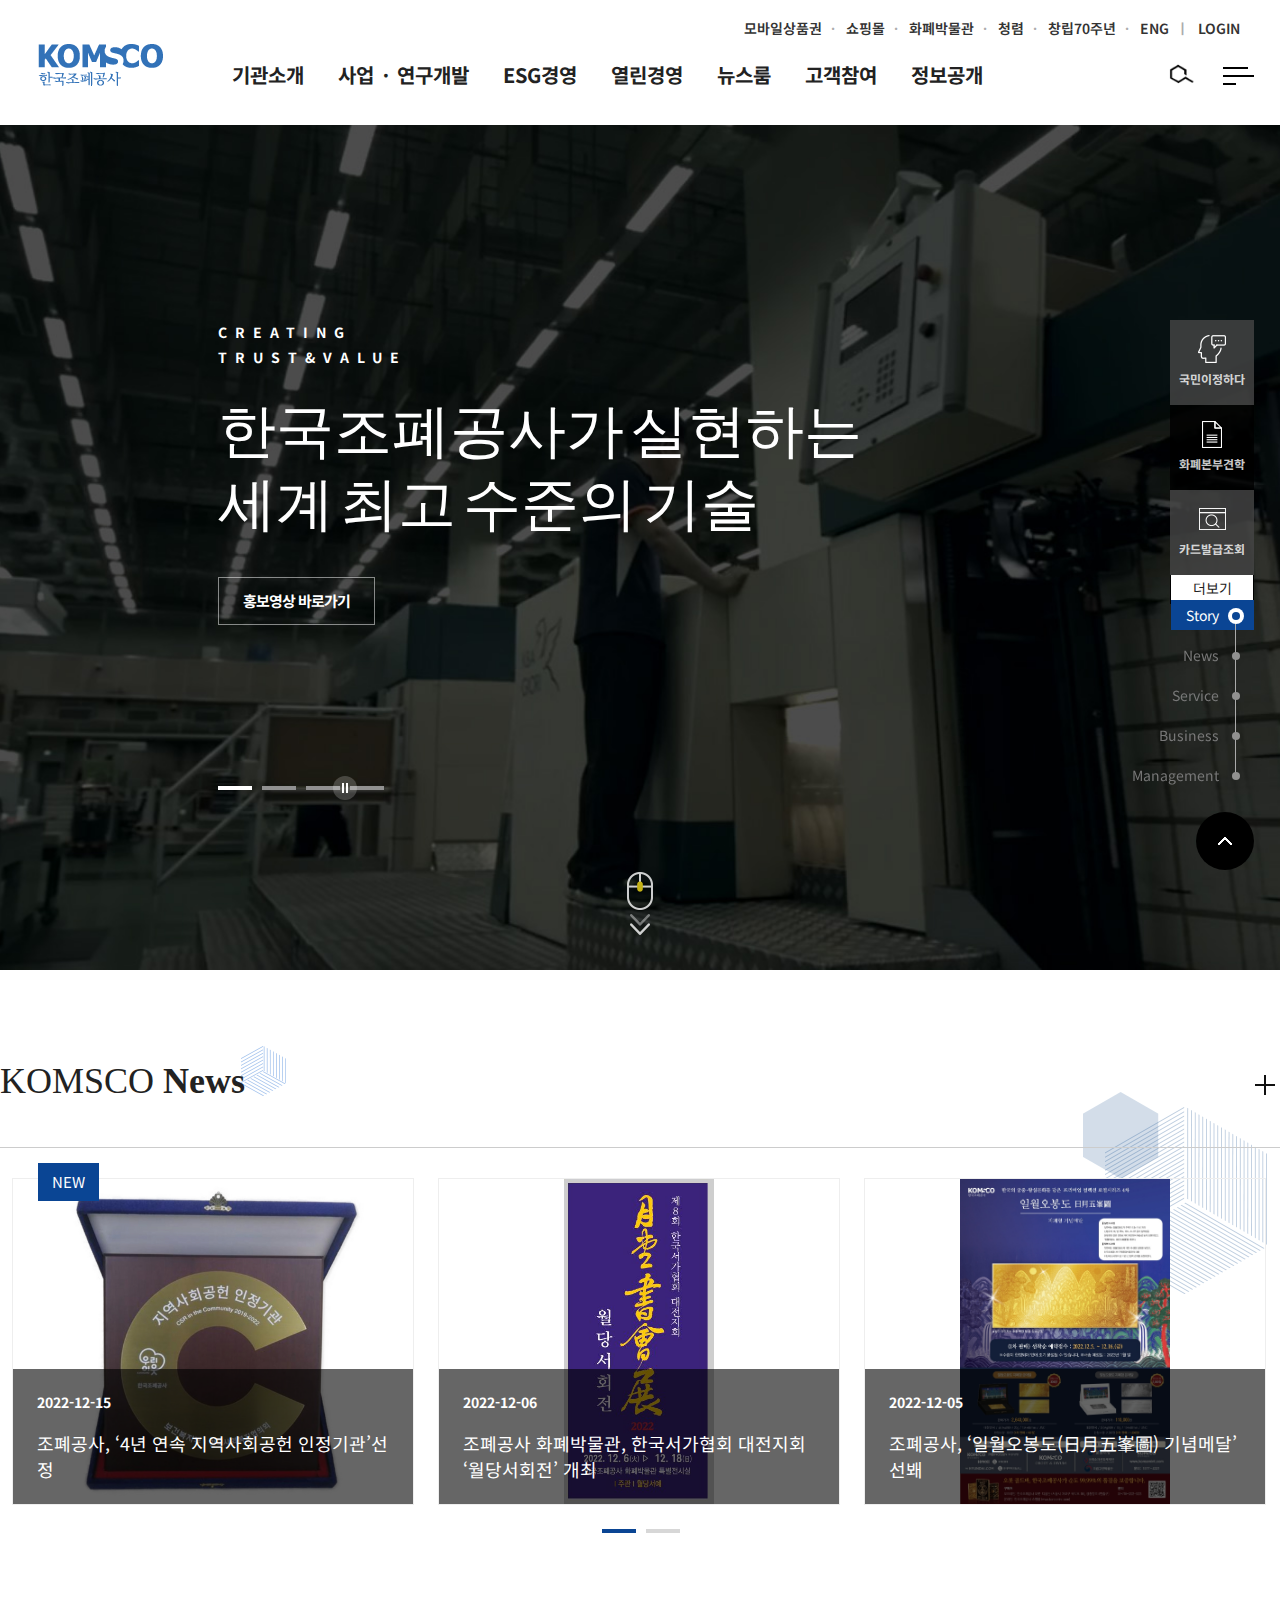
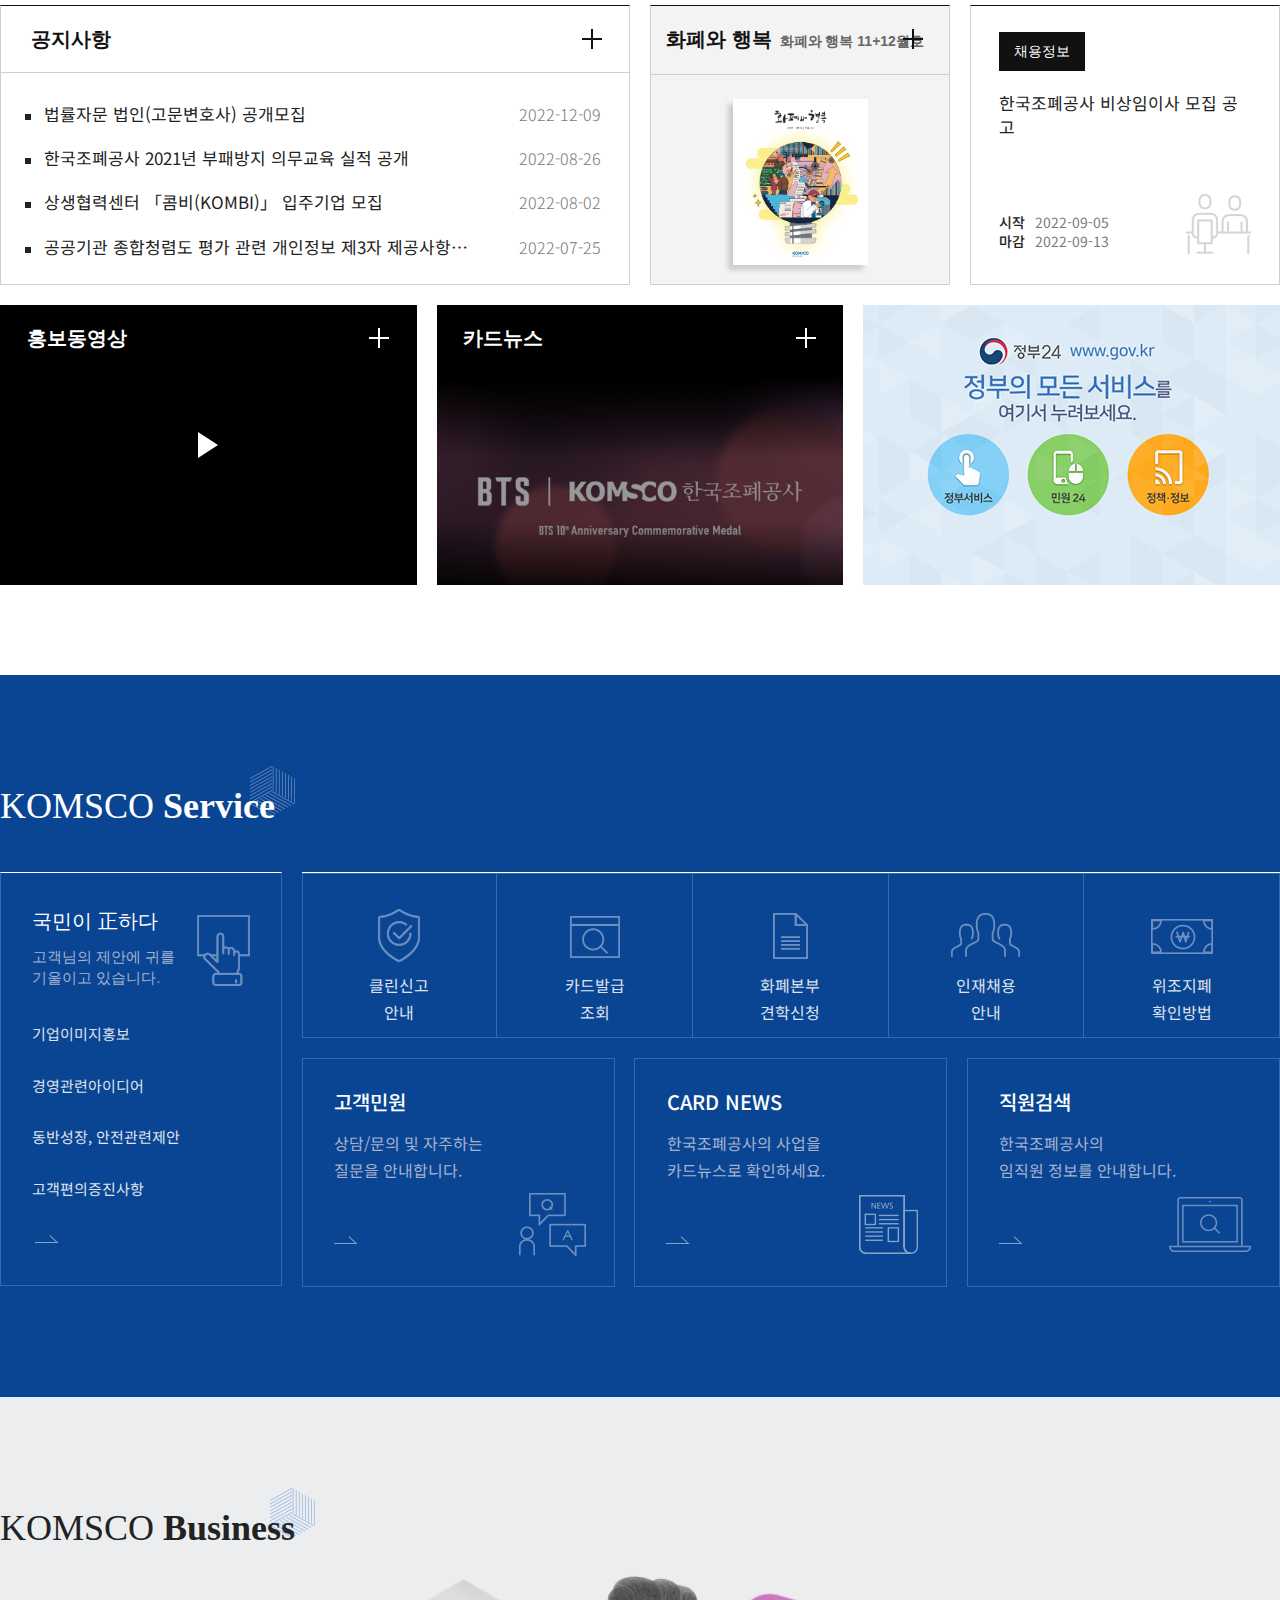
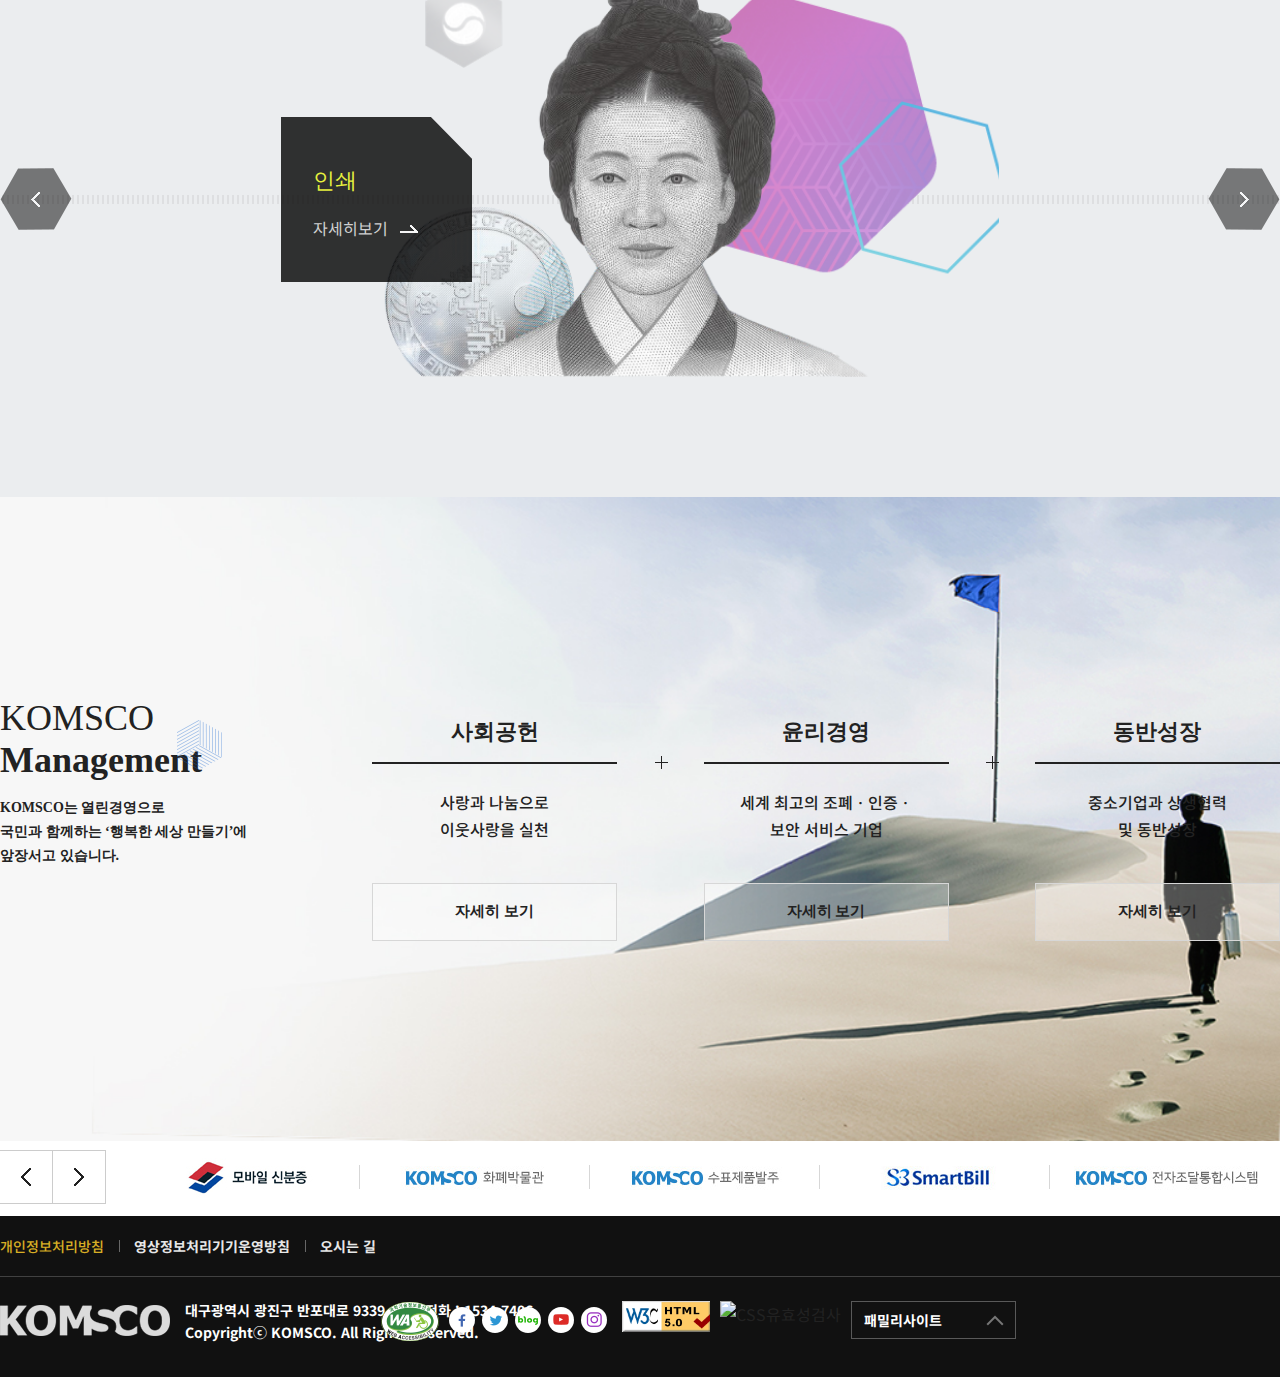
==== index.html @ 3313371e "meta name/property 정리" ====
<!DOCTYPE html>
<html lang="ko">
  <head>
    <!-- Google tag (gtag.js) -->
    <script async src="https://www.googletagmanager.com/gtag/js?id=G-JC79PQHEPQ"></script>
    <script>
      window.dataLayer = window.dataLayer || [];
      function gtag(){dataLayer.push(arguments);}
      gtag('js', new Date());
      gtag('config', 'G-JC79PQHEPQ');
    </script>
    <meta charset="UTF-8">
    <meta http-equiv="X-UA-Compatible" content="IE=edge">
    <meta name="viewport" content="width=device-width, initial-scale=1.0">
    <meta name="author" content="davidcool0117">
    <meta name="description" content="한국조폐공사 웹">
    <meta name="msapplication-TileColor" content="#ffffff">
    <meta name="msapplication-TileImage" content="/ms-icon-144x144.png">
    <meta name="theme-color" content="#ffffff">
    <meta property="og:type" content="website">
    <meta property="og:title" content="한국조폐공사">
    <meta property="og:description" content="한국조폐공사 웹">
    <meta property="og:image" content="https://davidcool0117.github.io/firstproject/images/favicon.png">
    <meta property="og:url" content="https://davidcool0117.github.io/firstproject/">
    <title>한국조폐공사</title>
    <link rel="apple-touch-icon" sizes="57x57" href="favicon/apple-icon-57x57.png">
    <link rel="apple-touch-icon" sizes="60x60" href="favicon/apple-icon-60x60.png">
    <link rel="apple-touch-icon" sizes="72x72" href="favicon/apple-icon-72x72.png">
    <link rel="apple-touch-icon" sizes="76x76" href="favicon/apple-icon-76x76.png">
    <link rel="apple-touch-icon" sizes="114x114" href="favicon/apple-icon-114x114.png">
    <link rel="apple-touch-icon" sizes="120x120" href="favicon/apple-icon-120x120.png">
    <link rel="apple-touch-icon" sizes="144x144" href="favicon/apple-icon-144x144.png">
    <link rel="apple-touch-icon" sizes="152x152" href="favicon/apple-icon-152x152.png">
    <link rel="apple-touch-icon" sizes="180x180" href="favicon/apple-icon-180x180.png">
    <link rel="icon" type="image/png" sizes="192x192" href="favicon/android-icon-192x192.png">
    <link rel="icon" type="image/png" sizes="96x96" href="favicon/favicon-96x96.png">
    <link rel="icon" type="image/png" sizes="32x32" href="favicon/favicon-32x32.png">
    <link rel="icon" type="image/png" sizes="16x16" href="favicon/favicon-16x16.png">
    <link rel="manifest" href="favicon/manifest.json">
    <link rel="shortcut icon" type="image/x-icon" href="favicon/favicon.ico">
    <link rel="apple-touch-icon" href="images/favicon.png">
    <link href="https://fonts.googleapis.com/css2?family=Noto+Sans+KR:wght@100;300;400;500;700;900&display=swap" rel="stylesheet">
    <link href="https://hangeul.pstatic.net/hangeul_static/css/nanum-square.css" rel="stylesheet">
    <link href="https://hangeul.pstatic.net/hangeul_static/css/nanum-myeongjo.css" rel="stylesheet">
    <link rel="stylesheet" href="css/layout.css">
  </head>
  <body>
    <a href="#header" class="skip_menu">상단메뉴 바로가기</a>
    <a href="#brandVisual" class="skip_menu">본문1 바로가기</a>
    <a href="#brandNews" class="skip_menu">본문2 바로가기</a>
    <a href="#brandService" class="skip_menu">본문3 바로가기</a>
    <a href="#brandBusiness" class="skip_menu">본문4 바로가기</a>
    <a href="#brandManagement" class="skip_menu">본문5 바로가기</a>
    <a href="#footer" class="skip_menu">하단메뉴 바로가기</a>
    <div id="layer">
      <p>이 사이트는 학습용으로 제작하였으며 한국조폐공사와 무관합니다.
        구직용 포트폴리오로 상업적 목적이 없음을 알립니다.
        </p>
        <button>닫기</button>
    </div>
    <div id="wrap">
      <div id="header">
        <div id="header_nav">
          <a class="logo" href="index.html"></a>
          <div id="nav">
            <ul id="gnb" class="cf">
              <li class="fl">
                <a class="gnb_txt" href="#">기관소개</a>
                <div class="width100">
                  <ul class="m_width cf">
                    <li class="fl m_title">
                      <strong>KOMSCO<span>기관소개</span></strong>
                      <p>항상 국민의 소리에 귀를 기울이고 <br>국민에게 더욱 더 다가서는 KOMSCO</p>
                    </li>
                    <li class="fl">
                      <h3><a href="#">일반현황</a></h3>
                      <ul>
                        <li><a href="#">KOMSCO는</a></li>
                        <li><a href="#">미션</a></li>
                        <li><a href="#">연혁</a></li>
                        <li><a href="#">가치체계</a></li>
                      </ul>
                    </li>
                    <li class="fl">
                      <h3><a href="#">CEO</a></h3>
                      <ul>
                        <li><a href="#">인사말</a></li>
                        <li><a href="#">약력</a></li>
                        <li><a href="#">동정</a></li>
                        <li><a href="#">CEO에 바란다</a></li>
                      </ul>
                    </li>
                    <li class="fl">
                      <h3><a href="#">조직안내</a></h3>
                      <ul>
                        <li><a href="#">조직구성</a></li>
                        <li><a href="#">기관소개</a></li>
                        <li><a href="#">직원찾기</a></li>
                      </ul>
                    </li>
                    <li class="fl">
                      <h3><a href="#">CI</a></h3>
                      <ul>
                        <li><a href="#">CI</a></li>
                        <li><a href="#">캐릭터(위보)</a></li>
                      </ul>
                    </li>
                    <li class="fl">
                      <h3><a href="#">인재채용</a></h3>
                      <ul>
                        <li><a href="#">인재상</a></li>
                        <li><a href="#">NCS채용정보</a></li>
                        <li><a href="#">채용소식</a></li>
                        <li><a href="#">온라인 입사지원</a></li>
                        <li><a href="#">신입직원과의 인터뷰</a></li>
                      </ul>
                    </li>
                    <li class="fl">
                      <h3><a href="#">선수단</a></h3>
                    </li>
                    <li class="fl">
                      <h3><a href="#">오시는길</a></h3>
                      <ul>
                        <li><a href="#">본사</a></li>
                        <li><a href="#">화폐본부</a></li>
                        <li><a href="#">제지본부</a></li>
                        <li><a href="#">ID본부</a></li>
                        <li><a href="#">기술연구원</a></li>
                        <li class="pd40">
                          <a class="nowrap" href="#">GKD(Global KOMSCO Daewoo)</a>
                        </li>
                      </ul>
                    </li>
                  </ul>
                </div>
              </li>
              <!--//기관소개-->
              <li class="fl">
                <a class="gnb_txt" href="#">사업 · 연구개발</a>
                <div class="width100">
                  <ul class="m_width cf">
                    <li class="fl m_title">
                      <strong
                        >KOMSCO<span
                          >사업 · <br>
                          연구개발</span
                        ></strong
                      >
                      <p>항상 국민의 소리에 귀를 기울이고 <br>국민에게 더욱 더 다가서는 KOMSCO</p>
                    </li>
                    <li class="fl">
                      <h3><a href="#">인쇄</a></h3>
                      <ul>
                        <li><a href="#">은행권</a></li>
                        <li><a href="#">수표</a></li>
                        <li><a href="#">우표 및 채권류</a></li>
                        <li><a href="#">상품권</a></li>
                        <li><a href="#">특수보안용지</a></li>
                      </ul>
                    </li>
                    <li class="fl">
                      <h3><a href="#">압인</a></h3>
                      <ul>
                        <li><a href="#">주화</a></li>
                        <li><a href="#">기념주화</a></li>
                        <li><a href="#">기념메달</a></li>
                        <li><a href="#">훈장</a></li>
                        <li><a href="#">금품질인증</a></li>
                        <li><a href="#">골드바 & 실버바</a></li>
                      </ul>
                    </li>
                    <li class="fl">
                      <h3><a href="#">ID(여권,카드)</a></h3>
                      <ul>
                        <li><a href="#">여권</a></li>
                        <li><a href="#">카드</a></li>
                        <li><a href="#">보안모듈(SE)</a></li>
                      </ul>
                    </li>
                    <li class="fl">
                      <h3><a href="#">브랜드보호</a></h3>
                      <ul>
                        <li><a href="#">브랜드보호 사업</a></li>
                        <li><a href="#">온라인전시관</a></li>
                        <li><a href="#">기술체험관</a></li>
                        <li><a href="#">기술소개</a></li>
                        <li><a href="#">기술홍보동영상</a></li>
                        <li><a href="#">비즈니스상담 안내</a></li>
                        <li><a href="#">협력사기술소개</a></li>
                      </ul>
                    </li>
                    <li class="blockchain fl">
                      <h3><a href="#">블록체인기반 모바일상품권</a></h3>
                    </li>
                    <li class="fl">
                      <h3><a href="#">수출</a></h3>
                    </li>
                    <li class="fl">
                      <h3><a href="#">연구개발</a></h3>
                      <ul>
                        <li><a href="#">연구개발소개</a></li>
                        <li><a href="#">연구개발분야</a></li>
                        <li><a href="#">이전대상기술DB</a></li>
                        <li class="pd40"><a href="#">국제활동</a></li>
                      </ul>
                    </li>
                  </ul>
                </div>
              </li>
              <!--//연구개발-->
              <li class="fl">
                <a class="gnb_txt" href="#">ESG경영</a>
                <div class="width100">
                  <ul class="m_width cf">
                    <li class="fl m_title">
                      <strong>KOMSCO<span>ESG경영</span></strong>
                      <p>항상 국민의 소리에 귀를 기울이고<br>국민에게 더욱 더 다가서는 KOMSCO</p>
                    </li>
                    <li class="fl">
                      <h3><a href="#">ESG경영</a></h3>
                      <ul>
                        <li><a href="#">ALIO 공시</a></li>
                        <li><a href="#">자체공시 목록</a></li>
                        <li><a href="#">일반현황</a></li>
                        <li><a href="#">기관운영</a></li>
                        <li><a href="#">대내외 평가</a></li>
                        <li><a href="#">자회사</a></li>
                        <li><a href="#">기타</a></li>
                      </ul>
                    </li>
                    <li class="fl">
                      <h3><a href="#">환경(E)</a></h3>
                      <ul>
                        <li><a href="#">환경경영</a></li>
                      </ul>
                    </li>
                    <li class="fl">
                      <h3><a href="#">사회(S)</a></h3>
                      <ul>
                        <li><a href="#">동반성장</a></li>
                        <li><a href="#">사회공고</a></li>
                      </ul>
                    </li>
                    <li class="fl">
                      <h3><a href="#">지배구조(G)</a></h3>
                      <ul>
                        <li><a href="#">이사회</a></li>
                        <li><a href="#">윤리경영</a></li>
                      </ul>
                    </li>
                  </ul>
                </div>
              </li>
              <!--ESG경영-->
              <li class="fl">
                <a class="gnb_txt" href="#">열린경영</a>
                <div class="width100">
                  <ul class="m_width cf">
                    <li class="fl m_title">
                      <strong>KOMSCO<span>열린경영</span></strong>
                      <p>항상 국민의 소리에 귀를 기울이고<br>국민에게 더욱 더 다가서는 KOMSCO</p>
                    </li>
                    <li class="fl">
                      <h3><a href="#">경영공시</a></h3>
                      <ul>
                        <li><a href="#">ALIO 공시</a></li>
                        <li><a href="#">자체공시 목록</a></li>
                        <li><a href="#">일반현황</a></li>
                        <li><a href="#">기관운영</a></li>
                        <li><a href="#">대내외 평가</a></li>
                        <li><a href="#">자회사</a></li>
                        <li><a href="#">기타</a></li>
                      </ul>
                    </li>
                    <li class="fl">
                      <h3><a href="#">경영혁신</a></h3>
                    </li>
                    <li class="fl">
                      <h3><a href="#">입찰정보</a></h3>
                      <ul>
                        <li><a href="#">입찰자료실</a></li>
                        <li><a href="#">입찰공고</a></li>
                        <li class="pd40"><a href="#">주요 구매예시 공고</a></li>
                      </ul>
                    </li>
                    <li class="fl">
                      <h3><a href="#">사규 제ㆍ개정 예고</a></h3>
                    </li>
                    <li class="safe fl">
                      <h3><a href="#">안전경영</a></h3>
                      <ul>
                        <li><a href="#">안전보건책임경영</a></li>
                        <li><a href="#">안전정보 공개</a></li>
                        <li><a href="#">안전보건 자료실</a></li>
                      </ul>
                    </li>
                  </ul>
                </div>
              </li>
              <!--열린경영-->
              <li class="fl">
                <a class="gnb_txt" href="#">뉴스룸</a>
                <div class="width100">
                  <ul class="m_width cf">
                    <li class="fl m_title">
                      <strong>KOMSCO<span>뉴스룸</span></strong>
                      <p>항상 국민의 소리에 귀를 기울이고<br>국민에게 더욱 더 다가서는 KOMSCO</p>
                    </li>
                    <li class="fl">
                      <h3><a href="#">공지사항</a></h3>
                    </li>
                    <li class="fl">
                      <h3><a href="#">보도자료</a></h3>
                    </li>
                    <li class="fl">
                      <h3><a href="#">채용소식</a></h3>
                    </li>
                    <li class="fl">
                      <h3><a href="#">홍보</a></h3>
                      <ul>
                        <li><a href="#">사보 '화폐와 행복'</a></li>
                        <li><a href="#">홍보책자</a></li>
                      </ul>
                    </li>
                  </ul>
                </div>
              </li>
              <!--//뉴스룸-->
              <li class="fl">
                <a class="gnb_txt" href="#">고객참여</a>
                <div class="width100">
                  <ul class="m_width cf">
                    <li class="fl m_title">
                      <strong>KOMSCO<span>고객참여</span></strong>
                      <p>항상 국민의 소리에 귀를 기울이고<br>국민에게 더욱 더 다가서는 KOMSCO</p>
                    </li>
                    <li class="fl">
                      <h3><a href="#">카드발급조회</a></h3>
                    </li>
                    <li class="fl">
                      <h3><a href="#">증명서발급</a></h3>
                    </li>
                    <li class="fl">
                      <h3><a href="#">기념주화 당첨자 발표</a></h3>
                    </li>
                    <li class="fl">
                      <h3><a href="#">화폐본부 견학신청</a></h3>
                      <ul>
                        <li><a href="#">견학안내</a></li>
                        <li><a href="#">포토갤러리</a></li>
                        <li><a href="#">관람후기</a></li>
                      </ul>
                    </li>
                    <li class="fl">
                      <h3><a href="#">고객의 소리</a></h3>
                      <ul>
                        <li><a href="#">이용안내</a></li>
                        <li><a href="#">자주하는 질문</a></li>
                        <li><a href="#">질문하기</a></li>
                        <li><a href="#">나의 소리</a></li>
                      </ul>
                    </li>
                    <li class="fl">
                      <h3><a href="#">온라인민원</a></h3>
                    </li>
                    <li class="fl">
                      <h3><a href="#">소극행정 신고</a></h3>
                    </li>
                    <li class="fl">
                      <h3><a href="#">국민이 正하다</a></h3>
                      <ul>
                        <li><a href="#">제안안내</a></li>
                        <li><a href="#">고객제안</a></li>
                        <li><a href="#">나의제안</a></li>
                        <li><a href="#">이렇게 실행합니다</a></li>
                        <li><a href="#">공사가 제안합니다</a></li>
                        <li class="pd40"><a href="#">적극행정 국민추천</a></li>
                      </ul>
                    </li>
                    <li class="fl">
                      <h3><a href="#">고객감사청구</a></h3>
                    </li>
                    <li class="fl move_1">
                      <h3><a href="#">고객서비스헌장</a></h3>
                      <ul>
                        <li><a href="#">고객서비스 헌장 전문</a></li>
                        <li><a href="#">고객서비스 이행표준</a></li>
                      </ul>
                    </li>
                    <li class="fl move_2">
                      <h3><a href="#">현금영수증 발급</a></h3>
                      <ul>
                        <li><a href="#">현금영수증 발급 신청</a></li>
                        <li><a href="#">현금영수증 발급 이력</a></li>
                      </ul>
                    </li>
                  </ul>
                </div>
              </li>
              <!--//고객참여-->
              <li class="fl">
                <a class="gnb_txt" href="#">정보공개</a>
                <div class="width100">
                  <ul class="m_width cf">
                    <li class="fl m_title">
                      <strong>KOMSCO<span>정보공개</span></strong>
                      <p>항상 국민의 소리에 귀를 기울이고<br>국민에게 더욱 더 다가서는 KOMSCO</p>
                    </li>
                    <li class="fl">
                      <h3><a href="#">정보공개제도란?</a></h3>
                    </li>
                    <li class="fl">
                      <h3><a href="#">사전정보공개</a></h3>
                    </li>
                    <li class="fl">
                      <h3><a href="#">정보목록</a></h3>
                    </li>
                    <li class="fl">
                      <h3><a href="#">정보공개</a></h3>
                      <ul>
                        <li><a href="#">정보공개청구</a></li>
                        <li><a href="#">업무처리 절차</a></li>
                        <li><a href="#">비공개 대상정보</a></li>
                        <li><a href="#">정보공개 방법</a></li>
                        <li><a href="#">불복구제 절차 방법</a></li>
                      </ul>
                    </li>
                    <li class="fl">
                      <h3><a href="#">공공데이터</a></h3>
                      <ul>
                        <li><a href="#">공공데이터개방</a></li>
                        <li><a href="#">공공데이터 온라인 설문조사</a></li>
                        <li><a href="#">아이디어 제안</a></li>
                        <li><a href="#">공공데이터 품질신고</a></li>
                      </ul>
                    </li>
                    <li class="fl">
                      <h3><a href="#">OPEN API</a></h3>
                    </li>
                    <li class="fl">
                      <h3><a href="#">사업실명제</a></h3>
                      <ul>
                        <li><a href="#">실명제 사업내역서</a></li>
                      </ul>
                    </li>
                  </ul>
                </div>
              </li>
              <!--정보공개-->
            </ul>
          </div>
          <span id="blind"></span>
          <!--//.nav-->
          <div id="header_top">
            <div class="top_menu">
              <ul class="cf">
                <li class="fl"><a href="https://localpay.komscochak.com/" target="_blank" title="새창이동, 한국조폐공사모바일상품권">모바일상품권</a>·</li>
                <li class="fl"><a href="http://www.koreamint.com" target="_blank" title="새창이동, 한국조폐공사쇼핑몰">쇼핑몰</a>·</li>
                <li class="fl"><a href="https://museum.komsco.com" target="_blank" title="새창이동, 화폐박물관">화폐박물관</a>·</li>
                <li class="fl"><a href="https://clean.komsco.com" target="_blank" title="새창이동, 청렴">청렴</a>·</li>
                <li class="fl"><a href="https://www.komsco.com/70th/index.html" target="_blank" title="새창이동, 창립70주년">창립70주년</a>·</li>
                <li class="fl"><a href="#">ENG</a>ㅣ</li>
                <li class="fl"><a href="#">LOGIN</a></li>
              </ul>
            </div>
            <!--//.top_menu-->
          </div>
          <!--//#header_top-->
          <div class="search_map cf">
            <div class="search fl">
              <form>
                <input type="text" id="search_txt" placeholder="검색어를 입력하세요." title="검색어를 입력하세요">
                <input type="submit" value="검색" id="search_btn">
              </form>
            </div>
            <div class="btns">
              <h3><a href="#" class="allmenu_btn_open">전체메뉴</a></h3>
            </div>
          </div>
          <!--//.search_map-->
        </div>
        <!--//#header_nav-->
      </div>
      <!--//header-->
      <div id="container">
        <div id="content">
          <div class="section visual">
            <div id="brandVisual">
              <ul class="visual_slide">
                <li class="visual_0 active">
                    <div class="container">
                        <div class="slogan">
                            <p class="subject_eng">CREATING<br>TRUST&amp;VALUE</p>
                            <h2 class="slogan_subject">한국조폐공사가 실현하는<br>세계 최고 수준의 기술</h2>
                            <a href="https://www.youtube.com/watch?v=rupY8AUswDk">홍보영상 바로가기</a>
                        </div>
                    </div>
                </li>
                <li class="visual_1">
                    <div class="container">
                        <div class="slogan">
                            <p class="subject_eng">KOMSCO STORY</p>
                            <h2 class="slogan_subject">100-<span class="yellow">1</span>=0</h2>
                            <p class="txt1">완벽한 품질로 고객의 신뢰를 얻기 위해 최선을 다하겠습니다.</p>
                            <p class="txt2">100개의 제품 중 99개의 제품이 완벽해도 1개의 제품에 이상이 있다면 <br>고객 만족은 0과 같다는 슬로건아래 최선을 다하겠습니다.</p>
                        </div>
                    </div>
                </li>
                <li class="visual_2">
                    <div class="container">
                        <div class="slogan">
                            <p class="subject_eng">KOMSCO STORY</p>
                            <h2 class="slogan_subject">NO.<span class="yellow">1</span></h2>
                            <p class="txt1">세계 최고의 조폐·인증·보안 서비스 기업으로 도약합니다.</p>
                            <p class="txt2">한국조폐공사는 우수한 기술력으로 전 세계 40여 개국에 은행권, 주화,<br>제지제품(은행권용지), 특수잉크, 여권 등을 수출하고 있습니다.</p>
                        </div>
                    </div>
                </li>
                <li class="visual_3">
                    <div class="container">
                        <div class="slogan">
                            <p class="subject_eng">KOMSCO STORY</p>
                            <h2 class="slogan_subject">국민신뢰<span class="yellow">1위</span></h2>
                            <p class="txt1">행복한 세상을 만들기 위해 다양한 사회공헌으로 국민께 보답합니다.</p>
                            <p class="txt2">국가의 기업으로서 사회적 책임을 다하고, 사랑과 나눔을 실천하며<br>국민과 더불어 사는 사회 구현에 앞장서고 있습니다.</p>
                        </div>
                    </div>
                </li>
              </ul>
            </div>
            <ul id="buttonList1">
              <li class="active"></li>
              <li></li>
              <li></li>
              <li></li>
            </ul>
            <ul class="controls">
              <li class="btn_stop"><a href="#"></a></li>
              <li class="btn_play"><a href="#"></a></li>
            </ul>
            <span class="scroll"></span>
            <div id="quick">
              <ul>
                <li class="bn01"><a href="#">국민이정하다</a></li>
                <li class="bn02"><a href="#">화폐본부견학</a></li>
                <li class="bn03"><a href="#">카드발급조회</a></li>
              </ul>
              <a href="#" class="btn_more">더보기</a>
            </div>
          </div>
          <div class="section news">
            <div id="brandNews">
              <div class="layout">
                <h3 class="title">KOMSCO <strong>News</strong></h3>
                <div class="bodo">
                  <div class="move">
                    <ul class="movelist1">
                      <li>
                        <span class="new">NEW</span>
                        <a href="#">
                          <p class="txt">
                            <span>2022-12-15</span>
                            <strong>조폐공사, ‘4년 연속 지역사회공헌 인정기관’선정</strong>
                          </p>
                          <p class="photo">
                            <span><img src="images/bodo_first.jpg" alt="조폐공사, ‘4년 연속 지역사회공헌 인정기관’선정"></span>
                          </p>
                        </a>
                      </li>
                      <li>
                        <a href="#">
                          <p class="txt">
                            <span>2022-12-06</span>
                            <strong>조폐공사 화폐박물관, 한국서가협회 대전지회 ‘월당서회전’ 개최</strong>
                          </p>
                          <p class="photo">
                            <span><img src="images/bodo_fourth.jpg" alt="조폐공사 화폐박물관, 한국서가협회 대전지회 ‘월당서회전’ 개최 수상"></span>
                          </p>
                        </a>
                      </li>
                      <li>
                        <a href="#">
                          <p class="txt">
                            <span>2022-12-05</span>
                            <strong>조폐공사, ‘일월오봉도(日月五峯圖) 기념메달’ 선봬</strong>
                          </p>
                          <p class="photo">
                            <span><img src="images/bodo_fifth.jpg" alt="조폐공사, ‘일월오봉도(日月五峯圖) 기념메달’ 선봬"></span>
                          </p>
                        </a>
                      </li>
                    </ul>
                    <ul class="movelist2">
                      <li>
                        <a href="#">
                          <span class="new">NEW</span>
                          <p class="txt">
                            <span>2022-12-15</span>
                            <strong>조폐공사, ‘4년 연속 지역사회공헌 인정기관’선정</strong>
                          </p>
                          <p class="photo">
                            <span><img src="images/bodo_first.jpg" alt="조폐공사, ‘4년 연속 지역사회공헌 인정기관’선정"></span>
                          </p>
                        </a>
                      </li>
                      <li>
                        <a href="#">
                          <span class="new">NEW</span>
                          <p class="txt">
                            <span>2022-12-06</span>
                            <strong>조폐공사 화폐박물관, 한국서가협회 대전지회 ‘월당서회전’ 개최</strong>
                          </p>
                          <p class="photo">
                            <span><img src="images/bodo_fourth.jpg" alt="조폐공사 화폐박물관, 한국서가협회 대전지회 ‘월당서회전’ 개최 수상"></span>
                          </p>
                        </a>
                      </li>
                      <li>
                        <a href="#">
                          <span class="new">NEW</span>
                          <p class="txt">
                            <span>2022-12-05</span>
                            <strong>조폐공사, ‘일월오봉도(日月五峯圖) 기념메달’ 선봬</strong>
                          </p>
                          <p class="photo">
                            <span><img src="images/bodo_fifth.jpg" alt="조폐공사, ‘일월오봉도(日月五峯圖) 기념메달’ 선봬"></span>
                          </p>
                        </a>
                      </li>
                    </ul>
                  </div>
                  <ul id="buttonList2">
                    <li class="active"></li>
                    <li></li>
                  </ul>      
                  <a href="#" class="btn_more btn_bodo">더보기</a>
                </div>
                <div class="notice">
                  <div class="mar">
                    <h4>공지사항</h4>
                    <ul>
                      <li>
                        <span class="subject"><a href="#">법률자문 법인(고문변호사) 공개모집</a></span>
                        <span class="date">2022-12-09</span>
                      </li>
                      <li>
                        <span class="subject"><a href="#">한국조폐공사 2021년 부패방지 의무교육 실적 공개</a></span>
                        <span class="date">2022-08-26</span>
                      </li>
                      <li>
                        <span class="subject"><a href="#">상생협력센터 「콤비(KOMBI)」 입주기업 모집</a></span>
                        <span class="date">2022-08-02</span>
                      </li>
                      <li>
                        <span class="subject"><a href="#">공공기관 종합청렴도 평가 관련 개인정보 제3자 제공사항알림</a></span>
                        <span class="date">2022-07-25</span>
                      </li>
                    </ul>
                    <a href="#" class="btn_more">더보기</a>
                  </div>
                </div>
                <div class="letter">
                  <div class="mar">
                    <h4>화폐와 행복<span>화폐와 행복 11+12월호</span></h4>
                    <div class="list">
                      <a href="#"><img src="images/letter.png" alt="화폐와 행복 11+12월호"></a>
                    </div>
                    <a href="#" class="btn_more">더보기</a>
                  </div>
                </div>
                <div class="job">
                  <div class="mar">
                    <a href="#">
                      <h4>채용정보</h4>
                      <div class="list">
                        <p class="title">한국조폐공사 비상임이사 모집 공고</p>
                        <p class="infor">
                          <span><strong>시작</strong>2022-09-05</span>
                          <span><strong>마감</strong>2022-09-13</span>
                        </p>
                      </div>
                    </a>
                  </div>
                </div>
                <div class="movie">
                  <div class="mar">
                    <h4>홍보동영상</h4>
                    <div class="list">
                      <a href="#">
                        <img src="https://img.youtube.com/vi/r8gMefRXdjk/sddefault.jpg" alt="하이엔드 천상열차분야지도 기념 금메달 출시 | 한국조폐공사">
                      </a>
                    </div>
                    <a href="https://www.youtube.com/user/prkomsco" title="새창이동,홍보동영상" target="_blank" class="btn_more btn_more_white">더보기</a>
                  </div>
                </div>
                <div class="cardnews">
                  <div class="mar">
                    <h4>카드뉴스</h4>
                    <div class="list">
                      <a href="#">
                        <img src="images/cardnews.jpg" alt="방탄소년단 데뷔 10주년 공식 기념메달' 출시">
                      </a>
                    </div>
                    <a href="https://ko-kr.facebook.com/komsco/" target="_blank" title="카드뉴스,새창이동" class="btn_more  btn_more_white">더보기</a>
                  </div>
                </div>
                <div class="popupzone">
                  <div class="mar">
                    <div class="control">
                      <a href="#" class="btn_play"></a>
                    </div>
                    <div class="slide">
                      <a href="http://www.gov.kr" target="_blank" title="새창이동">
                        <img src="images/popupzone1.jpg" alt="정부24 www.gov.kr - 정부의 모든 서비스를 여기서 누려보세요. 정부서비스, 민원24, 정책.정보">
                      </a>
                    </div>
                  </div>
                </div>
              </div>
            </div>
          </div>
          <div class="section service">
            <div id="brandService">
              <div class="layout">
                <h3 class="title">KOMSCO <strong>Service</strong></h3>
                <div class="cont cf">
                  <div class="suggest">
                    <a href="#">
                      <h4>
                        <strong>국민이 正하다</strong>
                        <span>고객님의 제안에 귀를 <br> 기울이고 있습니다.</span>
                      </h4>
                      <ul>
                        <li>기업이미지홍보</li>
                        <li>경영관련아이디어</li>
                        <li>동반성장, 안전관련제안</li>
                        <li>고객편의증진사항</li>
                      </ul>
                    </a>
                  </div>
                  <div class="link">
                    <ul class="cf">
                      <li class="bn01">
                        <a href="http://whistleblower.wowsurvey.com/setOffice.php?officecd=komsco&amp;rtnurl=http://whistleblower.wowsurvey.com/declare/intro.php" target="_blank" title="클린신고,새창이동"><p><span>클린신고</span><span>안내</span></p></a>
                      </li>
                      <li class="bn02">
                        <a href="#"><p><span>카드발급</span><span>조회</span></p></a>
                      </li>
                      <li class="bn03">
                        <a href="#"><p><span>화폐본부</span><span>견학신청</span></p></a>
                      </li>
                      <li class="bn04">
                        <a href="#"><p><span>인재채용</span><span>안내</span></p></a>
                      </li>
                      <li class="bn05">
                        <a href="#" target="_blank" title="새창이동,위조지폐 확인방법"><p><span>위조지폐</span><span>확인방법</span></p></a>
                      </li>
                      <li class="bn06 ty2">
                        <a href="#">
                          <p>
                            <strong>고객민원</strong>
                            <span>상담/문의 및 자주하는 </span>
                            <span>질문을 안내합니다.</span>
                          </p>
                        </a>
                        <ul>
                          <li><a href="#">고객의 소리</a></li>
                          <li><a href="#">온라인 민원</a></li>
                        </ul>
                      </li>
                      <li class="bn07 ty2">
                        <a href="#"><p><strong>CARD NEWS</strong><span>한국조폐공사의 사업을</span><span>카드뉴스로 확인하세요.</span></p></a>
                      </li>
                      <li class="bn08 ty2">
                        <a href="#"><p><strong>직원검색</strong><span>한국조폐공사의</span><span>임직원 정보를 안내합니다.</span></p></a>
                      </li>
                    </ul>
                  </div>
                </div>
              </div>
            </div>
          </div>
          <div class="section business">
            <div id="brandBusiness">
              <h3 class="title">KOMSCO <strong>Business</strong></h3>
              <div class="slider">
                <a href="#" class="control prev">이전</a>
                <a href="#" class="control next">다음</a>
                <div class="move">
                  <ul>
                    <li class="bn01">
                      <div class="inner">
                        <a href="#" class="on">
                          <div class="title">
                            <p>인쇄</p>
                            <span>자세히보기</span>
                          </div>
                        </a>
                      </div>
                    </li>
                    <li class="bn02">
                      <div class="inner">
                        <a href="#">
                          <div class="title">
                            <p>압인</p>
                            <span>자세히보기</span>
                          </div>
                        </a>
                      </div>
                    </li>
                    <li class="bn03">
                      <div class="inner">
                        <a href="#">
                          <div class="title">
                            <p>ID(여권,카드)</p>
                            <span>자세히보기</span>
                          </div>
                        </a>
                      </div>
                    </li>
                    <li class="bn04">
                      <div class="inner">
                        <a href="#">
                          <div class="title">
                            <p>브랜드 보호사업</p>
                            <span>자세히보기</span>
                          </div>
                        </a>
                      </div>
                    </li>
                    <li class="bn05">
                      <div class="inner">
                        <a href="#">
                          <div class="title">
                            <p>블록체인기반 모바일상품권</p>
                            <span>자세히보기</span>
                          </div>
                        </a>
                      </div>
                    </li>
                    <li class="bn06">
                      <div class="inner">
                        <a href="#">
                          <div class="title">
                            <p>R&amp;D</p>
                            <span>자세히보기</span>
                          </div>
                        </a>
                      </div>
                    </li>
                  </ul>
                </div>
              </div>
            </div>
          </div>
          <div class="section management">
            <div id="brandManagement">
              <div class="layout">
                <div class="summery">
                  <h3 class="title">KOMSCO <br><strong>Management</strong></h3>
                  <p><span>KOMSCO는 열린경영으로 </span><span>국민과 함께하는 ‘행복한 세상 만들기’에 앞장서고 있습니다.</span></p>
                </div>
                <ul class="cf">
                  <li>
                    <a href="#" class="on">
                      <p><strong>사회공헌</strong><span>사랑과 나눔으로 </span><span>이웃사랑을 실천</span></p>
                      <span class="view">자세히 보기</span>
                    </a>
                  </li>
                  <li>
                    <a href="#">
                      <p><strong>윤리경영</strong><span>세계 최고의 조폐ㆍ인증ㆍ </span><span>보안 서비스 기업</span></p>
                      <span class="view">자세히 보기</span>
                    </a>
                  </li>
                  <li>
                    <a href="#">
                      <p><strong>동반성장</strong><span> 중소기업과 상생협력 </span><span>및 동반성장</span></p>
                      <span class="view">자세히 보기</span>
                    </a>
                  </li>
                </ul>
              </div>
            </div>
          </div>
          <div class="section link_banner">
            <div class="layout">
              <div class="js_slide">
                <div class="control cf">
                  <a href="#" class="btn_left"></a>
                  <a href="#" class="btn_right"></a>
                </div>
                <div class="move">
                  <ul id="banner" class="cf">
                      <li data-count="1">
                        <a href="https://www.mobileid.go.kr/mip/hps/main.do" target="_blank" title="새창이동">
                          <img src="images/link_banner1.jpg" alt="모바일신분증">
                        </a>
                      </li>
                      <li data-count="2">
                        <a href="https://museum.komsco.com/" target="_blank" title="새창이동">
                          <img src="images/link_banner2.jpg" alt="KOMSCO 화폐박물관">
                        </a>
                      </li>
                      <li data-count="3">
                        <a href="https://ebid.komsco.com/check/login/login.jsp" target="_blank" title="새창이동">
                          <img src="images/link_banner3.jpg" alt="KOMSCO 수주제품발주">
                        </a>
                      </li>
                      <li data-count="4">
                        <a href="http://www.smartbill.co.kr/" target="_blank" title="새창이동">
                          <img src="images/link_banner4.jpg" alt="SmartBill">
                        </a>
                      </li>
                      <li data-count="5">
                        <a href="http://ebid.komsco.com/" target="_blank" title="새창이동">
                          <img src="images/link_banner5.jpg" alt="KOMSCO 전자조달통합시스템">
                        </a>
                      </li>
                  </ul>
                </div>
              </div>
            </div>
          </div>
          <ul id="section_nav" class="sec_0">
            <li><a href="#" class="active"><span>Story</span></a></li>
            <li><a href="#" class=""><span>News</span></a></li>
            <li><a href="#" class=""><span>Service</span></a></li>
            <li><a href="#" class=""><span>Business</span></a></li>
            <li><a href="#" class=""><span>Management</span></a></li>
          </ul>
        </div>
      </div>
      <!--//container-->
      <div id="footer">
        <div class="layout cf">
          <ul class="menu_link cf">
            <li><a href="#"><span>개인정보</span><span>처리방침</span></a></li>
            <li><a href="#"><span>영상정보처리기기</span><span>운영방침</span></a></li>
            <li><a href="#">오시는 길</a></li>
          </ul>
          <div class="site_box cf">
            <div class="webwatch_wrap cf">
              <a href="http://www.webwatch.or.kr/Situation/WA_Situation.html?MenuCD=110" title="새창이동,웹와치" target="_blank" class="webwatch"><img src="images/wa_mark.png" alt="과학기술정보통신부 WEB ACCESSIBILITY 마크(웹 접근성 품질인증 마크)" title="국가 공인 인증기관 : 웹와치"></a>
              <ul class="sns_link cf">
                <li class="fb"><a href="https://ko-kr.facebook.com/komsco/" target="_blank" title="새창이동, 페이스북">페이스북</a></li>
                <li class="tw"><a href="https://twitter.com/komsco" target="_blank" title="새창이동, 트위터">트위터</a></li>
                <li class="bl"><a href="https://komsco.tistory.com/" target="_blank" title="새창이동, 블로그">블로그</a></li>
                <li class="yt"><a href="https://www.youtube.com/user/prkomsco" target="_blank" title="새창이동, 유튜브">유튜브</a></li>
                <li class="insta"><a href="https://www.instagram.com/komsco_/" target="_blank" title="새창이동, 인스타그램">인스타그램</a></li>
              </ul>
              <a href="https://validator.w3.org/check?uri=https://davidcool0117.github.io/firstproject/" class="val" target="_blank" title="새창이동, HTML유효성검사"><img src="images/validator_html5_icon.png" alt="HTML유효성검사"></a>
              <a href="https://jigsaw.w3.org/css-validator/validator?uri=https://davidcool0117.github.io/firstproject/" target="_blank" title="새창이동, CSS유효성검사"><img src="https://jigsaw.w3.org/css-validator/images/vcss" alt="CSS유효성검사"></a>
            </div>
            <div class="relate_site">
              <a href="#">패밀리사이트</a>
              <ul>
                <li>
                  <a href="http://www.komsco.com" target="_blank" title="새창이동, 한국조폐공사 홈페이지">한국조폐공사</a>
                </li>
                <li>
                  <a href="http://www.koreamint.com" target="_blank" title="새창이동, 한국조폐공사쇼핑몰">한국조폐공사쇼핑몰</a>
                </li>
                <li>
                  <a href="http://www.bok.or.kr" target="_blank" title="새창이동, 한국은행 홈페이지">한국은행</a>
                </li>
                <li>
                  <a href="http://www.kstamp.go.kr/sp2/sg/spsg0101.jsp" target="_blank" title="새창이동, 우표정보마당 홈페이지">우표정보마당</a>
                </li>
                <li>
                  <a href="http://komscofriend.cafe24.com/dongwoo/index.asp" target="_blank" title="새창이동, 조폐동우회 홈페이지">조폐동우회</a>
                </li>
              </ul>
            </div>
          </div>
          <address>
            <span>대구광역시 광진구 반포대로 9339</span>
            <span class="tel">대표전화 : <a href="tel:1534-7406">1534-7406</a></span>
          </address>
          <p class="copy">Copyrightⓒ KOMSCO. All Rights Reserved.</p>
        </div>
      </div>
      <!--//footer-->
      <a href="#top" class="btn_top" style="display: inline;">TOP</a>
    </div>
    <script src='https://code.jquery.com/jquery-3.6.0.min.js'></script>
    <script src="js/script.js"></script>
  </body>
</html>
---- css/layout.css ----
@charset 'utf-8';
@import url("reset.css");
@import url("style.css");
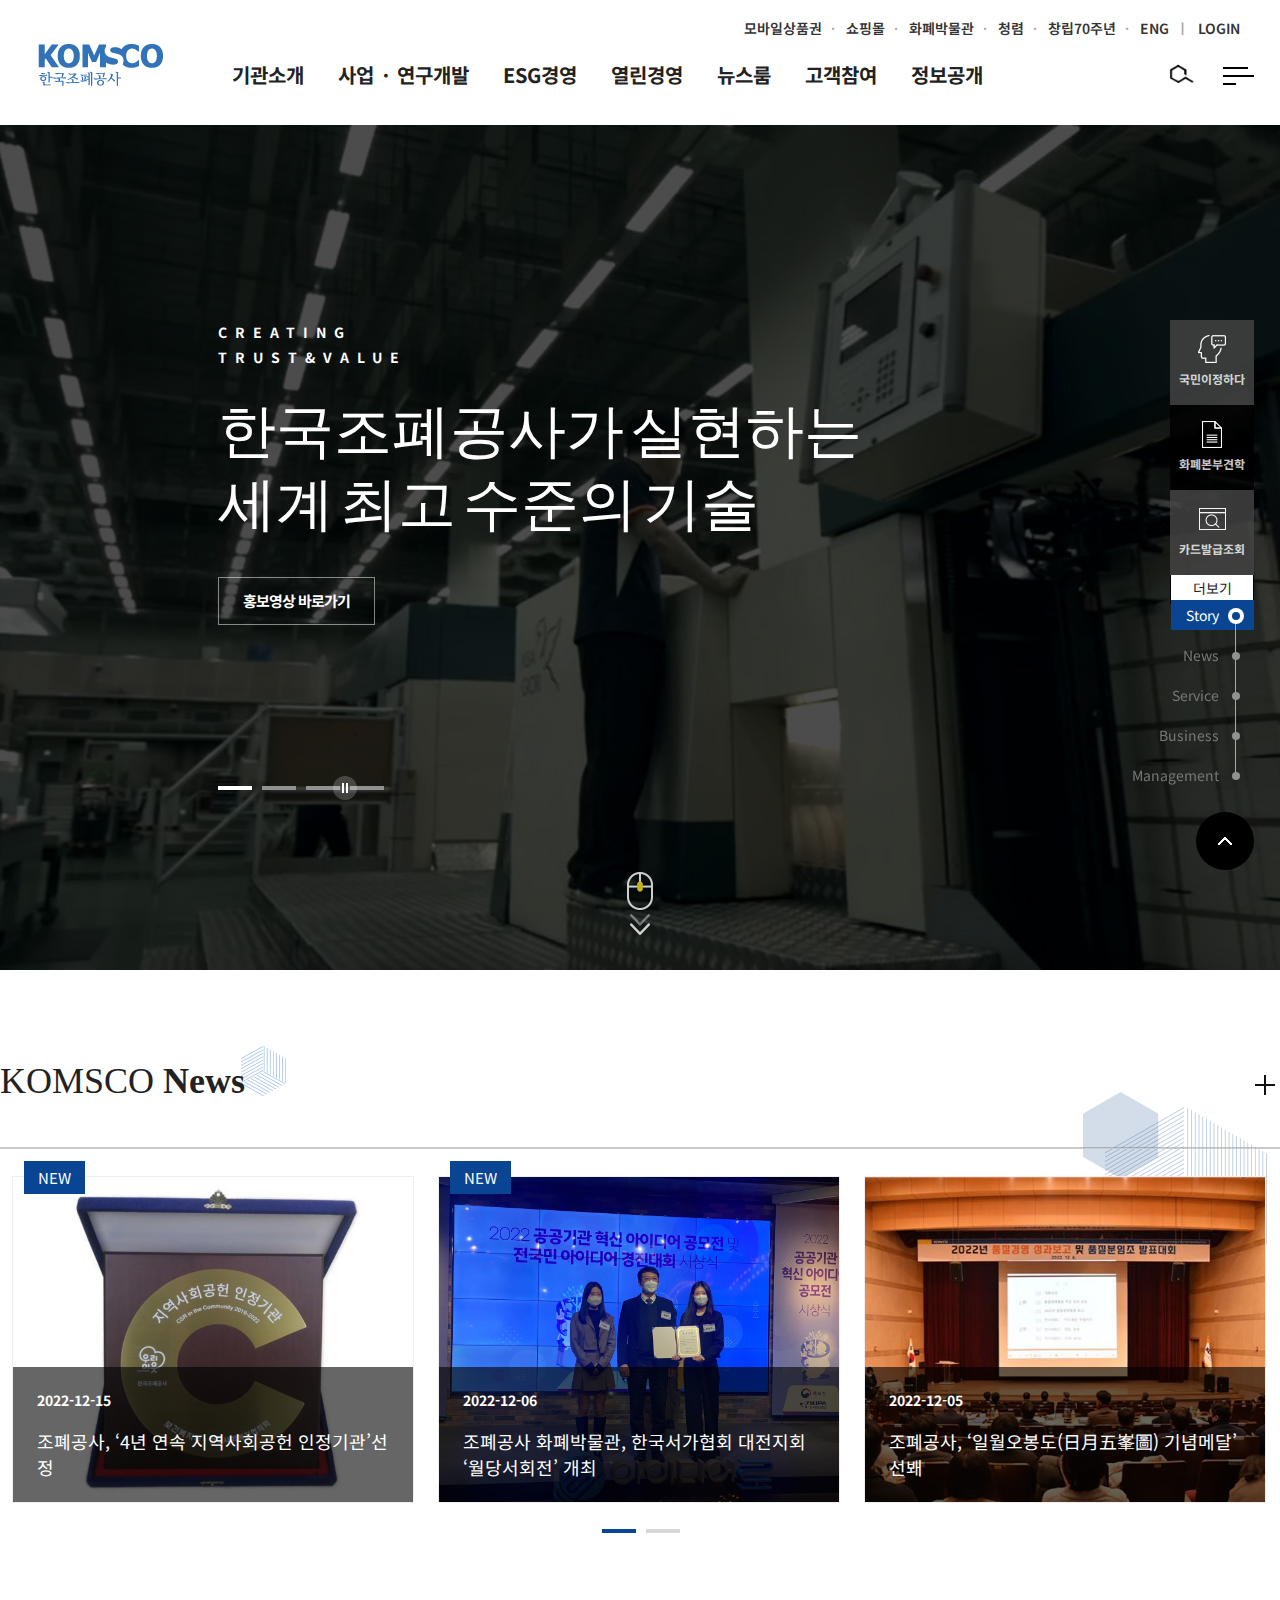
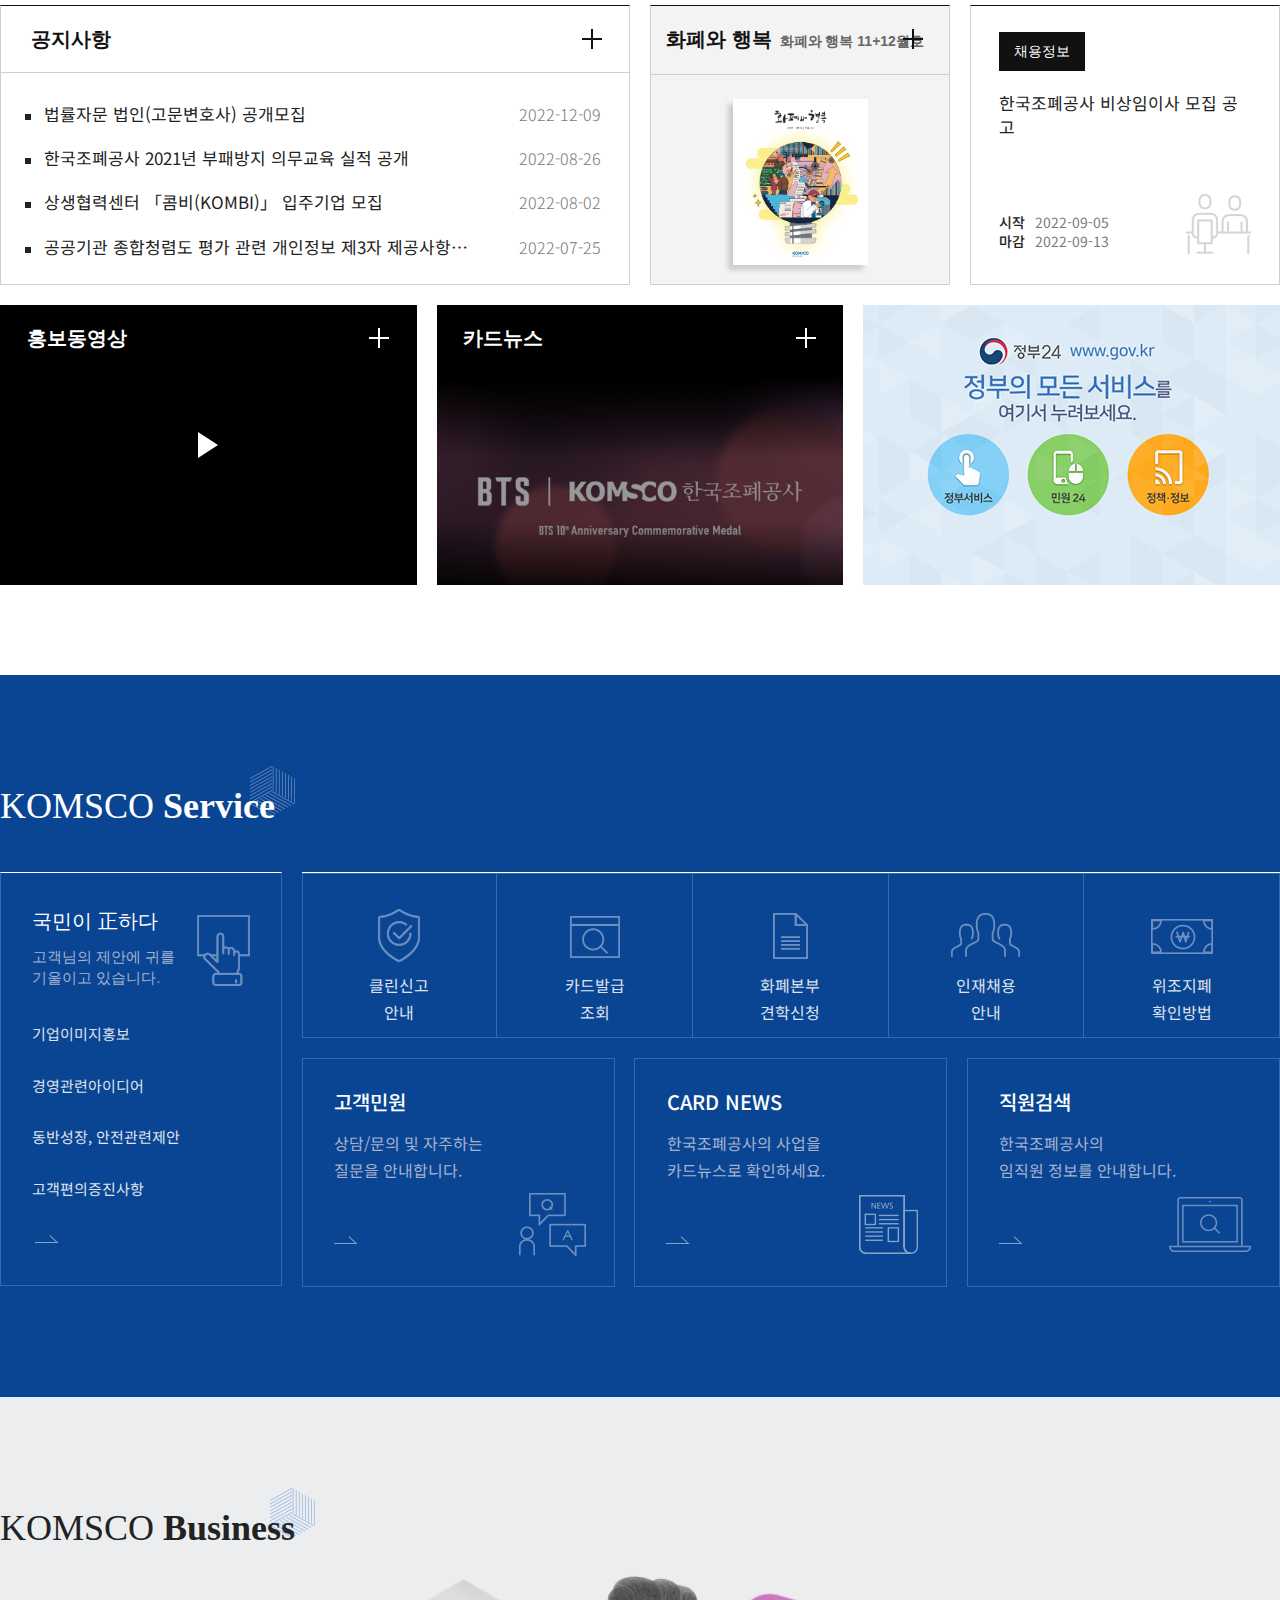
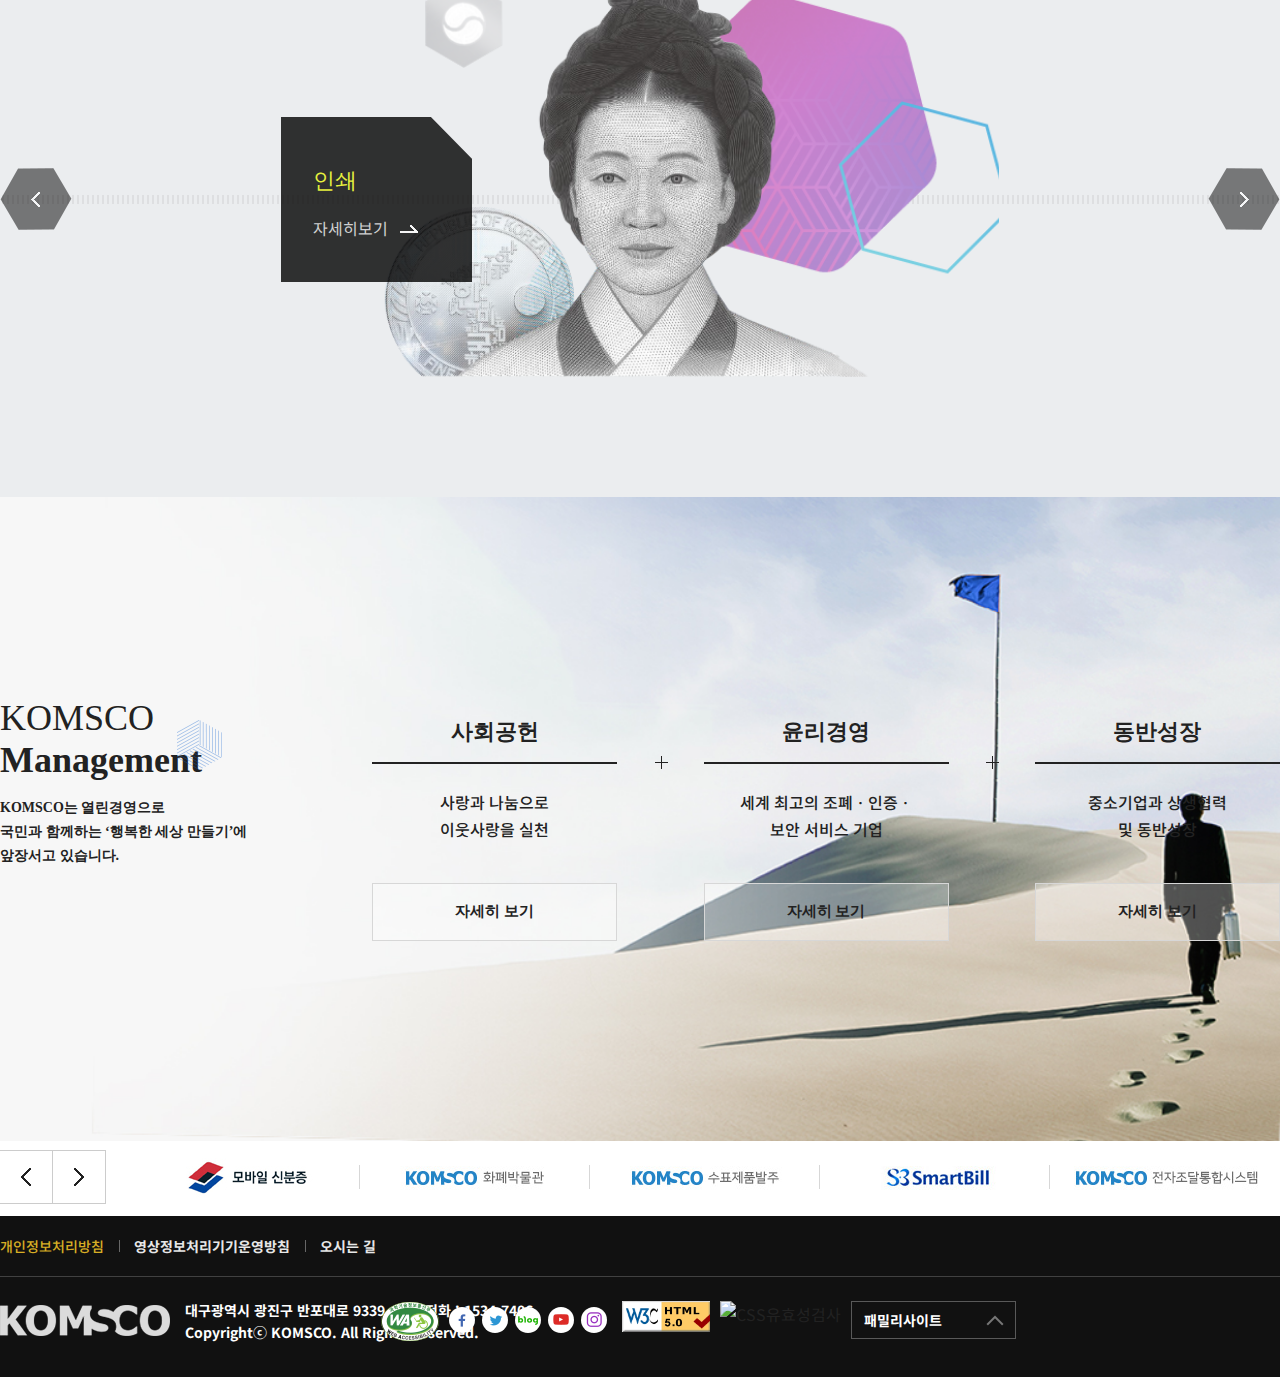
==== commit 9f8a78ba: "timeInterval -> timeout" ====
--- a/index.html
+++ b/index.html
@@ -20,7 +20,7 @@
     <meta property="og:type" content="website">
     <meta property="og:title" content="한국조폐공사">
     <meta property="og:description" content="한국조폐공사 웹">
-    <meta property="og:image" content="https://davidcool0117.github.io/firstproject/images/favicon.png">
+    <meta property="og:image" content="https://davidcool0117.github.io/firstproject/favicon/favicon-96x96.png">
     <meta property="og:url" content="https://davidcool0117.github.io/firstproject/">
     <title>한국조폐공사</title>
     <link rel="apple-touch-icon" sizes="57x57" href="favicon/apple-icon-57x57.png">
@@ -554,7 +554,7 @@
                 <h3 class="title">KOMSCO <strong>News</strong></h3>
                 <div class="bodo">
                   <div class="move">
-                    <ul class="movelist1">
+                    <ul class="on">
                       <li>
                         <span class="new">NEW</span>
                         <a href="#">
@@ -568,69 +568,71 @@
                         </a>
                       </li>
                       <li>
+                        <span class="new">NEW</span>
                         <a href="#">
                           <p class="txt">
                             <span>2022-12-06</span>
                             <strong>조폐공사 화폐박물관, 한국서가협회 대전지회 ‘월당서회전’ 개최</strong>
                           </p>
                           <p class="photo">
-                            <span><img src="images/bodo_fourth.jpg" alt="조폐공사 화폐박물관, 한국서가협회 대전지회 ‘월당서회전’ 개최 수상"></span>
+                            <span><img src="images/bodo_second.jpg" alt="조폐공사 화폐박물관, 한국서가협회 대전지회 ‘월당서회전’ 개최 수상"></span>
                           </p>
                         </a>
                       </li>
                       <li>
+                        <span class="new0"></span>
                         <a href="#">
                           <p class="txt">
                             <span>2022-12-05</span>
                             <strong>조폐공사, ‘일월오봉도(日月五峯圖) 기념메달’ 선봬</strong>
                           </p>
                           <p class="photo">
-                            <span><img src="images/bodo_fifth.jpg" alt="조폐공사, ‘일월오봉도(日月五峯圖) 기념메달’ 선봬"></span>
+                            <span><img src="images/bodo_third.jpg" alt="조폐공사, ‘일월오봉도(日月五峯圖) 기념메달’ 선봬"></span>
                           </p>
                         </a>
                       </li>
                     </ul>
-                    <ul class="movelist2">
+                    <ul>
                       <li>
-                        <a href="#">
-                          <span class="new">NEW</span>
+                        <span class="new0"></span>
+                        <a href="#">
                           <p class="txt">
                             <span>2022-12-15</span>
                             <strong>조폐공사, ‘4년 연속 지역사회공헌 인정기관’선정</strong>
                           </p>
                           <p class="photo">
-                            <span><img src="images/bodo_first.jpg" alt="조폐공사, ‘4년 연속 지역사회공헌 인정기관’선정"></span>
+                            <span><img src="images/bodo_fourth.jpg" alt="조폐공사, ‘4년 연속 지역사회공헌 인정기관’선정"></span>
                           </p>
                         </a>
                       </li>
                       <li>
-                        <a href="#">
-                          <span class="new">NEW</span>
+                        <span class="new0"></span>
+                        <a href="#">
                           <p class="txt">
                             <span>2022-12-06</span>
                             <strong>조폐공사 화폐박물관, 한국서가협회 대전지회 ‘월당서회전’ 개최</strong>
                           </p>
                           <p class="photo">
-                            <span><img src="images/bodo_fourth.jpg" alt="조폐공사 화폐박물관, 한국서가협회 대전지회 ‘월당서회전’ 개최 수상"></span>
+                            <span><img src="images/bodo_fifth.jpg" alt="조폐공사 화폐박물관, 한국서가협회 대전지회 ‘월당서회전’ 개최 수상"></span>
                           </p>
                         </a>
                       </li>
                       <li>
-                        <a href="#">
-                          <span class="new">NEW</span>
+                        <span class="new0"></span>
+                        <a href="#">
                           <p class="txt">
                             <span>2022-12-05</span>
                             <strong>조폐공사, ‘일월오봉도(日月五峯圖) 기념메달’ 선봬</strong>
                           </p>
                           <p class="photo">
-                            <span><img src="images/bodo_fifth.jpg" alt="조폐공사, ‘일월오봉도(日月五峯圖) 기념메달’ 선봬"></span>
+                            <span><img src="images/bodo_sixth.jpg" alt="조폐공사, ‘일월오봉도(日月五峯圖) 기념메달’ 선봬"></span>
                           </p>
                         </a>
                       </li>
                     </ul>
                   </div>
                   <ul id="buttonList2">
-                    <li class="active"></li>
+                    <li class="on"></li>
                     <li></li>
                   </ul>      
                   <a href="#" class="btn_more btn_bodo">더보기</a>
--- a/css/layout.css
+++ b/css/layout.css
@@ -1,3 +1,3 @@
-@charset 'utf-8';
+@charset "UTF-8";
 @import url("reset.css");
 @import url("style.css");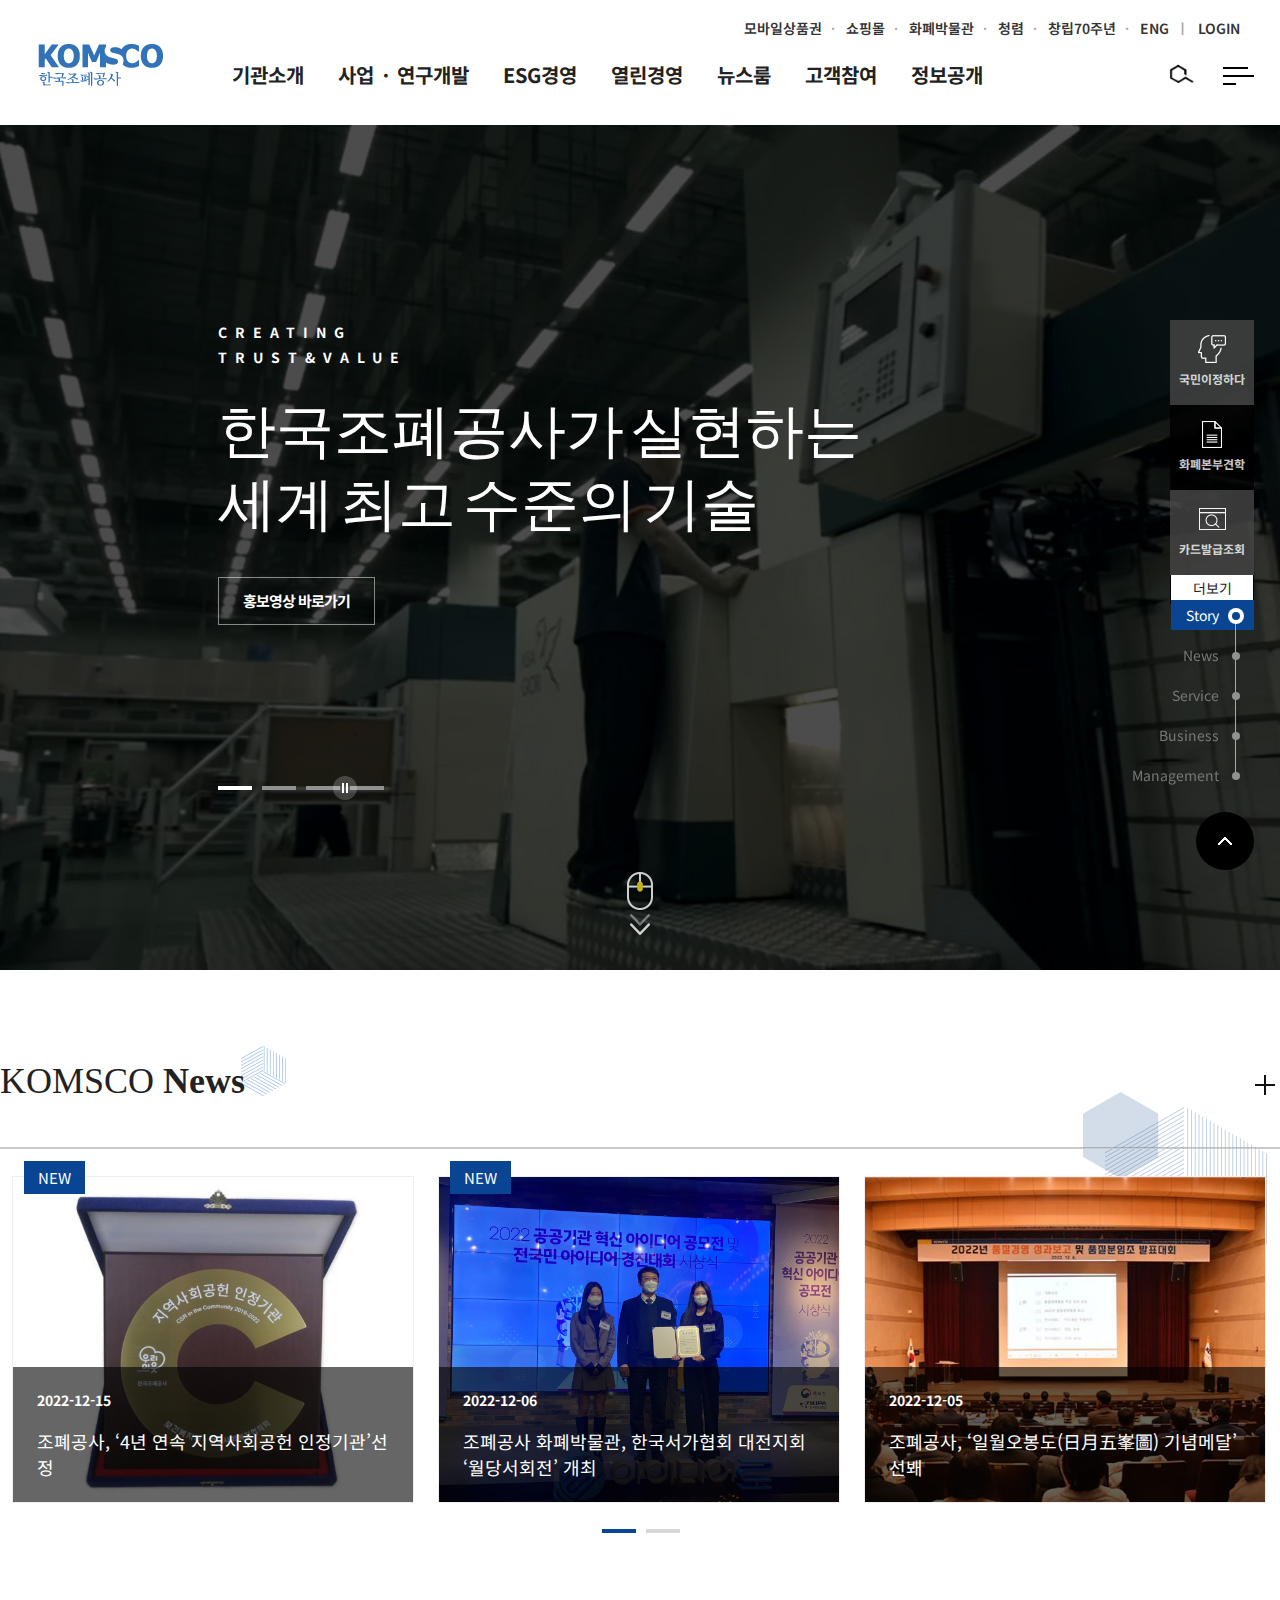
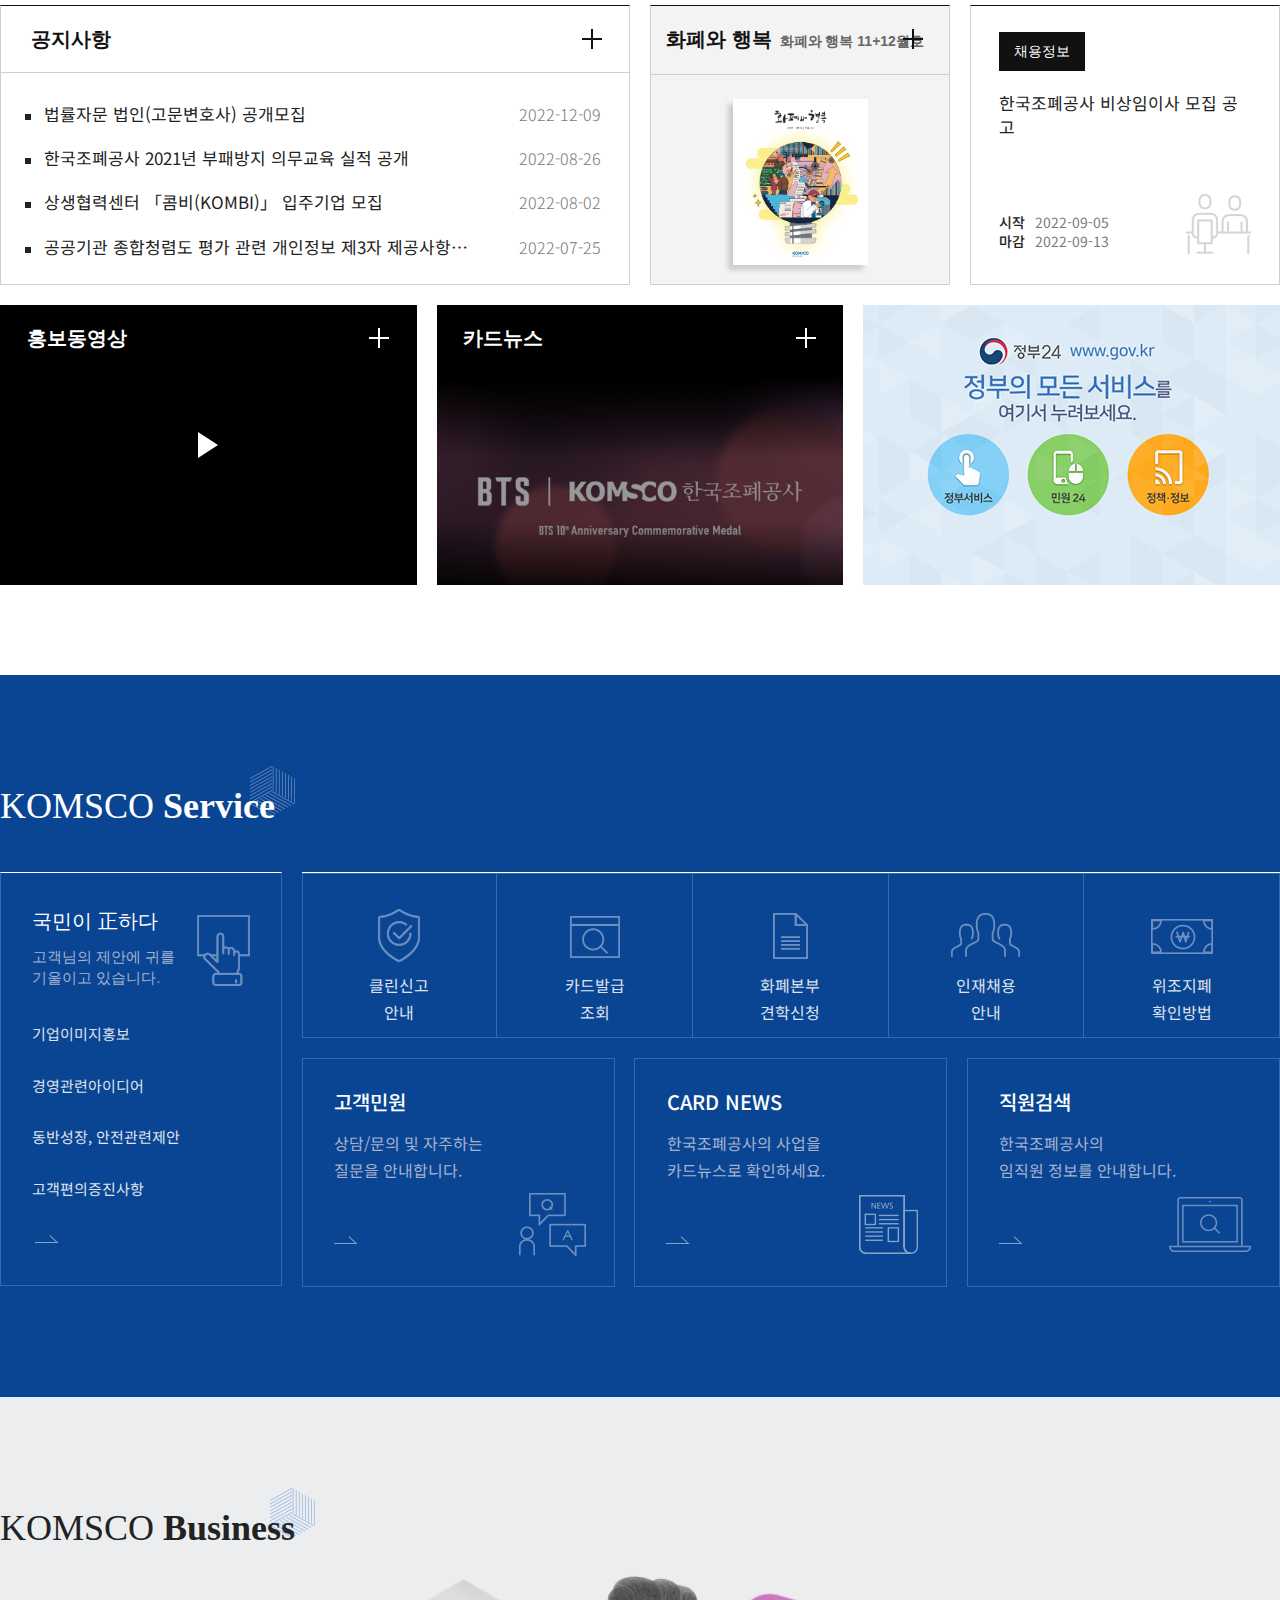
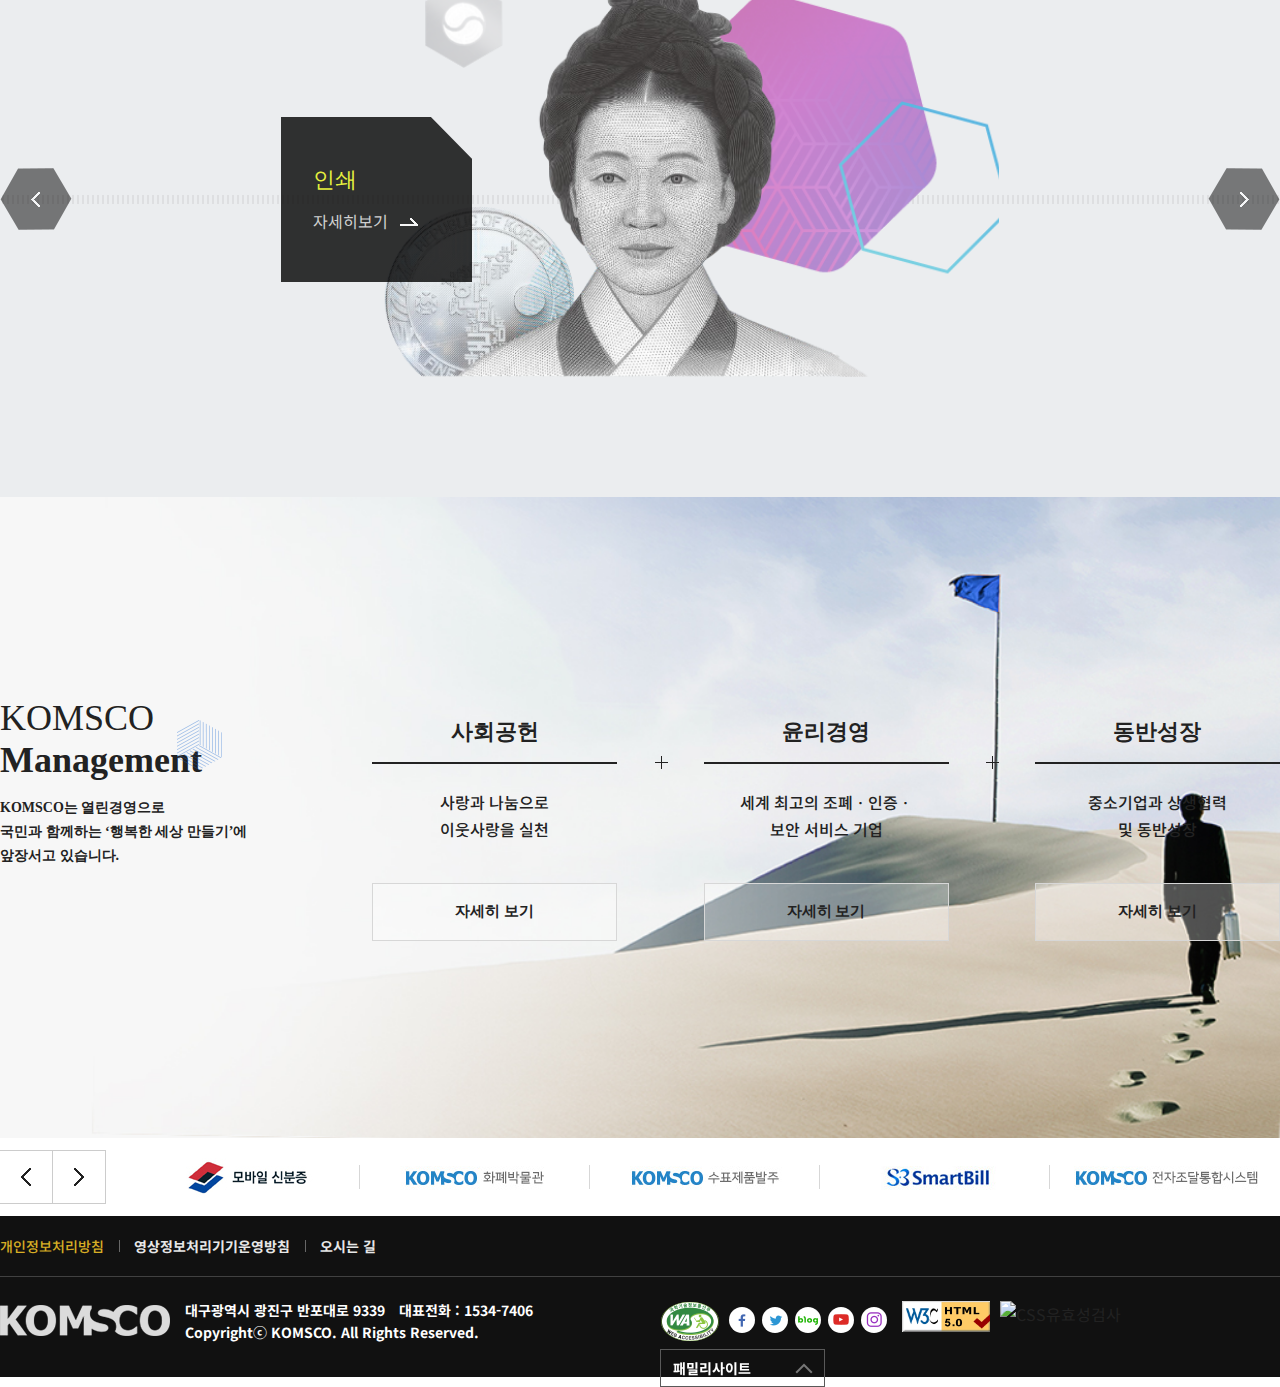
==== commit b0c1ff79: "1차 완성" ====
--- a/index.html
+++ b/index.html
@@ -814,7 +814,7 @@
                       <div class="inner">
                         <a href="#">
                           <div class="title">
-                            <p>ID(여권,카드)</p>
+                            <p>ID<br>(여권,카드)</p>
                             <span>자세히보기</span>
                           </div>
                         </a>
@@ -824,7 +824,7 @@
                       <div class="inner">
                         <a href="#">
                           <div class="title">
-                            <p>브랜드 보호사업</p>
+                            <p>브랜드<br>보호사업</p>
                             <span>자세히보기</span>
                           </div>
                         </a>
@@ -919,7 +919,32 @@
                           <img src="images/link_banner5.jpg" alt="KOMSCO 전자조달통합시스템">
                         </a>
                       </li>
-                  </ul>
+                      <li data-count="6">
+                        <a href="https://www.clean.go.kr/index.do" target="_blank" title="새창이동">
+                          <img src="images/link_banner6.jpg" alt="청렴포털">
+                        </a>
+                      </li>
+                      <li data-count="7">
+                        <a href="http://www.acrc.go.kr/acrc/index.do" target="_blank" title="새창이동">
+                          <img src="images/link_banner7.jpg" alt="국민권익위원회 공익신고">
+                        </a>
+                      </li>
+                      <li data-count="8">
+                        <a href="kor/84/appeal/info" target="_self">
+                          <img src="images/link_banner8.jpg" alt="KOMSCO 예산낭비신고센터">
+                        </a>
+                      </li>
+                      <li data-count="9">
+                        <a href="https://www.gov.kr/portal/main?Mcode=9999" target="_blank" title="새창이동">
+                          <img src="images/link_banner9.jpg" alt="정부24">
+                        </a>
+                      </li>
+                      <li data-count="10">
+                        <a href="https://www.safetyreport.go.kr/" target="_blank" title="새창이동">
+                          <img src="images/link_banner10.jpg" alt="안전신문고">
+                        </a>
+                      </li>
+                    </ul>
                 </div>
               </div>
             </div>
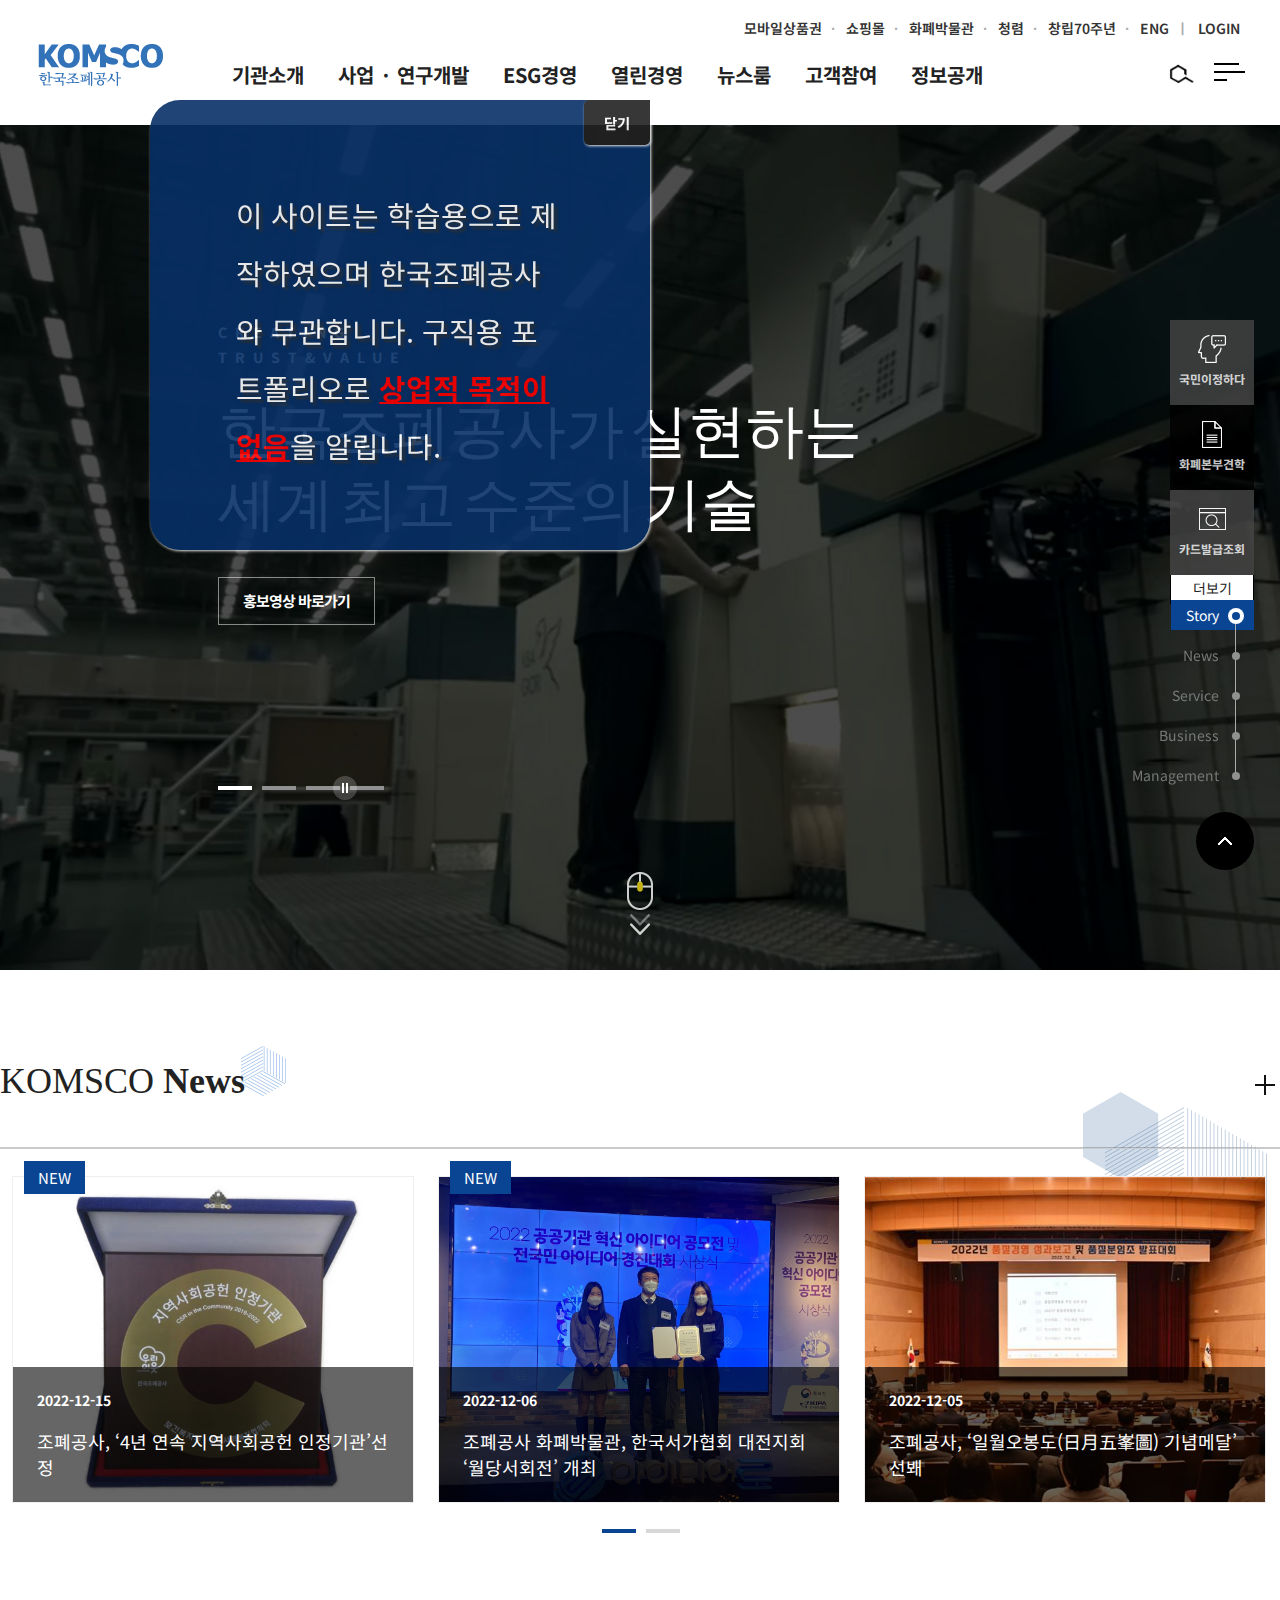
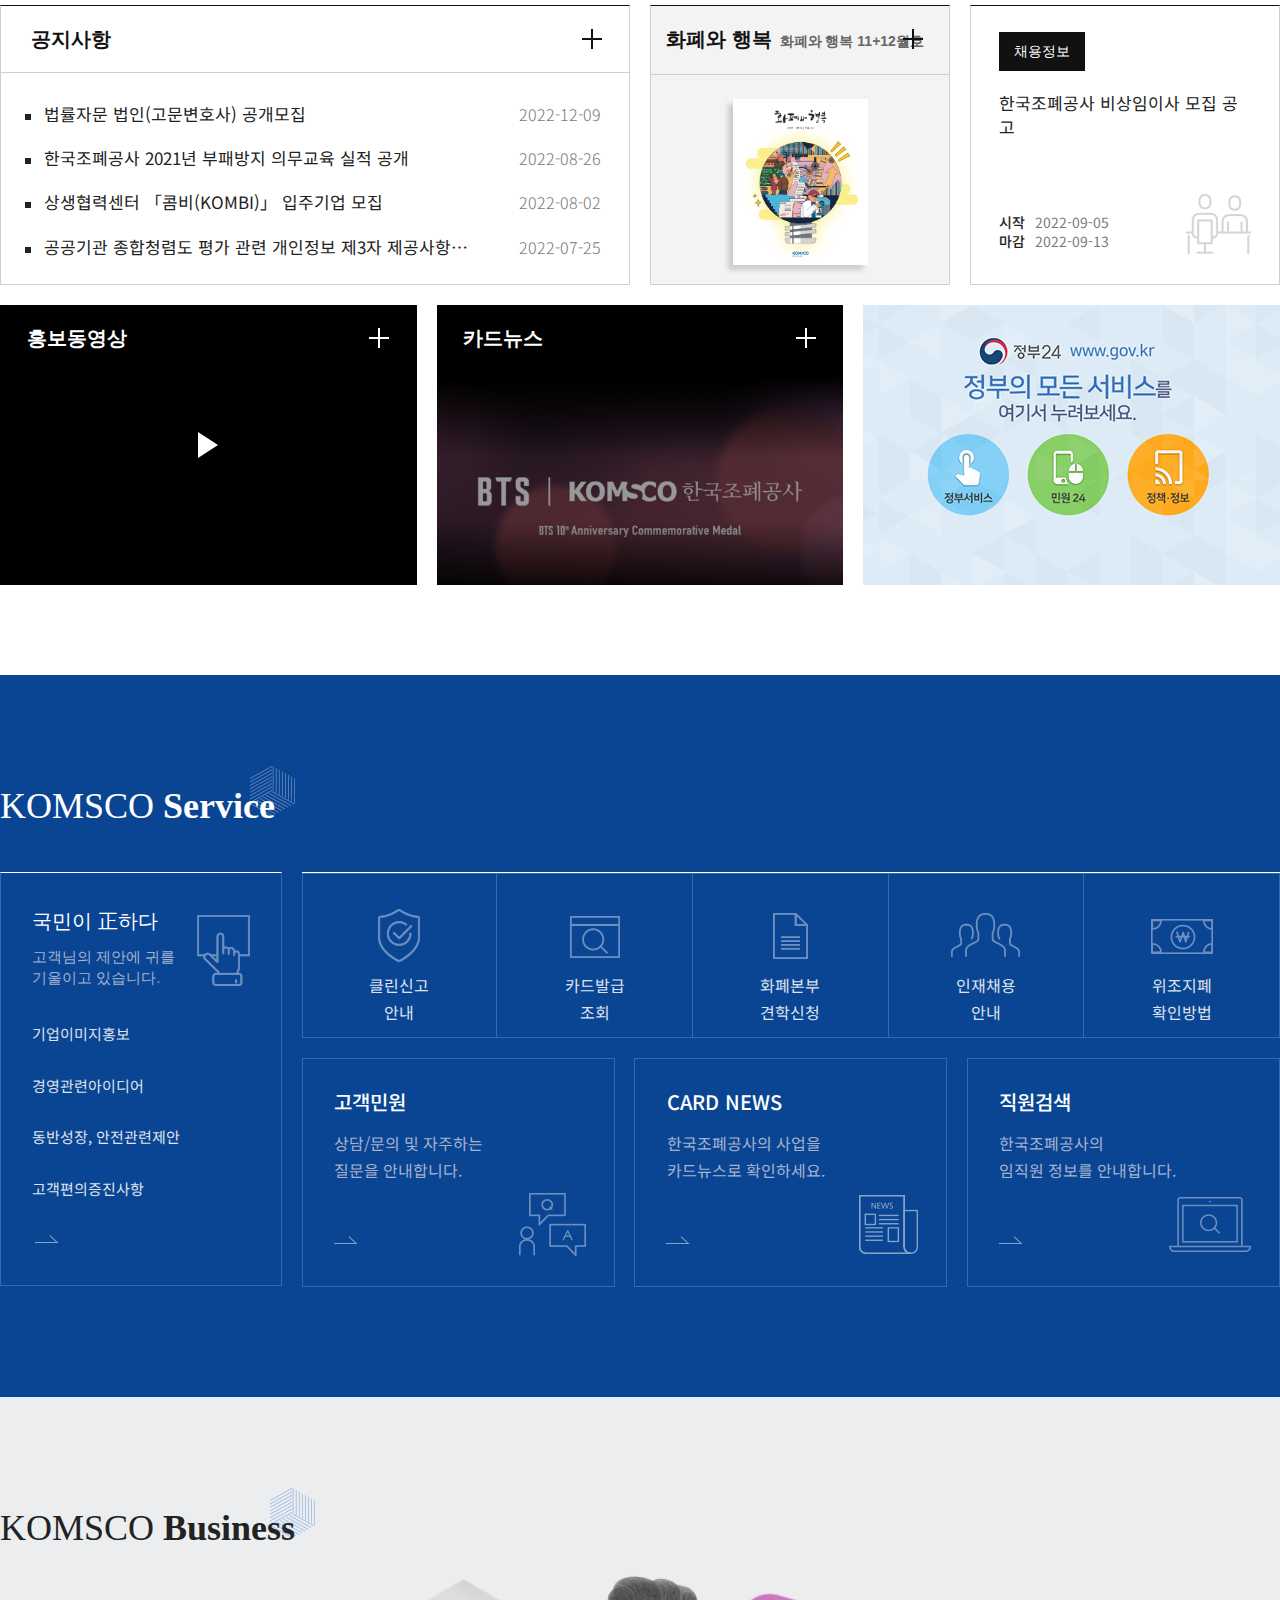
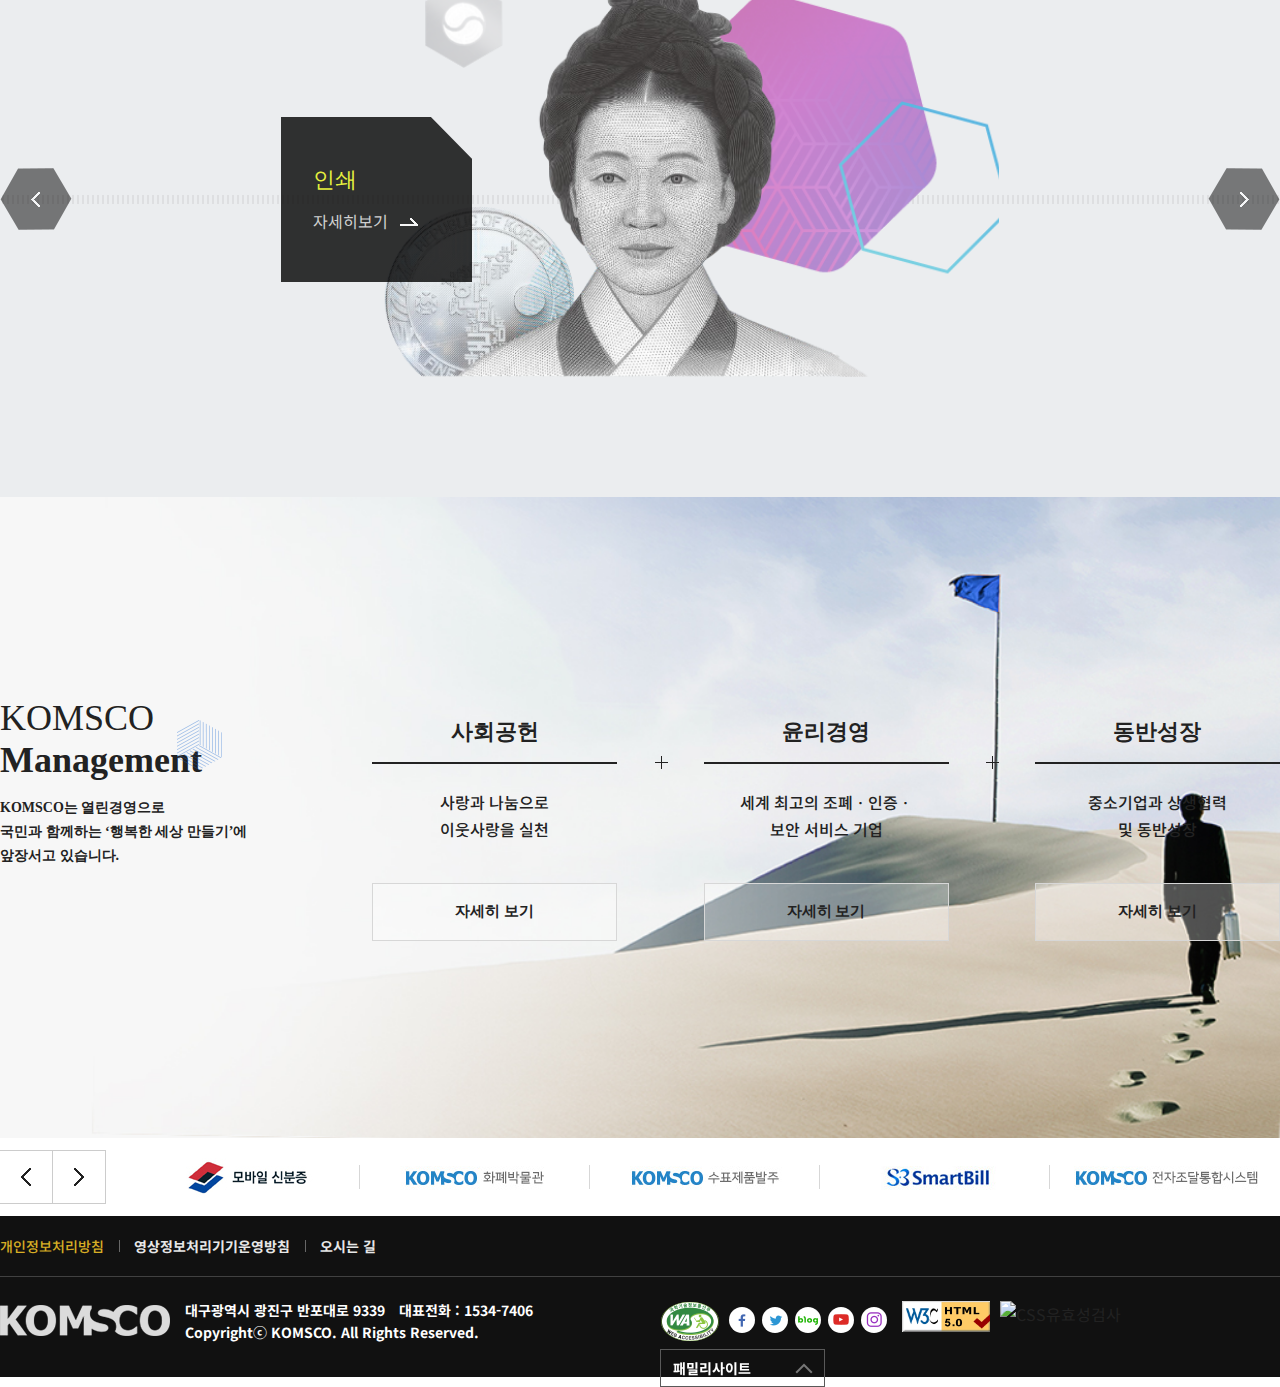
==== commit 4140d57a: "popup design fix2" ====
--- a/index.html
+++ b/index.html
@@ -54,7 +54,7 @@
     <a href="#footer" class="skip_menu">하단메뉴 바로가기</a>
     <div id="layer">
       <p>이 사이트는 학습용으로 제작하였으며 한국조폐공사와 무관합니다.
-        구직용 포트폴리오로 상업적 목적이 없음을 알립니다.
+        구직용 포트폴리오로 <span>상업적 목적이 없음</span>을 알립니다.
         </p>
         <button>닫기</button>
     </div>
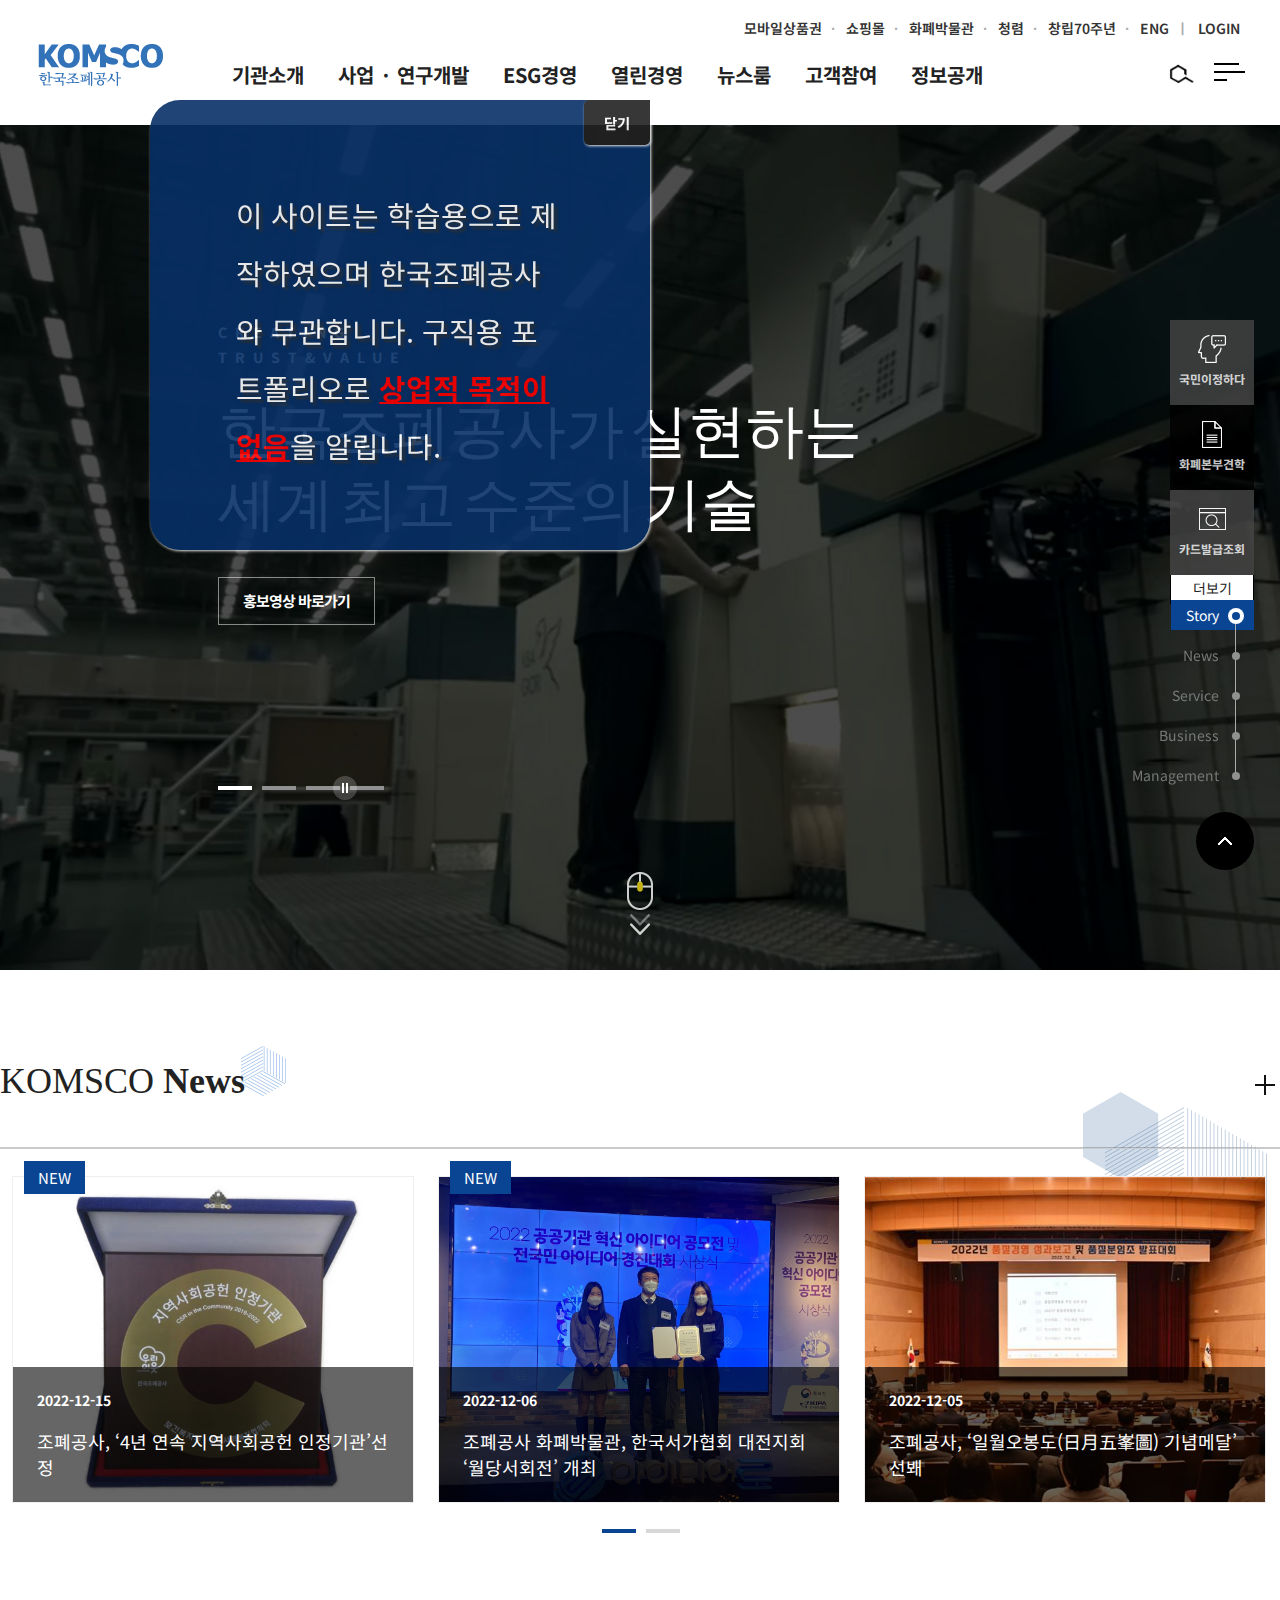
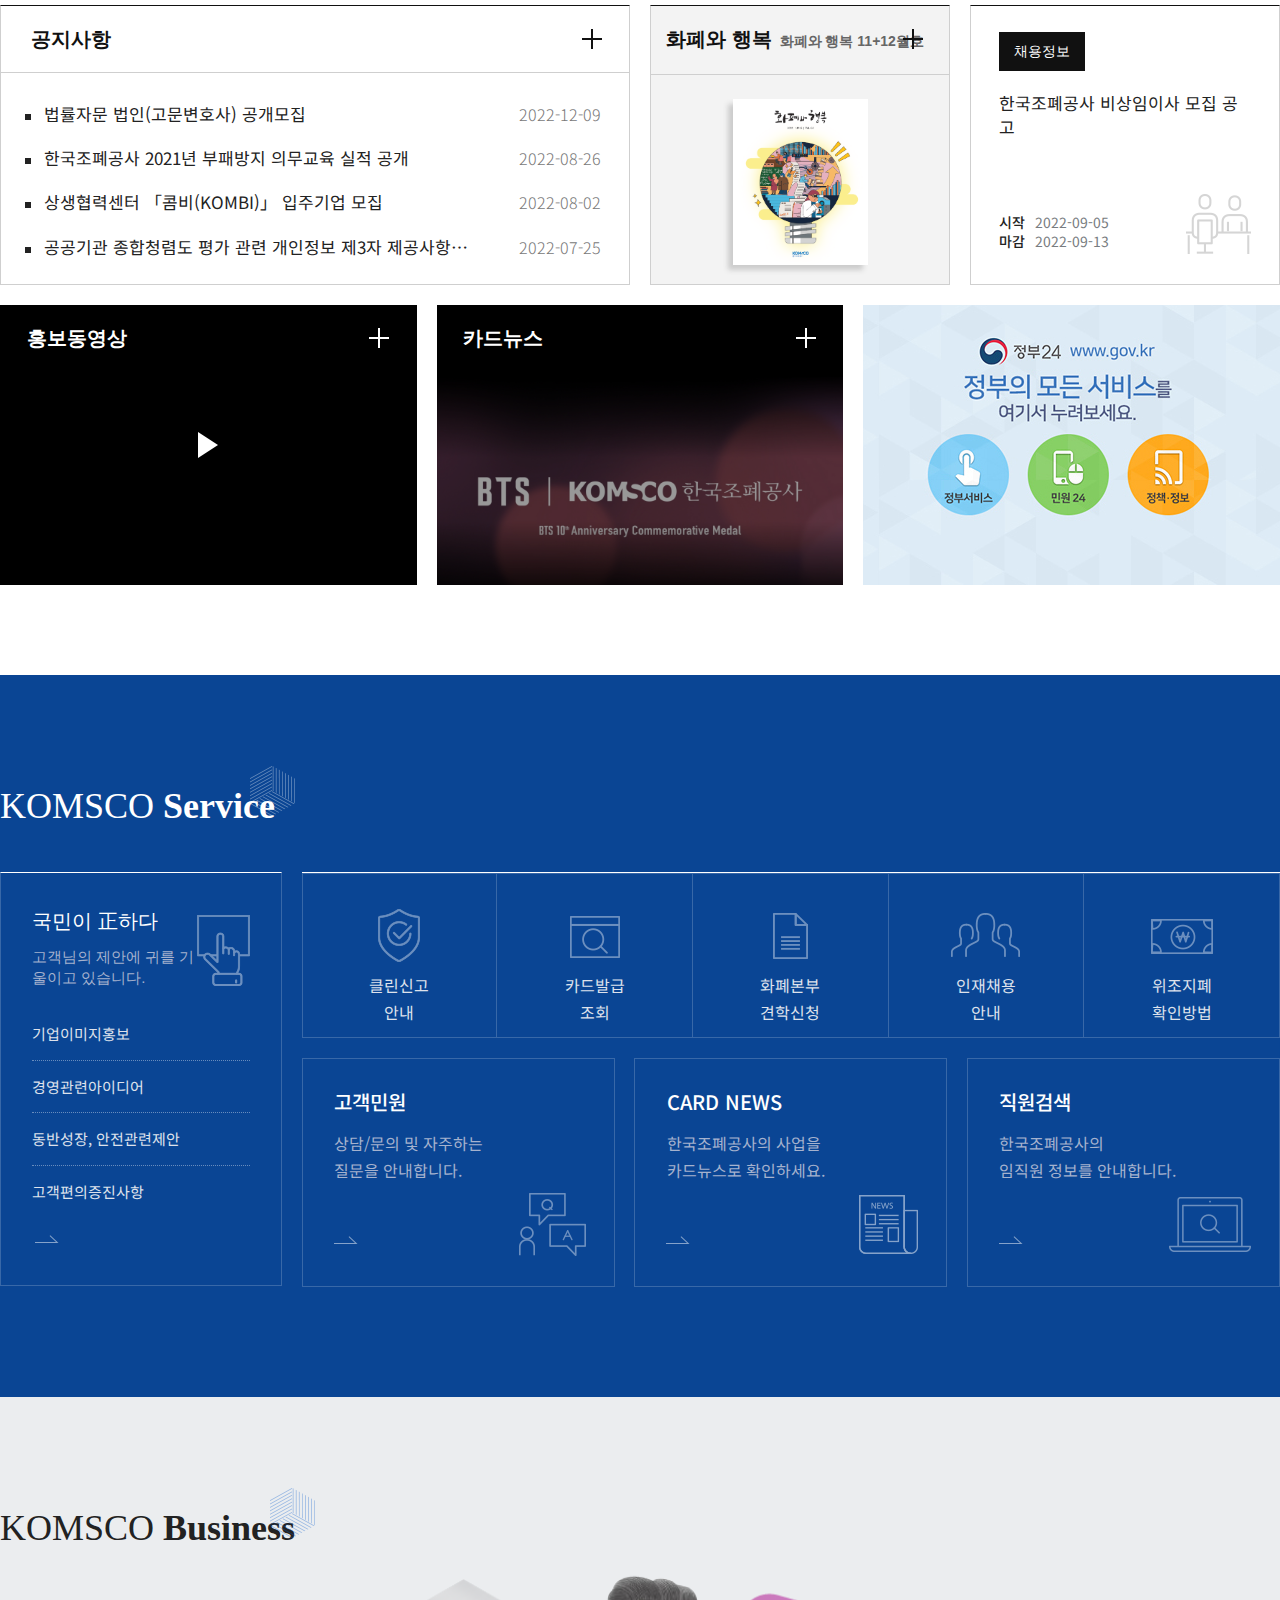
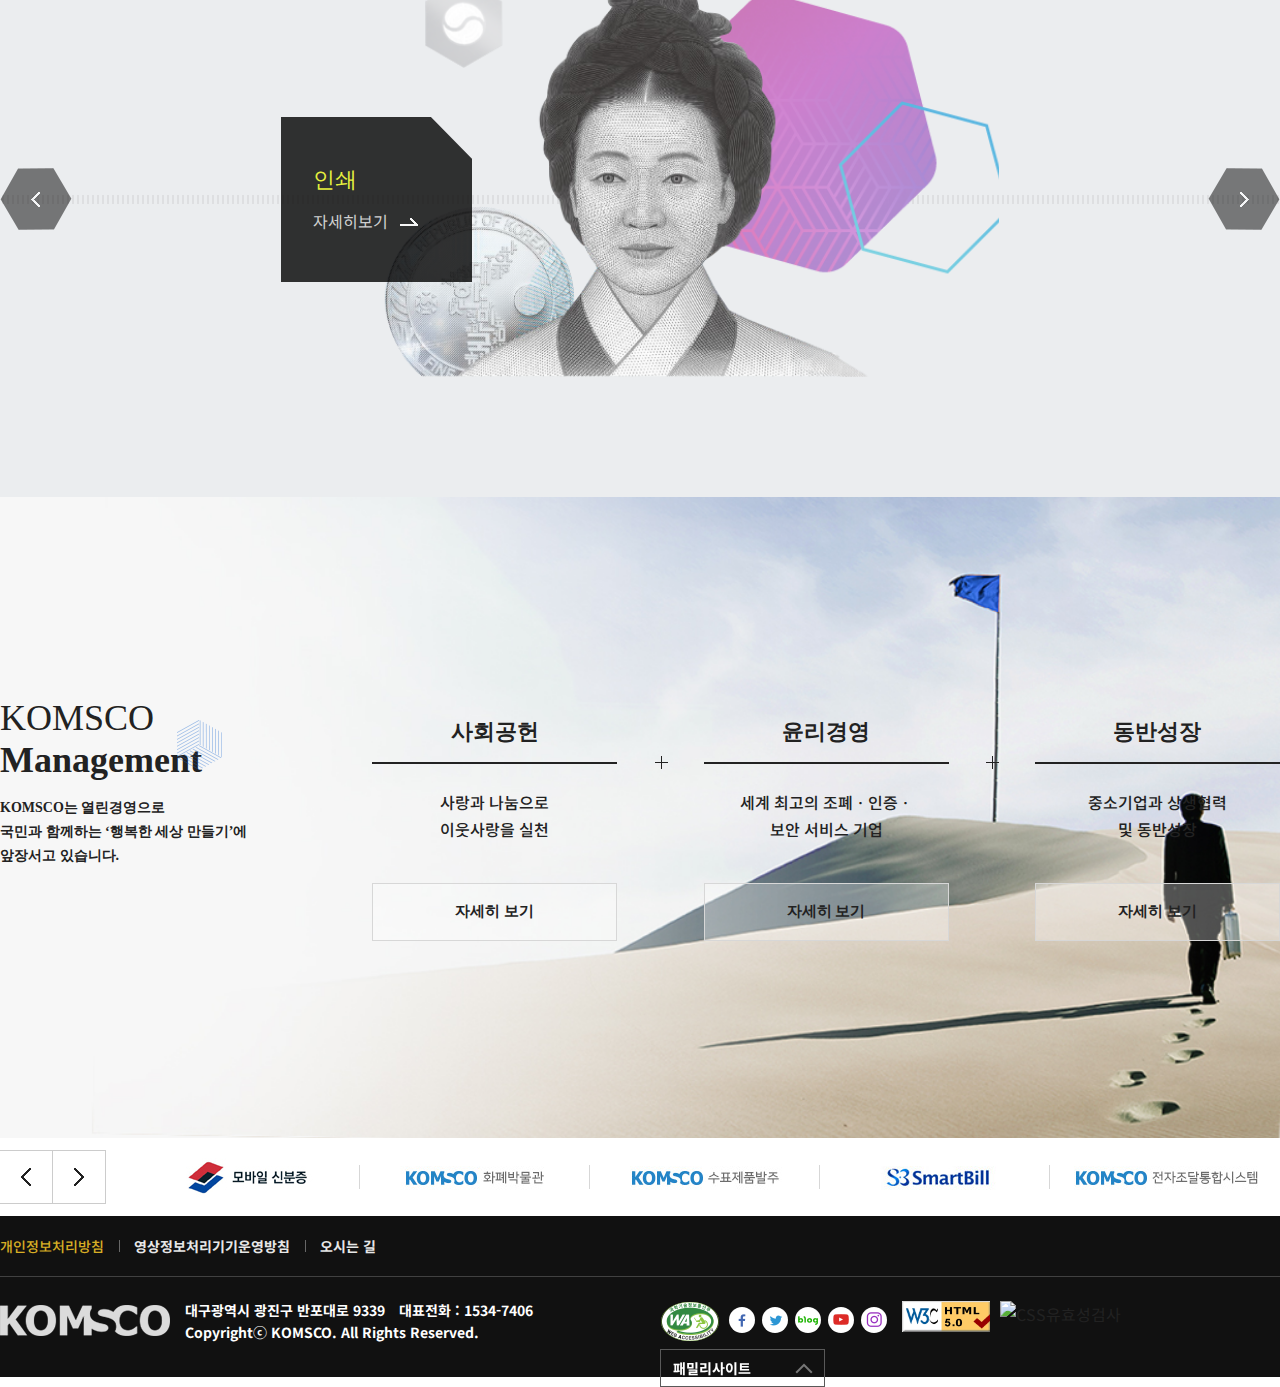
==== commit 967bdf76: "반응형 수정3" ====
--- a/index.html
+++ b/index.html
@@ -730,9 +730,9 @@
                     <a href="#">
                       <h4>
                         <strong>국민이 正하다</strong>
-                        <span>고객님의 제안에 귀를 <br> 기울이고 있습니다.</span>
+                        <span>고객님의 제안에 귀를 기울이고 있습니다.</span>
                       </h4>
-                      <ul>
+                      <ul class="cf">
                         <li>기업이미지홍보</li>
                         <li>경영관련아이디어</li>
                         <li>동반성장, 안전관련제안</li>
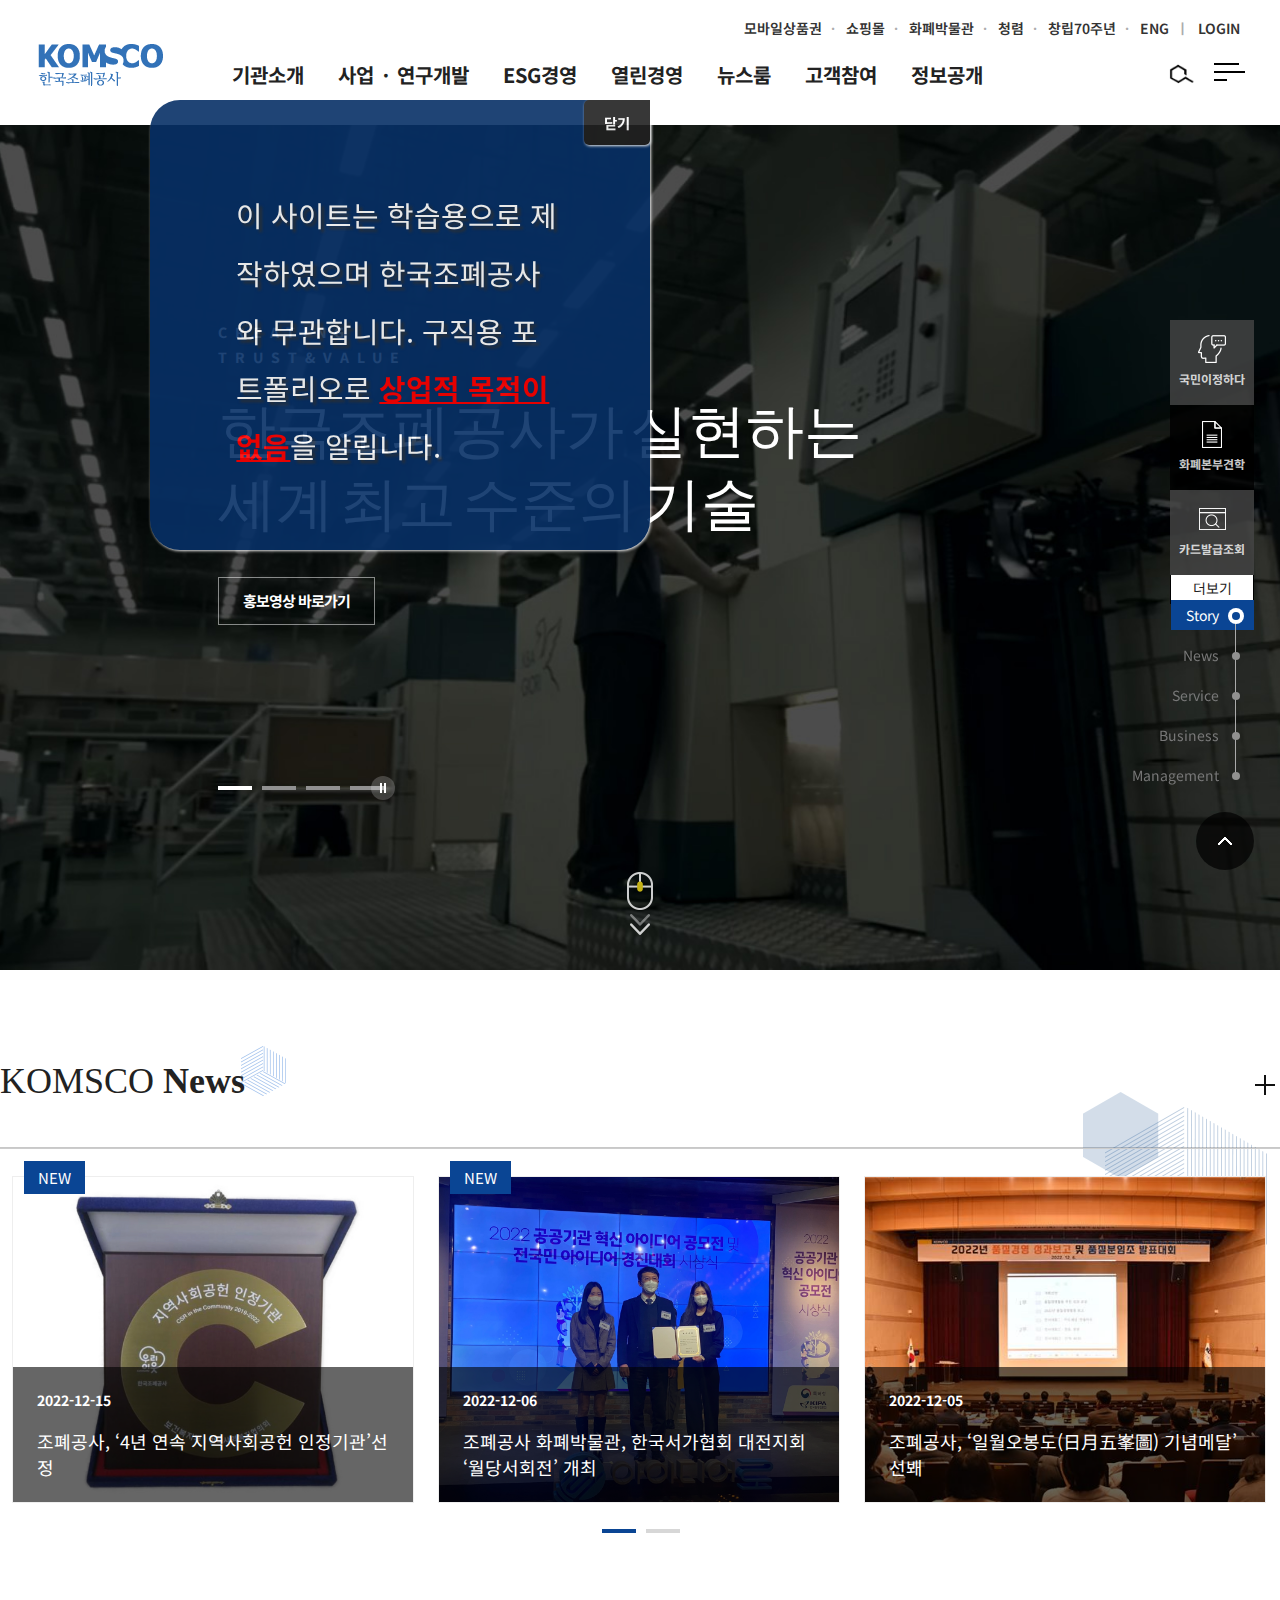
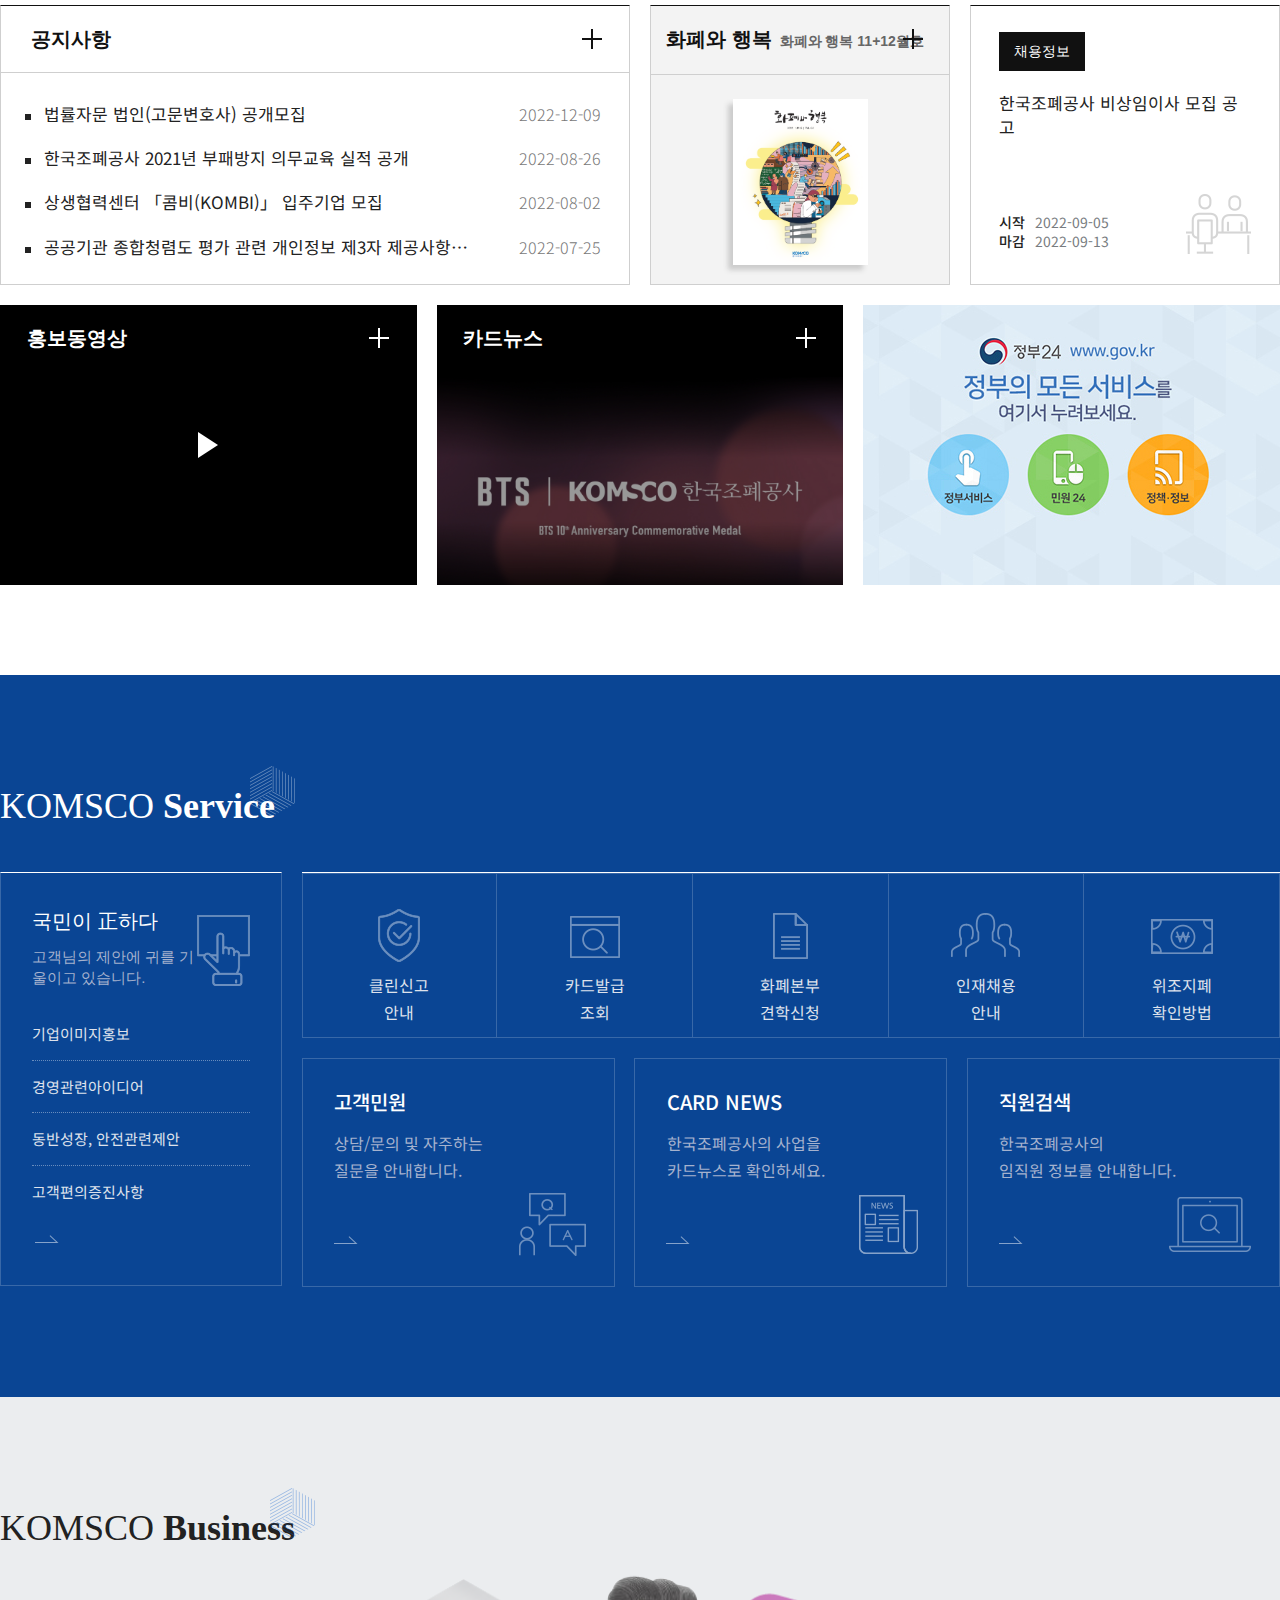
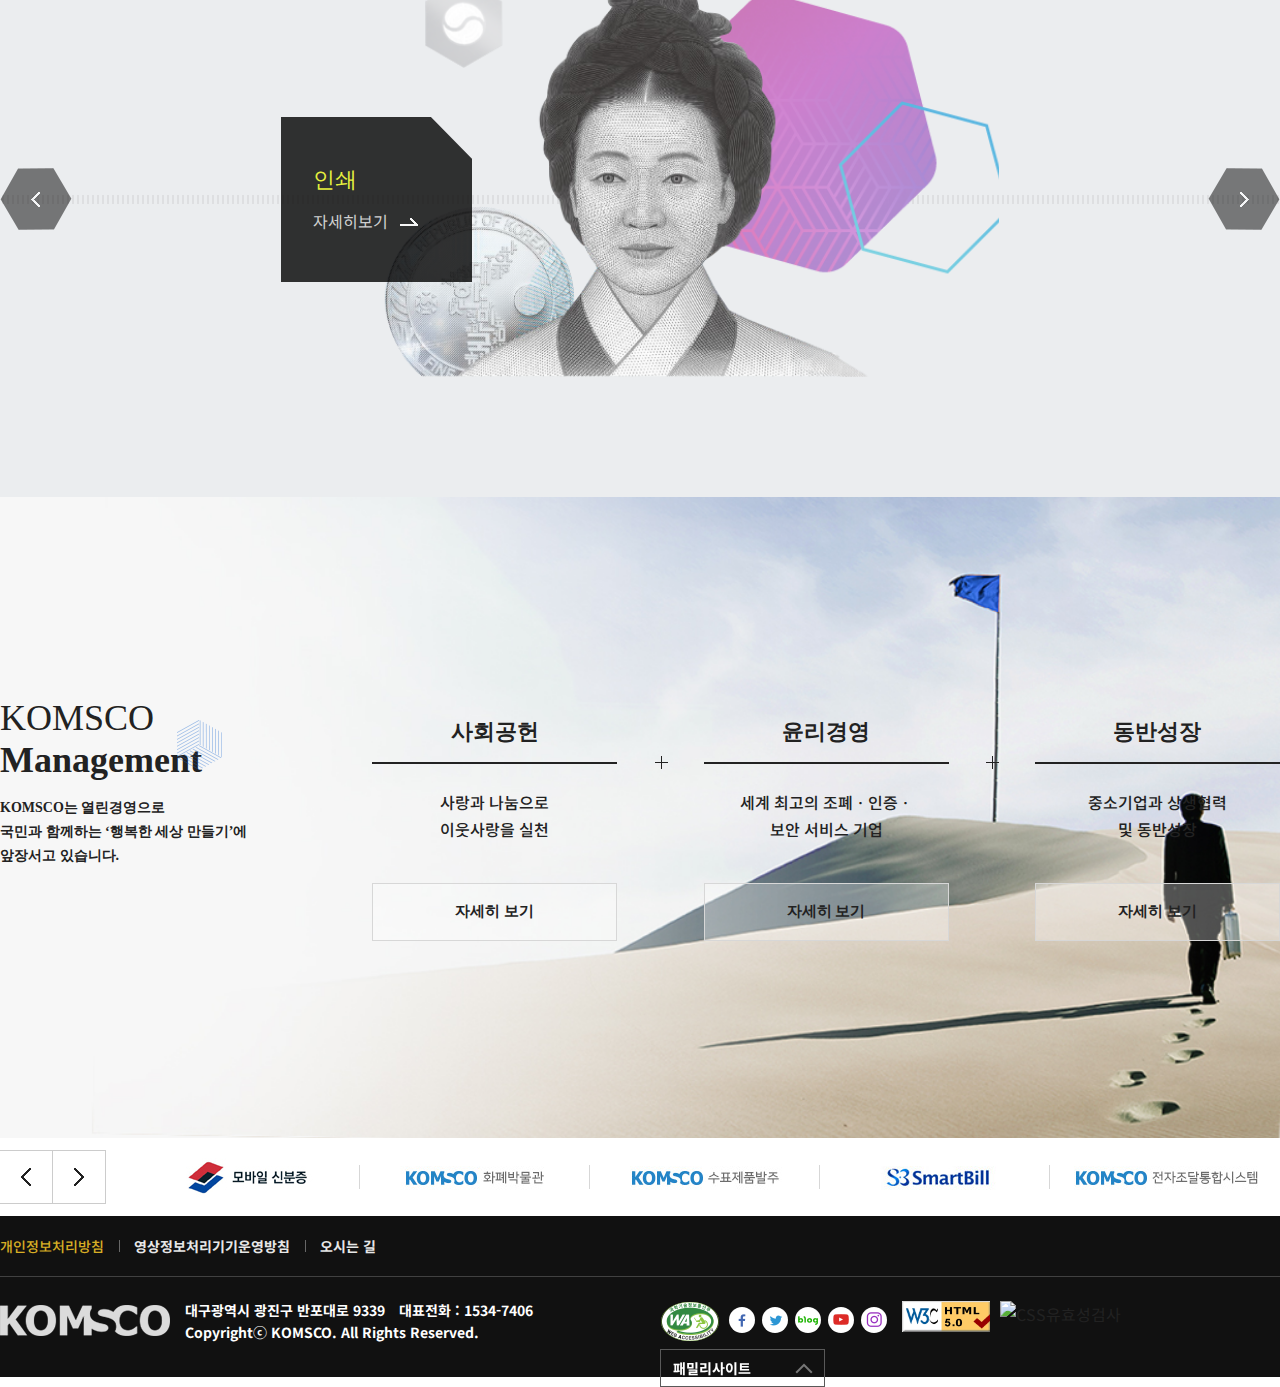
==== commit a311e280: "반응형 수정4" ====
--- a/index.html
+++ b/index.html
@@ -20,7 +20,7 @@
     <meta property="og:type" content="website">
     <meta property="og:title" content="한국조폐공사">
     <meta property="og:description" content="한국조폐공사 웹">
-    <meta property="og:image" content="https://davidcool0117.github.io/firstproject/favicon/favicon-96x96.png">
+    <meta property="og:image" content="https://davidcool0117.github.io/firstproject/favicon/android-icon-192x192.png">
     <meta property="og:url" content="https://davidcool0117.github.io/firstproject/">
     <title>한국조폐공사</title>
     <link rel="apple-touch-icon" sizes="57x57" href="favicon/apple-icon-57x57.png">
@@ -43,6 +43,7 @@
     <link href="https://hangeul.pstatic.net/hangeul_static/css/nanum-square.css" rel="stylesheet">
     <link href="https://hangeul.pstatic.net/hangeul_static/css/nanum-myeongjo.css" rel="stylesheet">
     <link rel="stylesheet" href="css/layout.css">
+    <link rel="stylesheet" href="https://cdn.jsdelivr.net/npm/bootstrap-icons@1.10.3/font/bootstrap-icons.css">
   </head>
   <body>
     <a href="#header" class="skip_menu">상단메뉴 바로가기</a>
@@ -466,6 +467,11 @@
             <!--//.top_menu-->
           </div>
           <!--//#header_top-->
+          <div class="section weather">
+            <ul>
+              <li class="fl"><div id="castBox"></div></li>
+            </ul><br>
+          </div>
           <div class="search_map cf">
             <div class="search fl">
               <form>
@@ -1008,9 +1014,13 @@
         </div>
       </div>
       <!--//footer-->
-      <a href="#top" class="btn_top" style="display: inline;">TOP</a>
+      <a href="#top" class="btn_top">TOP</a>
     </div>
     <script src='https://code.jquery.com/jquery-3.6.0.min.js'></script>
+    <script src="https://code.jquery.com/ui/1.13.2/jquery-ui.js"></script>
     <script src="js/script.js"></script>
+    <script src="js/date.js"></script>
+    <script src="js/weather.js"></script>
+    <script src="js/popup.js"></script>
   </body>
 </html>
--- a/css/layout.css
+++ b/css/layout.css
@@ -1,3 +1,4 @@
 @charset "UTF-8";
 @import url("reset.css");
-@import url("style.css");+@import url("style.css");
+@import url("media_q.css");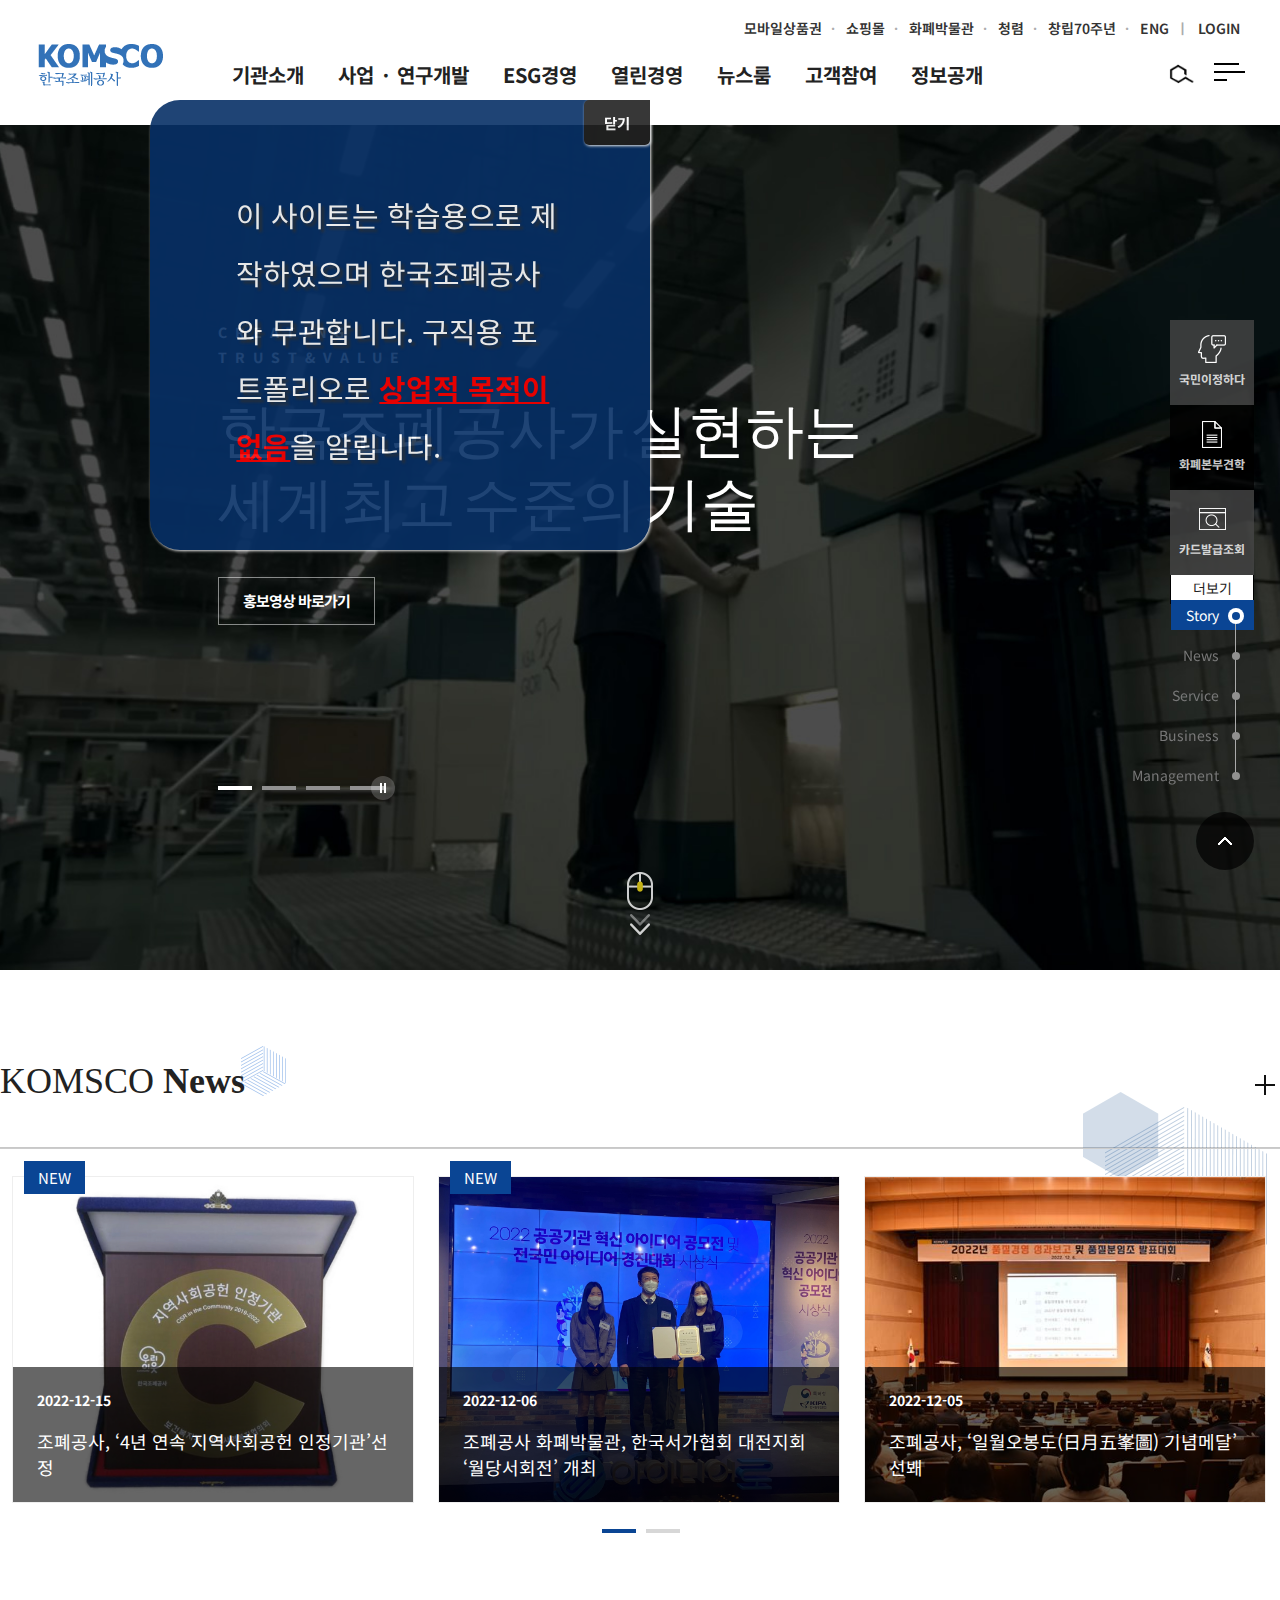
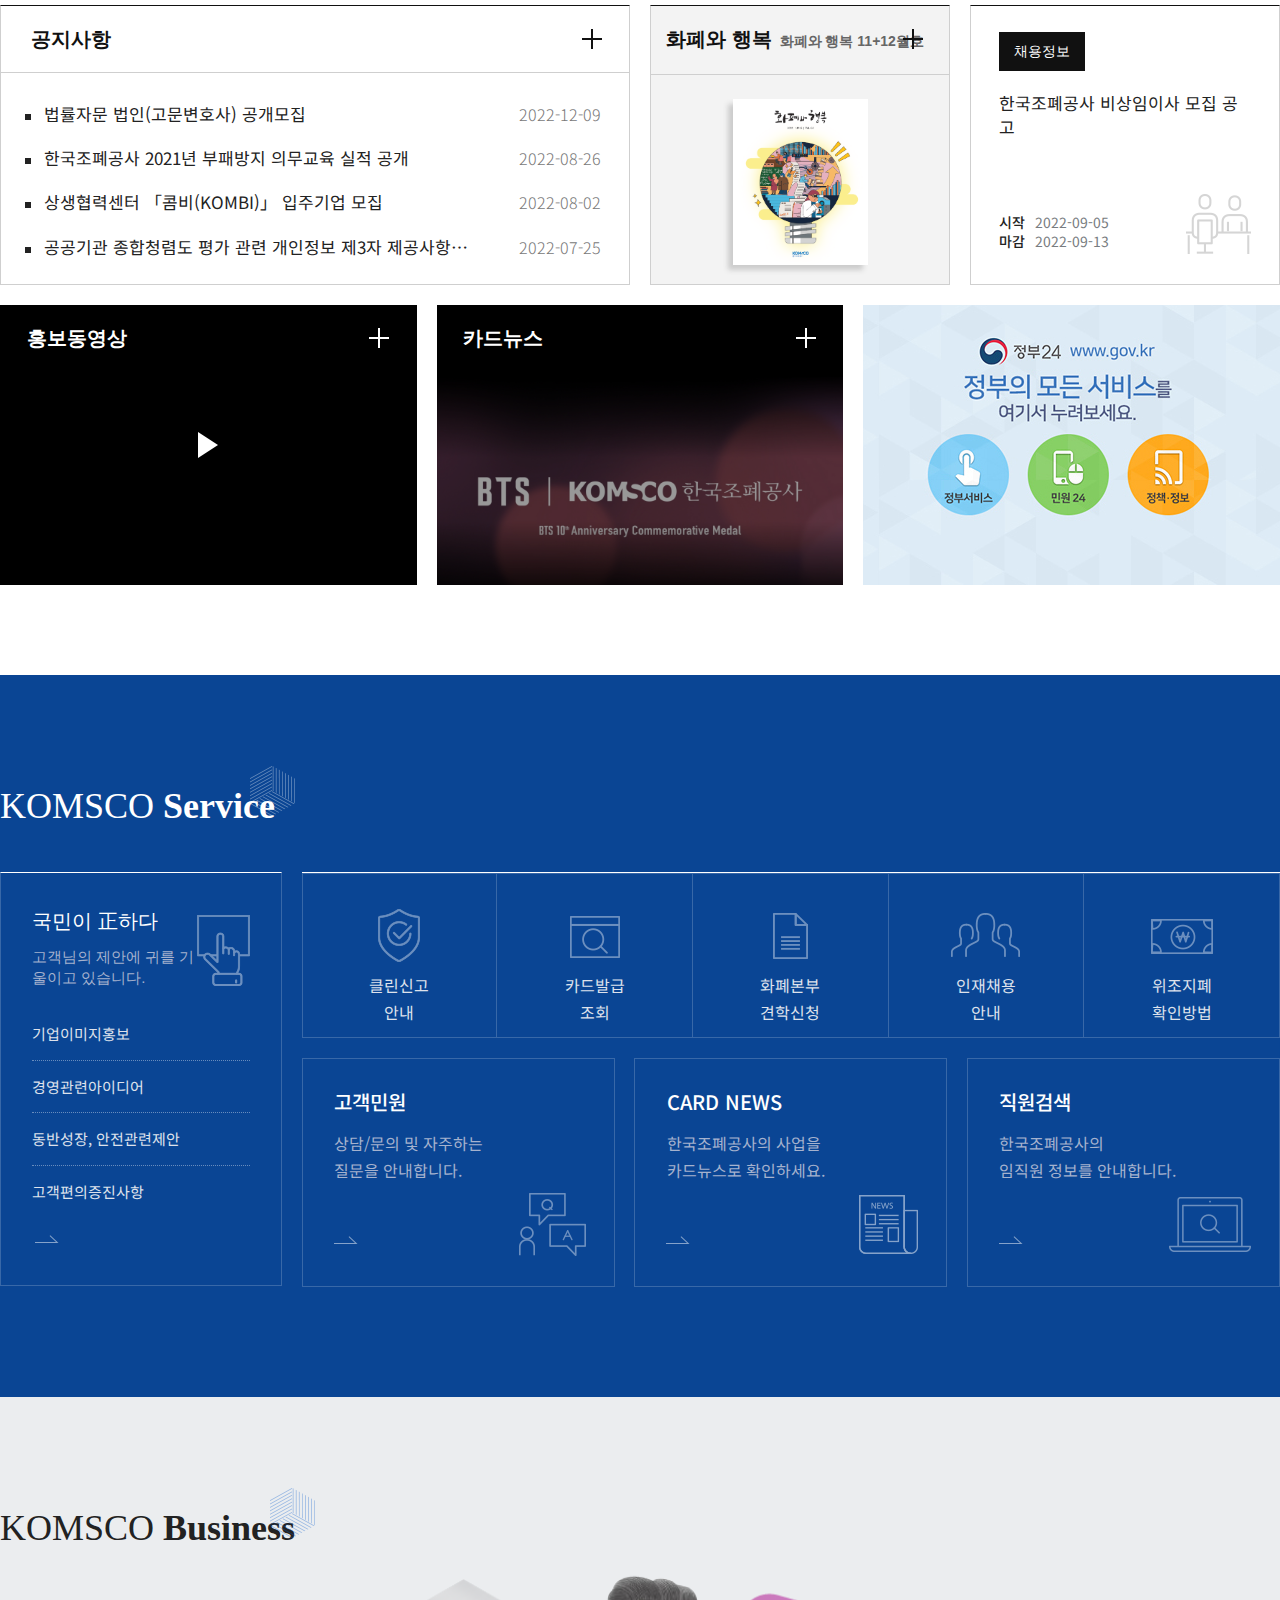
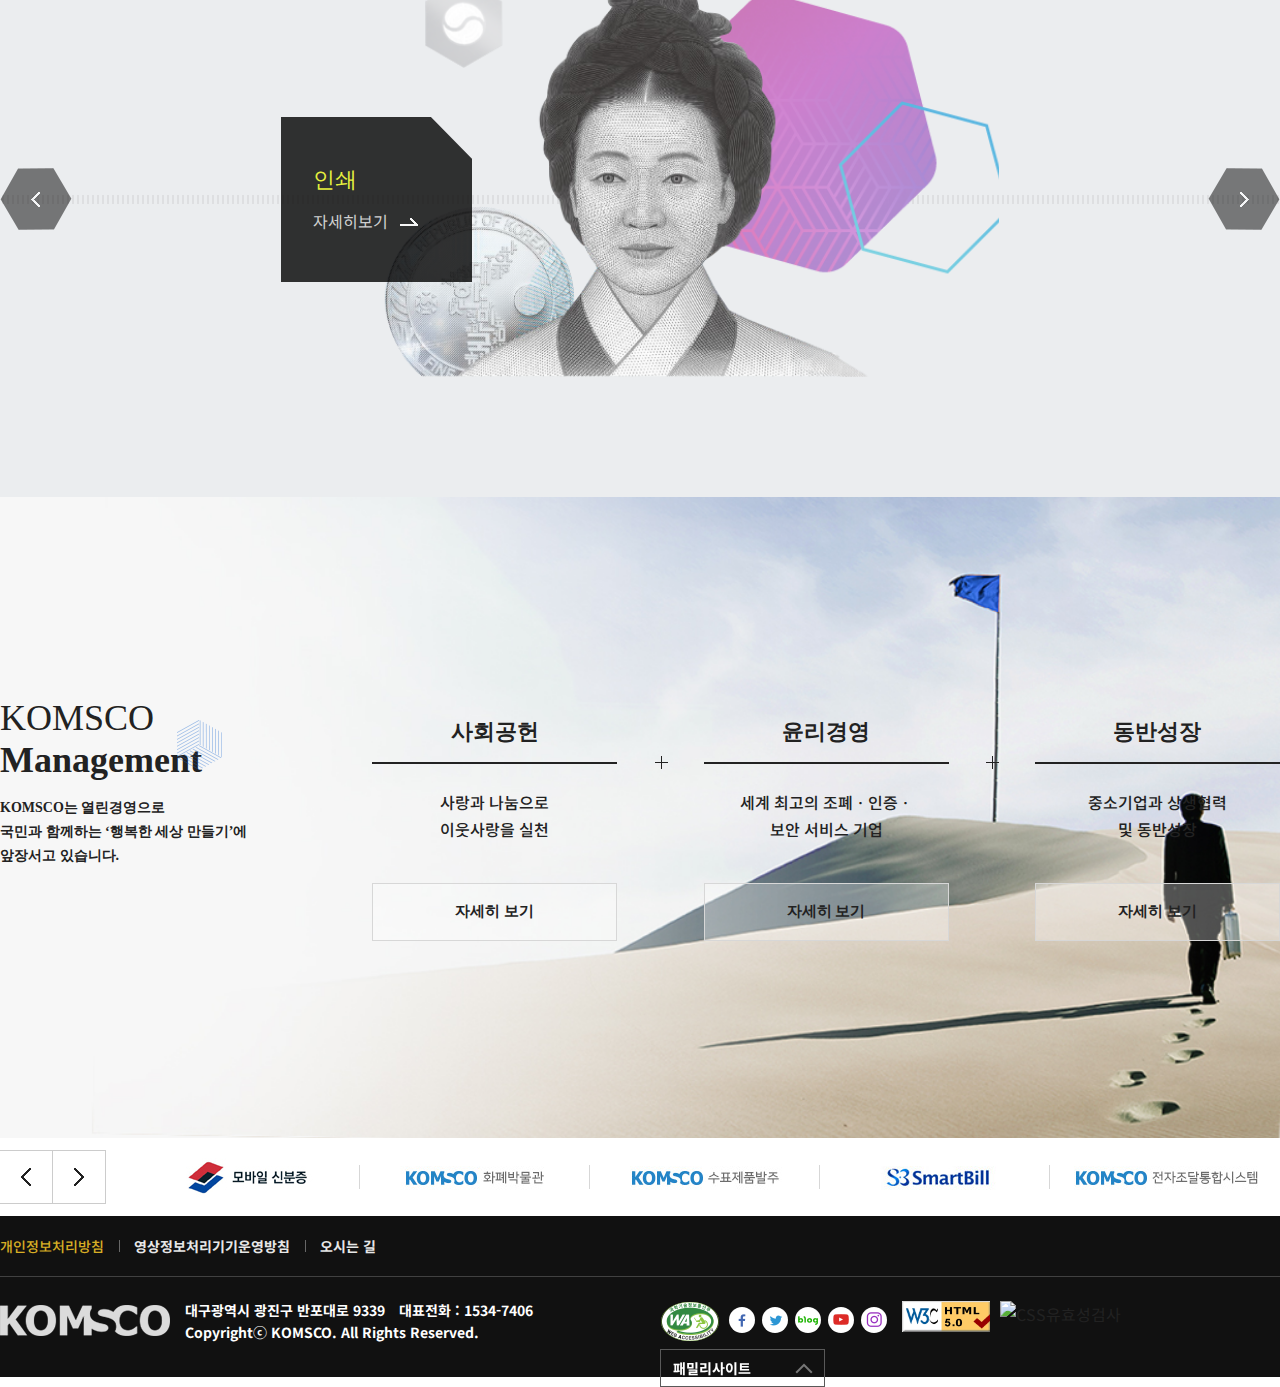
==== commit 02b849d4: "햄버거메뉴" ====
--- a/index.html
+++ b/index.html
@@ -1,1026 +1,2312 @@
 <!DOCTYPE html>
 <html lang="ko">
-  <head>
-    <!-- Google tag (gtag.js) -->
-    <script async src="https://www.googletagmanager.com/gtag/js?id=G-JC79PQHEPQ"></script>
-    <script>
-      window.dataLayer = window.dataLayer || [];
-      function gtag(){dataLayer.push(arguments);}
-      gtag('js', new Date());
-      gtag('config', 'G-JC79PQHEPQ');
-    </script>
-    <meta charset="UTF-8">
-    <meta http-equiv="X-UA-Compatible" content="IE=edge">
-    <meta name="viewport" content="width=device-width, initial-scale=1.0">
-    <meta name="author" content="davidcool0117">
-    <meta name="description" content="한국조폐공사 웹">
-    <meta name="msapplication-TileColor" content="#ffffff">
-    <meta name="msapplication-TileImage" content="/ms-icon-144x144.png">
-    <meta name="theme-color" content="#ffffff">
-    <meta property="og:type" content="website">
-    <meta property="og:title" content="한국조폐공사">
-    <meta property="og:description" content="한국조폐공사 웹">
-    <meta property="og:image" content="https://davidcool0117.github.io/firstproject/favicon/android-icon-192x192.png">
-    <meta property="og:url" content="https://davidcool0117.github.io/firstproject/">
-    <title>한국조폐공사</title>
-    <link rel="apple-touch-icon" sizes="57x57" href="favicon/apple-icon-57x57.png">
-    <link rel="apple-touch-icon" sizes="60x60" href="favicon/apple-icon-60x60.png">
-    <link rel="apple-touch-icon" sizes="72x72" href="favicon/apple-icon-72x72.png">
-    <link rel="apple-touch-icon" sizes="76x76" href="favicon/apple-icon-76x76.png">
-    <link rel="apple-touch-icon" sizes="114x114" href="favicon/apple-icon-114x114.png">
-    <link rel="apple-touch-icon" sizes="120x120" href="favicon/apple-icon-120x120.png">
-    <link rel="apple-touch-icon" sizes="144x144" href="favicon/apple-icon-144x144.png">
-    <link rel="apple-touch-icon" sizes="152x152" href="favicon/apple-icon-152x152.png">
-    <link rel="apple-touch-icon" sizes="180x180" href="favicon/apple-icon-180x180.png">
-    <link rel="icon" type="image/png" sizes="192x192" href="favicon/android-icon-192x192.png">
-    <link rel="icon" type="image/png" sizes="96x96" href="favicon/favicon-96x96.png">
-    <link rel="icon" type="image/png" sizes="32x32" href="favicon/favicon-32x32.png">
-    <link rel="icon" type="image/png" sizes="16x16" href="favicon/favicon-16x16.png">
-    <link rel="manifest" href="favicon/manifest.json">
-    <link rel="shortcut icon" type="image/x-icon" href="favicon/favicon.ico">
-    <link rel="apple-touch-icon" href="images/favicon.png">
-    <link href="https://fonts.googleapis.com/css2?family=Noto+Sans+KR:wght@100;300;400;500;700;900&display=swap" rel="stylesheet">
-    <link href="https://hangeul.pstatic.net/hangeul_static/css/nanum-square.css" rel="stylesheet">
-    <link href="https://hangeul.pstatic.net/hangeul_static/css/nanum-myeongjo.css" rel="stylesheet">
-    <link rel="stylesheet" href="css/layout.css">
-    <link rel="stylesheet" href="https://cdn.jsdelivr.net/npm/bootstrap-icons@1.10.3/font/bootstrap-icons.css">
-  </head>
-  <body>
-    <a href="#header" class="skip_menu">상단메뉴 바로가기</a>
-    <a href="#brandVisual" class="skip_menu">본문1 바로가기</a>
-    <a href="#brandNews" class="skip_menu">본문2 바로가기</a>
-    <a href="#brandService" class="skip_menu">본문3 바로가기</a>
-    <a href="#brandBusiness" class="skip_menu">본문4 바로가기</a>
-    <a href="#brandManagement" class="skip_menu">본문5 바로가기</a>
-    <a href="#footer" class="skip_menu">하단메뉴 바로가기</a>
-    <div id="layer">
-      <p>이 사이트는 학습용으로 제작하였으며 한국조폐공사와 무관합니다.
-        구직용 포트폴리오로 <span>상업적 목적이 없음</span>을 알립니다.
-        </p>
-        <button>닫기</button>
-    </div>
-    <div id="wrap">
-      <div id="header">
-        <div id="header_nav">
-          <a class="logo" href="index.html"></a>
-          <div id="nav">
-            <ul id="gnb" class="cf">
-              <li class="fl">
-                <a class="gnb_txt" href="#">기관소개</a>
-                <div class="width100">
-                  <ul class="m_width cf">
-                    <li class="fl m_title">
-                      <strong>KOMSCO<span>기관소개</span></strong>
-                      <p>항상 국민의 소리에 귀를 기울이고 <br>국민에게 더욱 더 다가서는 KOMSCO</p>
-                    </li>
-                    <li class="fl">
-                      <h3><a href="#">일반현황</a></h3>
-                      <ul>
-                        <li><a href="#">KOMSCO는</a></li>
-                        <li><a href="#">미션</a></li>
-                        <li><a href="#">연혁</a></li>
-                        <li><a href="#">가치체계</a></li>
-                      </ul>
-                    </li>
-                    <li class="fl">
-                      <h3><a href="#">CEO</a></h3>
-                      <ul>
-                        <li><a href="#">인사말</a></li>
-                        <li><a href="#">약력</a></li>
-                        <li><a href="#">동정</a></li>
-                        <li><a href="#">CEO에 바란다</a></li>
-                      </ul>
-                    </li>
-                    <li class="fl">
-                      <h3><a href="#">조직안내</a></h3>
-                      <ul>
-                        <li><a href="#">조직구성</a></li>
-                        <li><a href="#">기관소개</a></li>
-                        <li><a href="#">직원찾기</a></li>
-                      </ul>
-                    </li>
-                    <li class="fl">
-                      <h3><a href="#">CI</a></h3>
-                      <ul>
-                        <li><a href="#">CI</a></li>
-                        <li><a href="#">캐릭터(위보)</a></li>
-                      </ul>
-                    </li>
-                    <li class="fl">
-                      <h3><a href="#">인재채용</a></h3>
-                      <ul>
-                        <li><a href="#">인재상</a></li>
-                        <li><a href="#">NCS채용정보</a></li>
-                        <li><a href="#">채용소식</a></li>
-                        <li><a href="#">온라인 입사지원</a></li>
-                        <li><a href="#">신입직원과의 인터뷰</a></li>
-                      </ul>
-                    </li>
-                    <li class="fl">
-                      <h3><a href="#">선수단</a></h3>
-                    </li>
-                    <li class="fl">
-                      <h3><a href="#">오시는길</a></h3>
-                      <ul>
-                        <li><a href="#">본사</a></li>
-                        <li><a href="#">화폐본부</a></li>
-                        <li><a href="#">제지본부</a></li>
-                        <li><a href="#">ID본부</a></li>
-                        <li><a href="#">기술연구원</a></li>
-                        <li class="pd40">
-                          <a class="nowrap" href="#">GKD(Global KOMSCO Daewoo)</a>
+<head>
+  <!-- Google tag (gtag.js) -->
+  <script async src="https://www.googletagmanager.com/gtag/js?id=G-JC79PQHEPQ"></script>
+  <script>
+    window.dataLayer = window.dataLayer || [];
+    function gtag() { dataLayer.push(arguments); }
+    gtag('js', new Date());
+    gtag('config', 'G-JC79PQHEPQ');
+  </script>
+  <meta charset="UTF-8">
+  <meta http-equiv="X-UA-Compatible" content="IE=edge">
+  <meta name="viewport" content="width=device-width, initial-scale=1.0">
+  <meta name="author" content="davidcool0117">
+  <meta name="description" content="한국조폐공사 웹">
+  <meta name="msapplication-TileColor" content="#ffffff">
+  <meta name="msapplication-TileImage" content="/ms-icon-144x144.png">
+  <meta name="theme-color" content="#ffffff">
+  <meta property="og:type" content="website">
+  <meta property="og:title" content="한국조폐공사">
+  <meta property="og:description" content="한국조폐공사 웹">
+  <meta property="og:image" content="https://davidcool0117.github.io/firstproject/favicon/android-icon-192x192.png">
+  <meta property="og:url" content="https://davidcool0117.github.io/firstproject/">
+  <title>한국조폐공사</title>
+  <link rel="apple-touch-icon" sizes="57x57" href="favicon/apple-icon-57x57.png">
+  <link rel="apple-touch-icon" sizes="60x60" href="favicon/apple-icon-60x60.png">
+  <link rel="apple-touch-icon" sizes="72x72" href="favicon/apple-icon-72x72.png">
+  <link rel="apple-touch-icon" sizes="76x76" href="favicon/apple-icon-76x76.png">
+  <link rel="apple-touch-icon" sizes="114x114" href="favicon/apple-icon-114x114.png">
+  <link rel="apple-touch-icon" sizes="120x120" href="favicon/apple-icon-120x120.png">
+  <link rel="apple-touch-icon" sizes="144x144" href="favicon/apple-icon-144x144.png">
+  <link rel="apple-touch-icon" sizes="152x152" href="favicon/apple-icon-152x152.png">
+  <link rel="apple-touch-icon" sizes="180x180" href="favicon/apple-icon-180x180.png">
+  <link rel="icon" type="image/png" sizes="192x192" href="favicon/android-icon-192x192.png">
+  <link rel="icon" type="image/png" sizes="96x96" href="favicon/favicon-96x96.png">
+  <link rel="icon" type="image/png" sizes="32x32" href="favicon/favicon-32x32.png">
+  <link rel="icon" type="image/png" sizes="16x16" href="favicon/favicon-16x16.png">
+  <link rel="manifest" href="favicon/manifest.json">
+  <link rel="shortcut icon" type="image/x-icon" href="favicon/favicon.ico">
+  <link rel="apple-touch-icon" href="images/favicon.png">
+  <link href="https://fonts.googleapis.com/css2?family=Noto+Sans+KR:wght@100;300;400;500;700;900&display=swap"
+    rel="stylesheet">
+  <link href="https://hangeul.pstatic.net/hangeul_static/css/nanum-square.css" rel="stylesheet">
+  <link href="https://hangeul.pstatic.net/hangeul_static/css/nanum-myeongjo.css" rel="stylesheet">
+  <link rel="stylesheet" href="css/layout.css">
+  <link rel="stylesheet" href="https://cdn.jsdelivr.net/npm/bootstrap-icons@1.10.3/font/bootstrap-icons.css">
+</head>
+<body>
+  <a href="#header" class="skip_menu">상단메뉴 바로가기</a>
+  <a href="#brandVisual" class="skip_menu">본문1 바로가기</a>
+  <a href="#brandNews" class="skip_menu">본문2 바로가기</a>
+  <a href="#brandService" class="skip_menu">본문3 바로가기</a>
+  <a href="#brandBusiness" class="skip_menu">본문4 바로가기</a>
+  <a href="#brandManagement" class="skip_menu">본문5 바로가기</a>
+  <a href="#footer" class="skip_menu">하단메뉴 바로가기</a>
+  <div id="layer">
+    <p>이 사이트는 학습용으로 제작하였으며 한국조폐공사와 무관합니다.
+      구직용 포트폴리오로 <span>상업적 목적이 없음</span>을 알립니다.
+    </p>
+    <button>닫기</button>
+  </div>
+  <div id="wrap">
+    <div id="slide_map">
+      <div class="inner">
+        <h3 class="title">사이트맵</h3><a href="#" class="all_open">사이트맵 전체열기</a>
+        <ul class="link">
+          <li class="mobile-gift"><a href="https://localpay.komscochak.com/" target="_blank"
+              title="새창이동, 한국조폐공사모바일상품권">모바일상품권</a></li>
+          <li class="shopping"><a href="http://www.koreamint.com" target="_blank" title="새창이동, 한국조폐공사쇼핑몰">쇼핑몰</a></li>
+          <li class="museum"><a href="https://museum.komsco.com" target="_blank" title="새창이동, 화폐박물관">화폐박물관</a></li>
+          <li class="clean"><a href="https://clean.komsco.com" target="_blank" title="새창이동, 청렴">청렴</a></li>
+          <li class="clean"><a href="https://www.komsco.com/70th/index.html" target="_blank" title="새창이동, 청렴">창립70주년</a>
+          </li>
+          <li class="eng"><a href="#" target="_blank" title="새창이동">ENG</a></li>
+          <li class="login"><a href="#">LOGIN</a></li>
+        </ul>
+        <div class="binds mCustomScrollbar _mCS_1 mCS-autoHide">
+          <div id="mCSB_1" class="mCustomScrollBox mCS-light-thin mCSB_vertical mCSB_inside" tabindex="0">
+            <div id="mCSB_1_container" class="mCSB_container" style="position: relative; top: -534px; left: 0px;"
+              dir="ltr">
+              <ul class="nav">
+                <li class="sub01">
+                  <a href="#" target="_self">
+                    <span>기관소개</span>
+                  </a><a href="#" class="btn_toggle">열기</a><strong
+                    class="tmenu_ti"><span><em>KOMSCO</em>기관소개</span>항상 국민의 소리에 귀를 기울이고 <br>국민에게 더욱 더 다가서는
+                    KOMSCO</strong>
+                  <ul style="display: none;">
+                    <li class="sub01_01">
+                      <a href="#" target="_self" title="" class="arrow">
+                        <span>일반현황</span>
+                      </a>
+                      <ul>
+                        <li class="sub01_01_01">
+                          <a href="#" target="_self" title="">
+                            <span>KOMSCO는</span>
+                          </a>
+                        </li>
+                        <li class="sub01_01_02">
+                          <a href="#" target="_self" title="">
+                            <span>미션</span>
+                          </a>
+                        </li>
+                        <li class="sub01_01_03">
+                          <a href="#" target="_self" title="">
+                            <span>연혁</span>
+                          </a>
+                        </li>
+                        <li class="sub01_01_04">
+                          <a href="#" target="_self" title="">
+                            <span>가치체계</span>
+                          </a>
+                        </li>
+                      </ul>
+                    </li>
+                    <li class="sub01_02">
+                      <a href="#" target="_self" title="" class="arrow">
+                        <span>CEO</span>
+                      </a>
+                      <ul>
+                        <li class="sub01_02_01">
+                          <a href="#" target="_self" title="">
+                            <span>인사말</span>
+                          </a>
+                        </li>
+                        <li class="sub01_02_02">
+                          <a href="#" target="_self" title="">
+                            <span>약력</span>
+                          </a>
+                        </li>
+                        <li class="sub01_02_03">
+                          <a href="#" target="_self" title="">
+                            <span>동정</span>
+                          </a>
+                        </li>
+                        <li class="sub01_02_04">
+                          <a href="#" target="_self" title="">
+                            <span>CEO에 바란다</span>
+                          </a>
+                        </li>
+                      </ul>
+                    </li>
+                    <li class="sub01_03">
+                      <a href="#" target="_self" title="" class="arrow">
+                        <span>조직안내</span>
+                      </a>
+                      <ul>
+                        <li class="sub01_03_01">
+                          <a href="#" target="_self" title="">
+                            <span>조직구성</span>
+                          </a>
+                        </li>
+                        <li class="sub01_03_02">
+                          <a href="#" target="_self" title="">
+                            <span>기관소개</span>
+                          </a>
+                        </li>
+                        <li class="sub01_03_03">
+                          <a href="#" target="_self" title="">
+                            <span>직원찾기</span>
+                          </a>
+                        </li>
+                      </ul>
+                    </li>
+                    <li class="sub01_04">
+                      <a href="#" target="_self" title="" class="arrow">
+                        <span>CI</span>
+                      </a>
+                      <ul>
+                        <li class="sub01_04_01">
+                          <a href="#" target="_self" title="">
+                            <span>CI</span>
+                          </a>
+                        </li>
+                        <li class="sub01_04_02">
+                          <a href="#" target="_self" title="">
+                            <span>캐릭터(위보)</span>
+                          </a>
+                        </li>
+                      </ul>
+                    </li>
+                    <li class="sub01_05">
+                      <a href="#" target="_self" title="" class="arrow">
+                        <span>인재채용</span>
+                      </a>
+                      <ul>
+                        <li class="sub01_05_01">
+                          <a href="#" target="_self" title="">
+                            <span>인재상</span>
+                          </a>
+                        </li>
+                        <li class="sub01_05_02">
+                          <a href="#" target="_self" title="">
+                            <span>NCS채용정보</span>
+                          </a>
+                        </li>
+                        <li class="sub01_05_03">
+                          <a href="#" target="_self" title="">
+                            <span>채용소식</span>
+                          </a>
+                        </li>
+                        <li class="sub01_05_04">
+                          <a href="#" target="_self" title="" class="arrow">
+                            <span>온라인 입사지원</span>
+                          </a>
+                          <ul>
+                            <li class="sub01_05_04_01">
+                              <a href="#" target="_self" title="">
+                                <span>온라인 입사지원</span>
+                              </a>
+                            </li>
+                            <li class="sub01_05_04_02">
+                              <a href="#" target="_self" title="">
+                                <span>전형결과확인</span>
+                              </a>
+                            </li>
+                          </ul>
+                        </li>
+                        <li class="sub01_05_05">
+                          <a href="#" target="_self" title="">
+                            <span>신입직원과의 인터뷰</span>
+                          </a>
+                        </li>
+                      </ul>
+                    </li>
+                    <li class="sub01_06">
+                      <a href="#" target="_self" title="">
+                        <span>선수단</span>
+                      </a>
+                    </li>
+                    <li class="sub01_07">
+                      <a href="#" target="_self" title="" class="arrow">
+                        <span>오시는길</span>
+                      </a>
+                      <ul>
+                        <li class="sub01_07_01">
+                          <a href="#" target="_self" title="">
+                            <span>본사</span>
+                          </a>
+                        </li>
+                        <li class="sub01_07_02">
+                          <a href="#" target="_self" title="">
+                            <span>화폐본부</span>
+                          </a>
+                        </li>
+                        <li class="sub01_07_03">
+                          <a href="#" target="_self" title="">
+                            <span>제지본부</span>
+                          </a>
+                        </li>
+                        <li class="sub01_07_04">
+                          <a href="#" target="_self" title="">
+                            <span>ID본부</span>
+                          </a>
+                        </li>
+                        <li class="sub01_07_05">
+                          <a href="#" target="_self" title="">
+                            <span>기술연구원</span>
+                          </a>
+                        </li>
+                        <li class="sub01_07_06">
+                          <a href="#" target="_self" title="">
+                            <span>GKD(Global KOMSCO Daewoo)</span>
+                          </a>
                         </li>
                       </ul>
                     </li>
                   </ul>
-                </div>
-              </li>
-              <!--//기관소개-->
-              <li class="fl">
-                <a class="gnb_txt" href="#">사업 · 연구개발</a>
-                <div class="width100">
-                  <ul class="m_width cf">
-                    <li class="fl m_title">
-                      <strong
-                        >KOMSCO<span
-                          >사업 · <br>
-                          연구개발</span
-                        ></strong
-                      >
-                      <p>항상 국민의 소리에 귀를 기울이고 <br>국민에게 더욱 더 다가서는 KOMSCO</p>
-                    </li>
-                    <li class="fl">
-                      <h3><a href="#">인쇄</a></h3>
-                      <ul>
-                        <li><a href="#">은행권</a></li>
-                        <li><a href="#">수표</a></li>
-                        <li><a href="#">우표 및 채권류</a></li>
-                        <li><a href="#">상품권</a></li>
-                        <li><a href="#">특수보안용지</a></li>
-                      </ul>
-                    </li>
-                    <li class="fl">
-                      <h3><a href="#">압인</a></h3>
-                      <ul>
-                        <li><a href="#">주화</a></li>
-                        <li><a href="#">기념주화</a></li>
-                        <li><a href="#">기념메달</a></li>
-                        <li><a href="#">훈장</a></li>
-                        <li><a href="#">금품질인증</a></li>
-                        <li><a href="#">골드바 & 실버바</a></li>
-                      </ul>
-                    </li>
-                    <li class="fl">
-                      <h3><a href="#">ID(여권,카드)</a></h3>
-                      <ul>
-                        <li><a href="#">여권</a></li>
-                        <li><a href="#">카드</a></li>
-                        <li><a href="#">보안모듈(SE)</a></li>
-                      </ul>
-                    </li>
-                    <li class="fl">
-                      <h3><a href="#">브랜드보호</a></h3>
-                      <ul>
-                        <li><a href="#">브랜드보호 사업</a></li>
-                        <li><a href="#">온라인전시관</a></li>
-                        <li><a href="#">기술체험관</a></li>
-                        <li><a href="#">기술소개</a></li>
-                        <li><a href="#">기술홍보동영상</a></li>
-                        <li><a href="#">비즈니스상담 안내</a></li>
-                        <li><a href="#">협력사기술소개</a></li>
-                      </ul>
-                    </li>
-                    <li class="blockchain fl">
-                      <h3><a href="#">블록체인기반 모바일상품권</a></h3>
-                    </li>
-                    <li class="fl">
-                      <h3><a href="#">수출</a></h3>
-                    </li>
-                    <li class="fl">
-                      <h3><a href="#">연구개발</a></h3>
-                      <ul>
-                        <li><a href="#">연구개발소개</a></li>
-                        <li><a href="#">연구개발분야</a></li>
-                        <li><a href="#">이전대상기술DB</a></li>
-                        <li class="pd40"><a href="#">국제활동</a></li>
+                </li>
+                <li class="sub02">
+                  <a href="#" target="_self">
+                    <span>사업·연구개발</span>
+                  </a><a href="#" class="btn_toggle">열기</a><strong
+                    class="tmenu_ti"><span><em>KOMSCO</em>사업·연구개발</span>항상 국민의 소리에 귀를 기울이고 <br>국민에게 더욱 더 다가서는
+                    KOMSCO</strong>
+                  <ul style="display: none;">
+                    <li class="sub02_01">
+                      <a href="#" target="_self" title="" class="arrow">
+                        <span>인쇄</span>
+                      </a>
+                      <ul>
+                        <li class="sub02_01_01">
+                          <a href="#" target="_self" title="">
+                            <span>은행권</span>
+                          </a>
+                        </li>
+                        <li class="sub02_01_02">
+                          <a href="#" target="_self" title="">
+                            <span>수표</span>
+                          </a>
+                        </li>
+                        <li class="sub02_01_03">
+                          <a href="#" target="_self" title="">
+                            <span>우표 및 채권류</span>
+                          </a>
+                        </li>
+                        <li class="sub02_01_04">
+                          <a href="#" target="_self" title="">
+                            <span>상품권</span>
+                          </a>
+                        </li>
+                        <li class="sub02_01_05">
+                          <a href="#" target="_self" title="">
+                            <span>특수보안용지</span>
+                          </a>
+                        </li>
+                      </ul>
+                    </li>
+                    <li class="sub02_02">
+                      <a href="#" target="_self" title="" class="arrow">
+                        <span>압인</span>
+                      </a>
+                      <ul>
+                        <li class="sub02_02_01">
+                          <a href="#" target="_self" title="">
+                            <span>주화</span>
+                          </a>
+                        </li>
+                        <li class="sub02_02_02">
+                          <a href="#" target="_self" title="">
+                            <span>기념주화</span>
+                          </a>
+                        </li>
+                        <li class="sub02_02_03">
+                          <a href="#" target="_self" title="">
+                            <span>기념메달</span>
+                          </a>
+                        </li>
+                        <li class="sub02_02_04">
+                          <a href="#" target="_self" title="">
+                            <span>훈장</span>
+                          </a>
+                        </li>
+                        <li class="sub02_02_05">
+                          <a href="#" target="_self" title="">
+                            <span>금품질인증</span>
+                          </a>
+                        </li>
+                        <li class="sub02_02_06">
+                          <a href="#" target="_self" title="">
+                            <span>골드바 &amp; 실버바</span>
+                          </a>
+                        </li>
+                      </ul>
+                    </li>
+                    <li class="sub02_03">
+                      <a href="#" target="_self" title="" class="arrow">
+                        <span>ID(여권,카드)</span>
+                      </a>
+                      <ul>
+                        <li class="sub02_03_01">
+                          <a href="#" target="_self" title="">
+                            <span>여권</span>
+                          </a>
+                        </li>
+                        <li class="sub02_03_02">
+                          <a href="#" target="_self" title="">
+                            <span>카드</span>
+                          </a>
+                        </li>
+                        <li class="sub02_03_03">
+                          <a href="#" target="_self" title="">
+                            <span>보안모듈(SE)</span>
+                          </a>
+                        </li>
+                      </ul>
+                    </li>
+                    <li class="sub02_04">
+                      <a href="#" target="_self" title="" class="arrow">
+                        <span>브랜드보호</span>
+                      </a>
+                      <ul>
+                        <li class="sub02_04_01">
+                          <a href="#" target="_self" title="">
+                            <span>브랜드보호 사업</span>
+                          </a>
+                        </li>
+                        <li class="sub02_04_02">
+                          <a href="#" target="_self" title="">
+                            <span>온라인전시관</span>
+                          </a>
+                        </li>
+                        <li class="sub02_04_03">
+                          <a href="#" target="_blank" title="새창이동">
+                            <span>기술체험관</span>
+                          </a>
+                        </li>
+                        <li class="sub02_04_04">
+                          <a href="#" target="_self" title="" class="arrow">
+                            <span>기술소개</span>
+                          </a>
+                          <ul>
+                            <li class="sub02_04_04_01">
+                              <a href="#" target="_self" title="">
+                                <span>'오키' 란</span>
+                              </a>
+                            </li>
+                            <li class="sub02_04_04_02">
+                              <a href="#" target="_self" title="">
+                                <span>육안 인식기술</span>
+                              </a>
+                            </li>
+                            <li class="sub02_04_04_03">
+                              <a href="#" target="_self" title="">
+                                <span>스마트기기 인식기술</span>
+                              </a>
+                            </li>
+                            <li class="sub02_04_04_04">
+                              <a href="#" target="_self" title="">
+                                <span>기타특수기기 인식기술</span>
+                              </a>
+                            </li>
+                          </ul>
+                        </li>
+                        <li class="sub02_04_05">
+                          <a href="#" target="_self" title="">
+                            <span>기술홍보동영상</span>
+                          </a>
+                        </li>
+                        <li class="sub02_04_06">
+                          <a href="#" target="_self" title="">
+                            <span>비즈니스상담 안내 </span>
+                          </a>
+                        </li>
+                        <li class="sub02_04_07">
+                          <a href="#" target="_self" title="">
+                            <span>협력사기술소개</span>
+                          </a>
+                        </li>
+                      </ul>
+                    </li>
+                    <li class="sub02_05">
+                      <a href="#" target="_self" title="">
+                        <span>블록체인기반 모바일상품권</span>
+                      </a>
+                    </li>
+                    <li class="sub02_06">
+                      <a href="#" target="_self" title="">
+                        <span>수출</span>
+                      </a>
+                    </li>
+                    <li class="sub02_07">
+                      <a href="#" target="_self" title="" class="arrow">
+                        <span>연구개발</span>
+                      </a>
+                      <ul>
+                        <li class="sub02_07_01">
+                          <a href="#" target="_self" title="" class="arrow">
+                            <span>연구개발소개</span>
+                          </a>
+                          <ul>
+                            <li class="sub02_07_01_01">
+                              <a href="#" target="_self" title="">
+                                <span>기술연구원 소개</span>
+                              </a>
+                            </li>
+                            <li class="sub02_07_01_02">
+                              <a href="#" target="_self" title="">
+                                <span>위조방지센터</span>
+                              </a>
+                            </li>
+                          </ul>
+                        </li>
+                        <li class="sub02_07_02">
+                          <a href="#" target="_self" title="" class="arrow">
+                            <span>연구개발분야</span>
+                          </a>
+                          <ul>
+                            <li class="sub02_07_02_01">
+                              <a href="#" target="_self" title="">
+                                <span>일반현황</span>
+                              </a>
+                            </li>
+                            <li class="sub02_07_02_02">
+                              <a href="#" target="_self" title="">
+                                <span>보안요소 인쇄기술</span>
+                              </a>
+                            </li>
+                            <li class="sub02_07_02_03">
+                              <a href="#" target="_self" title="">
+                                <span>보안용지 제조기술</span>
+                              </a>
+                            </li>
+                            <li class="sub02_07_02_04">
+                              <a href="#" target="_self" title="">
+                                <span>고품위 압인 제조기술</span>
+                              </a>
+                            </li>
+                            <li class="sub02_07_02_05">
+                              <a href="#" target="_self" title="">
+                                <span>e-ID 제조 및 보안 기술</span>
+                              </a>
+                            </li>
+                            <li class="sub02_07_02_06">
+                              <a href="#" target="_self" title="">
+                                <span>위조방지요소 용어설명</span>
+                              </a>
+                            </li>
+                          </ul>
+                        </li>
+                        <li class="sub02_07_03">
+                          <a href="#" target="_self" title="">
+                            <span>이전대상기술DB</span>
+                          </a>
+                        </li>
+                        <li class="sub02_07_04">
+                          <a href="#" target="_self" title="">
+                            <span>국제활동</span>
+                          </a>
+                        </li>
                       </ul>
                     </li>
                   </ul>
-                </div>
-              </li>
-              <!--//연구개발-->
-              <li class="fl">
-                <a class="gnb_txt" href="#">ESG경영</a>
-                <div class="width100">
-                  <ul class="m_width cf">
-                    <li class="fl m_title">
-                      <strong>KOMSCO<span>ESG경영</span></strong>
-                      <p>항상 국민의 소리에 귀를 기울이고<br>국민에게 더욱 더 다가서는 KOMSCO</p>
-                    </li>
-                    <li class="fl">
-                      <h3><a href="#">ESG경영</a></h3>
-                      <ul>
-                        <li><a href="#">ALIO 공시</a></li>
-                        <li><a href="#">자체공시 목록</a></li>
-                        <li><a href="#">일반현황</a></li>
-                        <li><a href="#">기관운영</a></li>
-                        <li><a href="#">대내외 평가</a></li>
-                        <li><a href="#">자회사</a></li>
-                        <li><a href="#">기타</a></li>
-                      </ul>
-                    </li>
-                    <li class="fl">
-                      <h3><a href="#">환경(E)</a></h3>
-                      <ul>
-                        <li><a href="#">환경경영</a></li>
-                      </ul>
-                    </li>
-                    <li class="fl">
-                      <h3><a href="#">사회(S)</a></h3>
-                      <ul>
-                        <li><a href="#">동반성장</a></li>
-                        <li><a href="#">사회공고</a></li>
-                      </ul>
-                    </li>
-                    <li class="fl">
-                      <h3><a href="#">지배구조(G)</a></h3>
-                      <ul>
-                        <li><a href="#">이사회</a></li>
-                        <li><a href="#">윤리경영</a></li>
+                </li>
+                <li class="sub03">
+                  <a href="#" target="_self">
+                    <span>ESG경영</span>
+                  </a><a href="#" class="btn_toggle">열기</a><strong class="tmenu_ti"><span><em>KOMSCO</em>ESG경영</span>항상
+                    국민의 소리에 귀를 기울이고 <br>국민에게 더욱 더 다가서는 KOMSCO</strong>
+                  <ul style="display: none;">
+                    <li class="sub03_01">
+                      <a href="#" target="_self" title="" class="arrow">
+                        <span>ESG경영</span>
+                      </a>
+                      <ul>
+                        <li class="sub03_01_01">
+                          <a href="#" target="_self" title="">
+                            <span>ESG경영 추진조직</span>
+                          </a>
+                        </li>
+                        <li class="sub03_01_02">
+                          <a href="#" target="_self" title="" class="arrow">
+                            <span>핵심주제 선정</span>
+                          </a>
+                          <ul>
+                            <li class="sub03_01_02_01">
+                              <a href="#" target="_self" title="">
+                                <span>대내외 환경분석</span>
+                              </a>
+                            </li>
+                            <li class="sub03_01_02_02">
+                              <a href="#" target="_self" title="">
+                                <span>전략목표 설정</span>
+                              </a>
+                            </li>
+                            <li class="sub03_01_02_03">
+                              <a href="#" target="_self" title="">
+                                <span>전략체계</span>
+                              </a>
+                            </li>
+                          </ul>
+                        </li>
+                        <li class="sub03_01_03">
+                          <a href="#" target="_self" title="">
+                            <span>ESG 대외평가 성과</span>
+                          </a>
+                        </li>
+                        <li class="sub03_01_04">
+                          <a href="#" target="_self" title="">
+                            <span>ESG경영 지표 및 세부내용</span>
+                          </a>
+                        </li>
+                        <li class="sub03_01_05">
+                          <a href="#" target="_self" title="">
+                            <span>중점추진 과제별 성과</span>
+                          </a>
+                        </li>
+                        <li class="sub03_01_06">
+                          <a href="#" target="_self" title="">
+                            <span>ESG관련 대외인증</span>
+                          </a>
+                        </li>
+                        <li class="sub03_01_07">
+                          <a href="#" target="_self" title="">
+                            <span>ESG경영 데이터</span>
+                          </a>
+                        </li>
+                      </ul>
+                    </li>
+                    <li class="sub03_02">
+                      <a href="#" target="_self" title="" class="arrow">
+                        <span>환경(E)</span>
+                      </a>
+                      <ul>
+                        <li class="sub03_02_01">
+                          <a href="#" target="_self" title="" class="arrow">
+                            <span>환경경영</span>
+                          </a>
+                          <ul>
+                            <li class="sub03_02_01_01">
+                              <a href="#" target="_self" title="">
+                                <span>환경경영 추진조직</span>
+                              </a>
+                            </li>
+                            <li class="sub03_02_01_02">
+                              <a href="#" target="_self" title="">
+                                <span>환경경영 추진체계</span>
+                              </a>
+                            </li>
+                          </ul>
+                        </li>
+                      </ul>
+                    </li>
+                    <li class="sub03_03">
+                      <a href="#" target="_self" title="" class="arrow">
+                        <span>사회(S)</span>
+                      </a>
+                      <ul>
+                        <li class="sub03_03_01">
+                          <a href="#" target="_self" title="" class="arrow">
+                            <span>동반성장</span>
+                          </a>
+                          <ul>
+                            <li class="sub03_03_01_01">
+                              <a href="#" target="_self" title="">
+                                <span>KOMSCO 동반성장</span>
+                              </a>
+                            </li>
+                            <li class="sub03_03_01_02">
+                              <a href="#" target="_self" title="">
+                                <span>동반성장 추진조직</span>
+                              </a>
+                            </li>
+                            <li class="sub03_03_01_03">
+                              <a href="#" target="_self" title="">
+                                <span>동반성장 협력사 소개</span>
+                              </a>
+                            </li>
+                            <li class="sub03_03_01_04">
+                              <a href="#" target="_self" title="">
+                                <span>동반성장 관련제안</span>
+                              </a>
+                            </li>
+                            <li class="sub03_03_01_05">
+                              <a href="#" target="_self" title="">
+                                <span>기술이전안내</span>
+                              </a>
+                            </li>
+                            <li class="sub03_03_01_06">
+                              <a href="#" target="_self" title="">
+                                <span>보유기술 이전대상 목록</span>
+                              </a>
+                            </li>
+                            <li class="sub03_03_01_07">
+                              <a href="#" target="_self" title="">
+                                <span>동반성장 알림</span>
+                              </a>
+                            </li>
+                          </ul>
+                        </li>
+                        <li class="sub03_03_02">
+                          <a href="#" target="_self" title="" class="arrow">
+                            <span>사회공헌</span>
+                          </a>
+                          <ul>
+                            <li class="sub03_03_02_01">
+                              <a href="#" target="_self" title="">
+                                <span>소개</span>
+                              </a>
+                            </li>
+                            <li class="sub03_03_02_02">
+                              <a href="#" target="_self" title="">
+                                <span>자원봉사활동</span>
+                              </a>
+                            </li>
+                            <li class="sub03_03_02_03">
+                              <a href="#" target="_self" title="">
+                                <span>공익사업활동</span>
+                              </a>
+                            </li>
+                            <li class="sub03_03_02_04">
+                              <a href="#" target="_self" title="">
+                                <span>기부협찬활동</span>
+                              </a>
+                            </li>
+                            <li class="sub03_03_02_05">
+                              <a href="#" target="_self" title="">
+                                <span>지역사회 공헌사업 현황</span>
+                              </a>
+                            </li>
+                          </ul>
+                        </li>
+                      </ul>
+                    </li>
+                    <li class="sub03_04">
+                      <a href="#" target="_self" title="" class="arrow">
+                        <span>지배구조(G)</span>
+                      </a>
+                      <ul>
+                        <li class="sub03_04_01">
+                          <a href="#" target="_self" title="" class="arrow">
+                            <span>이사회</span>
+                          </a>
+                          <ul>
+                            <li class="sub03_04_01_01">
+                              <a href="#" target="_self" title="">
+                                <span>ESG경영위원회 소개</span>
+                              </a>
+                            </li>
+                            <li class="sub03_04_01_02">
+                              <a href="#" target="_self" title="">
+                                <span>ESG경영위원회 안건</span>
+                              </a>
+                            </li>
+                          </ul>
+                        </li>
+                        <li class="sub03_04_02">
+                          <a href="#" target="_self" title="" class="arrow">
+                            <span>윤리경영</span>
+                          </a>
+                          <ul>
+                            <li class="sub03_04_02_01">
+                              <a href="#" target="_self" title="">
+                                <span>윤리경영 시스템</span>
+                              </a>
+                            </li>
+                            <li class="sub03_04_02_02">
+                              <a href="#" target="_self" title="">
+                                <span>윤리규정</span>
+                              </a>
+                            </li>
+                            <li class="sub03_04_02_03">
+                              <a href="#" target="_self" title="">
+                                <span>제안의 소리</span>
+                              </a>
+                            </li>
+                          </ul>
+                        </li>
                       </ul>
                     </li>
                   </ul>
-                </div>
-              </li>
-              <!--ESG경영-->
-              <li class="fl">
-                <a class="gnb_txt" href="#">열린경영</a>
-                <div class="width100">
-                  <ul class="m_width cf">
-                    <li class="fl m_title">
-                      <strong>KOMSCO<span>열린경영</span></strong>
-                      <p>항상 국민의 소리에 귀를 기울이고<br>국민에게 더욱 더 다가서는 KOMSCO</p>
-                    </li>
-                    <li class="fl">
-                      <h3><a href="#">경영공시</a></h3>
-                      <ul>
-                        <li><a href="#">ALIO 공시</a></li>
-                        <li><a href="#">자체공시 목록</a></li>
-                        <li><a href="#">일반현황</a></li>
-                        <li><a href="#">기관운영</a></li>
-                        <li><a href="#">대내외 평가</a></li>
-                        <li><a href="#">자회사</a></li>
-                        <li><a href="#">기타</a></li>
-                      </ul>
-                    </li>
-                    <li class="fl">
-                      <h3><a href="#">경영혁신</a></h3>
-                    </li>
-                    <li class="fl">
-                      <h3><a href="#">입찰정보</a></h3>
-                      <ul>
-                        <li><a href="#">입찰자료실</a></li>
-                        <li><a href="#">입찰공고</a></li>
-                        <li class="pd40"><a href="#">주요 구매예시 공고</a></li>
-                      </ul>
-                    </li>
-                    <li class="fl">
-                      <h3><a href="#">사규 제ㆍ개정 예고</a></h3>
-                    </li>
-                    <li class="safe fl">
-                      <h3><a href="#">안전경영</a></h3>
-                      <ul>
-                        <li><a href="#">안전보건책임경영</a></li>
-                        <li><a href="#">안전정보 공개</a></li>
-                        <li><a href="#">안전보건 자료실</a></li>
+                </li>
+                <li class="sub04">
+                  <a href="#" target="_self">
+                    <span>열린경영</span>
+                  </a><a href="#" class="btn_toggle">열기</a><strong class="tmenu_ti"><span><em>KOMSCO</em>열린경영</span>항상
+                    국민의 소리에 귀를 기울이고 <br>국민에게 더욱 더 다가서는 KOMSCO</strong>
+                  <ul style="display: none;">
+                    <li class="sub04_01">
+                      <a href="#" target="_self" title="" class="arrow">
+                        <span>경영공시</span>
+                      </a>
+                      <ul>
+                        <li class="sub04_01_01">
+                          <a href="#" target="_self" title="">
+                            <span>ALIO 공시</span>
+                          </a>
+                        </li>
+                        <li class="sub04_01_02">
+                          <a href="#" target="_self" title="">
+                            <span>자체공시 목록</span>
+                          </a>
+                        </li>
+                        <li class="sub04_01_03">
+                          <a href="#" target="_self" title="" class="arrow">
+                            <span>일반현황</span>
+                          </a>
+                          <ul>
+                            <li class="sub04_01_03_01">
+                              <a href="#" target="_self" title="">
+                                <span>경영목표</span>
+                              </a>
+                            </li>
+                            <li class="sub04_01_03_02">
+                              <a href="#" target="_self" title="">
+                                <span>운영계획</span>
+                              </a>
+                            </li>
+                            <li class="sub04_01_03_03">
+                              <a href="#" target="_self" title="">
+                                <span>예산현황</span>
+                              </a>
+                            </li>
+                            <li class="sub04_01_03_04">
+                              <a href="#" target="_self" title="">
+                                <span>사장경영계약서</span>
+                              </a>
+                            </li>
+                          </ul>
+                        </li>
+                        <li class="sub04_01_04">
+                          <a href="#" target="_self" title="" class="arrow">
+                            <span>기관운영</span>
+                          </a>
+                          <ul>
+                            <li class="sub04_01_04_01">
+                              <a href="#" target="_self" title="">
+                                <span>임원 업무추진비</span>
+                              </a>
+                            </li>
+                            <li class="sub04_01_04_02">
+                              <a href="#" target="_self" title="">
+                                <span>예산 및 집행현황</span>
+                              </a>
+                            </li>
+                          </ul>
+                        </li>
+                        <li class="sub04_01_05">
+                          <a href="#" target="_self" title="" class="arrow">
+                            <span>경영현황</span>
+                          </a>
+                          <ul>
+                            <li class="sub04_01_05_01">
+                              <a href="#" target="_self" title="">
+                                <span>국외유사기관</span>
+                              </a>
+                            </li>
+                            <li class="sub04_01_05_02">
+                              <a href="#" target="_self" title="">
+                                <span>사회공헌활동</span>
+                              </a>
+                            </li>
+                            <li class="sub04_01_05_03">
+                              <a href="#" target="_self" title="">
+                                <span>윤리경영</span>
+                              </a>
+                            </li>
+                            <li class="sub04_01_05_04">
+                              <a href="#" target="_self" title="">
+                                <span>지식재산권</span>
+                              </a>
+                            </li>
+                            <li class="sub04_01_05_05">
+                              <a href="#" target="_self" title="">
+                                <span>공용차량 및 운영현황</span>
+                              </a>
+                            </li>
+                            <li class="sub04_01_05_06">
+                              <a href="#" target="_self" title="">
+                                <span>신고물품처리결과</span>
+                              </a>
+                            </li>
+                            <li class="sub04_01_05_07">
+                              <a href="#" target="_self" title="">
+                                <span>부패행위자현황</span>
+                              </a>
+                            </li>
+                            <li class="sub04_01_05_08">
+                              <a href="#" target="_self" title="">
+                                <span>예산절감 및 낭비사례</span>
+                              </a>
+                            </li>
+                          </ul>
+                        </li>
+                        <li class="sub04_01_06">
+                          <a href="#" target="_self" title="" class="arrow">
+                            <span>대내외 평가</span>
+                          </a>
+                          <ul>
+                            <li class="sub04_01_06_01">
+                              <a href="#" target="_self" title="">
+                                <span>내부감사계획.활동</span>
+                              </a>
+                            </li>
+                            <li class="sub04_01_06_02">
+                              <a href="#" target="_self" title="">
+                                <span>임원추천위원회회의록</span>
+                              </a>
+                            </li>
+                            <li class="sub04_01_06_03">
+                              <a href="#" target="_self" title="">
+                                <span>대외 수상 및 인증실적</span>
+                              </a>
+                            </li>
+                          </ul>
+                        </li>
+                        <li class="sub04_01_07">
+                          <a href="#" target="_self" title="" class="arrow">
+                            <span>자회사</span>
+                          </a>
+                          <ul>
+                            <li class="sub04_01_07_01">
+                              <a href="#" target="_self" title="">
+                                <span>㈜콤스코투게더</span>
+                              </a>
+                            </li>
+                            <li class="sub04_01_07_02">
+                              <a href="#" target="_self" title="">
+                                <span>㈜콤스코시큐리티</span>
+                              </a>
+                            </li>
+                            <li class="sub04_01_07_03">
+                              <a href="#" target="_self" title="">
+                                <span>GKD</span>
+                              </a>
+                            </li>
+                          </ul>
+                        </li>
+                        <li class="sub04_01_08">
+                          <a href="#" target="_self" title="" class="arrow">
+                            <span>기타</span>
+                          </a>
+                          <ul>
+                            <li class="sub04_01_08_01">
+                              <a href="#" target="_self" title="">
+                                <span>관계법률 및 시행령</span>
+                              </a>
+                            </li>
+                          </ul>
+                        </li>
+                      </ul>
+                    </li>
+                    <li class="sub04_02">
+                      <a href="#" target="_self" title="">
+                        <span>경영혁신</span>
+                      </a>
+                    </li>
+                    <li class="sub04_03">
+                      <a href="#" target="_self" title="" class="arrow">
+                        <span>입찰정보</span>
+                      </a>
+                      <ul>
+                        <li class="sub04_03_01">
+                          <a href="#" target="_self" title="">
+                            <span>입찰자료실</span>
+                          </a>
+                        </li>
+                        <li class="sub04_03_02">
+                          <a href="https://ebid.komsco.com/intro/index_g2b_sub1.jsp" target="_blank" title="새창이동">
+                            <span>입찰공고</span>
+                          </a>
+                        </li>
+                        <li class="sub04_03_03">
+                          <a href="#" target="_self" title="">
+                            <span>주요 구매예시 공고</span>
+                          </a>
+                        </li>
+                      </ul>
+                    </li>
+                    <li class="sub04_04">
+                      <a href="#" target="_self" title="">
+                        <span>사규 제ㆍ개정 예고</span>
+                      </a>
+                    </li>
+                    <li class="sub04_05">
+                      <a href="#" target="_self" title="" class="arrow">
+                        <span>안전경영</span>
+                      </a>
+                      <ul>
+                        <li class="sub04_05_01">
+                          <a href="#" target="_self" title="">
+                            <span>안전보건책임경영</span>
+                          </a>
+                        </li>
+                        <li class="sub04_05_02">
+                          <a href="#" target="_self" title="">
+                            <span>안전정보 공개</span>
+                          </a>
+                        </li>
+                        <li class="sub04_05_03">
+                          <a href="#" target="_self" title="">
+                            <span>안전보건 자료실</span>
+                          </a>
+                        </li>
                       </ul>
                     </li>
                   </ul>
-                </div>
-              </li>
-              <!--열린경영-->
-              <li class="fl">
-                <a class="gnb_txt" href="#">뉴스룸</a>
-                <div class="width100">
-                  <ul class="m_width cf">
-                    <li class="fl m_title">
-                      <strong>KOMSCO<span>뉴스룸</span></strong>
-                      <p>항상 국민의 소리에 귀를 기울이고<br>국민에게 더욱 더 다가서는 KOMSCO</p>
-                    </li>
-                    <li class="fl">
-                      <h3><a href="#">공지사항</a></h3>
-                    </li>
-                    <li class="fl">
-                      <h3><a href="#">보도자료</a></h3>
-                    </li>
-                    <li class="fl">
-                      <h3><a href="#">채용소식</a></h3>
-                    </li>
-                    <li class="fl">
-                      <h3><a href="#">홍보</a></h3>
-                      <ul>
-                        <li><a href="#">사보 '화폐와 행복'</a></li>
-                        <li><a href="#">홍보책자</a></li>
+                </li>
+                <li class="sub05">
+                  <a href="#" target="_self">
+                    <span>뉴스룸</span>
+                  </a><a href="#" class="btn_toggle">열기</a><strong class="tmenu_ti"><span><em>KOMSCO</em>뉴스룸</span>항상
+                    국민의 소리에 귀를 기울이고 <br>국민에게 더욱 더 다가서는 KOMSCO</strong>
+                  <ul style="display: none;">
+                    <li class="sub05_01">
+                      <a href="#" target="_self" title="">
+                        <span>공지사항</span>
+                      </a>
+                    </li>
+                    <li class="sub05_02">
+                      <a href="#" target="_self" title="">
+                        <span>보도자료</span>
+                      </a>
+                    </li>
+                    <li class="sub05_03">
+                      <a href="#" target="_self" title="">
+                        <span>채용소식</span>
+                      </a>
+                    </li>
+                    <li class="sub05_04">
+                      <a href="#" target="_self" title="" class="arrow">
+                        <span>홍보</span>
+                      </a>
+                      <ul>
+                        <li class="sub05_04_01">
+                          <a href="#" target="_self" title="">
+                            <span>사보 '화폐와 행복'</span>
+                          </a>
+                        </li>
+                        <li class="sub05_04_02">
+                          <a href="#" target="_self" title="">
+                            <span>홍보책자</span>
+                          </a>
+                        </li>
+                        <li class="sub05_04_03">
+                          <a href="#" target="_self" title="">
+                            <span>홍보동영상</span>
+                          </a>
+                        </li>
+                        <li class="sub05_04_04">
+                          <a href="#" target="_self" title="">
+                            <span>카드뉴스</span>
+                          </a>
+                        </li>
                       </ul>
                     </li>
                   </ul>
-                </div>
-              </li>
-              <!--//뉴스룸-->
-              <li class="fl">
-                <a class="gnb_txt" href="#">고객참여</a>
-                <div class="width100">
-                  <ul class="m_width cf">
-                    <li class="fl m_title">
-                      <strong>KOMSCO<span>고객참여</span></strong>
-                      <p>항상 국민의 소리에 귀를 기울이고<br>국민에게 더욱 더 다가서는 KOMSCO</p>
-                    </li>
-                    <li class="fl">
-                      <h3><a href="#">카드발급조회</a></h3>
-                    </li>
-                    <li class="fl">
-                      <h3><a href="#">증명서발급</a></h3>
-                    </li>
-                    <li class="fl">
-                      <h3><a href="#">기념주화 당첨자 발표</a></h3>
-                    </li>
-                    <li class="fl">
-                      <h3><a href="#">화폐본부 견학신청</a></h3>
-                      <ul>
-                        <li><a href="#">견학안내</a></li>
-                        <li><a href="#">포토갤러리</a></li>
-                        <li><a href="#">관람후기</a></li>
-                      </ul>
-                    </li>
-                    <li class="fl">
-                      <h3><a href="#">고객의 소리</a></h3>
-                      <ul>
-                        <li><a href="#">이용안내</a></li>
-                        <li><a href="#">자주하는 질문</a></li>
-                        <li><a href="#">질문하기</a></li>
-                        <li><a href="#">나의 소리</a></li>
-                      </ul>
-                    </li>
-                    <li class="fl">
-                      <h3><a href="#">온라인민원</a></h3>
-                    </li>
-                    <li class="fl">
-                      <h3><a href="#">소극행정 신고</a></h3>
-                    </li>
-                    <li class="fl">
-                      <h3><a href="#">국민이 正하다</a></h3>
-                      <ul>
-                        <li><a href="#">제안안내</a></li>
-                        <li><a href="#">고객제안</a></li>
-                        <li><a href="#">나의제안</a></li>
-                        <li><a href="#">이렇게 실행합니다</a></li>
-                        <li><a href="#">공사가 제안합니다</a></li>
-                        <li class="pd40"><a href="#">적극행정 국민추천</a></li>
-                      </ul>
-                    </li>
-                    <li class="fl">
-                      <h3><a href="#">고객감사청구</a></h3>
-                    </li>
-                    <li class="fl move_1">
-                      <h3><a href="#">고객서비스헌장</a></h3>
-                      <ul>
-                        <li><a href="#">고객서비스 헌장 전문</a></li>
-                        <li><a href="#">고객서비스 이행표준</a></li>
-                      </ul>
-                    </li>
-                    <li class="fl move_2">
-                      <h3><a href="#">현금영수증 발급</a></h3>
-                      <ul>
-                        <li><a href="#">현금영수증 발급 신청</a></li>
-                        <li><a href="#">현금영수증 발급 이력</a></li>
+                </li>
+                <li class="sub06">
+                  <a href="#" target="_self">
+                    <span>고객참여</span>
+                  </a><a href="#" class="btn_toggle">열기</a><strong class="tmenu_ti"><span><em>KOMSCO</em>고객참여</span>항상
+                    국민의 소리에 귀를 기울이고 <br>국민에게 더욱 더 다가서는 KOMSCO</strong>
+                  <ul style="display: none;">
+                    <li class="sub06_01">
+                      <a href="#" target="_self" title="">
+                        <span>카드발급조회</span>
+                      </a>
+                    </li>
+                    <li class="sub06_02">
+                      <a href="#" target="_self" title="">
+                        <span>증명서발급</span>
+                      </a>
+                    </li>
+                    <li class="sub06_03">
+                      <a href="#" target="_self" title="">
+                        <span>기념주화 당첨자 발표</span>
+                      </a>
+                    </li>
+                    <li class="sub06_04">
+                      <a href="#" target="_self" title="" class="arrow">
+                        <span>화폐본부 견학신청</span>
+                      </a>
+                      <ul>
+                        <li class="sub06_04_01">
+                          <a href="#" target="_self" title="">
+                            <span>견학안내</span>
+                          </a>
+                        </li>
+                        <li class="sub06_04_02">
+                          <a href="#" target="_self" title="">
+                            <span>포토갤러리</span>
+                          </a>
+                        </li>
+                        <li class="sub06_04_03">
+                          <a href="#" target="_self" title="">
+                            <span>관람후기</span>
+                          </a>
+                        </li>
+                      </ul>
+                    </li>
+                    <li class="sub06_05">
+                      <a href="#" target="_self" title="" class="arrow">
+                        <span>고객의 소리</span>
+                      </a>
+                      <ul>
+                        <li class="sub06_05_01">
+                          <a href="#" target="_self" title="">
+                            <span>이용안내</span>
+                          </a>
+                        </li>
+                        <li class="sub06_05_02">
+                          <a href="#" target="_self" title="">
+                            <span>자주하는 질문</span>
+                          </a>
+                        </li>
+                        <li class="sub06_05_03">
+                          <a href="#" target="_self" title="">
+                            <span>질문하기</span>
+                          </a>
+                        </li>
+                        <li class="sub06_05_04">
+                          <a href="#" target="_self" title="">
+                            <span>나의 소리</span>
+                          </a>
+                        </li>
+                      </ul>
+                    </li>
+                    <li class="sub06_06">
+                      <a href="#" target="_self" title="">
+                        <span>온라인민원</span>
+                      </a>
+                    </li>
+                    <li class="sub06_07">
+                      <a href="#" target="_self" title="">
+                        <span>소극행정 신고</span>
+                      </a>
+                    </li>
+                    <li class="sub06_08">
+                      <a href="#" target="_self" title="" class="arrow">
+                        <span>국민이 正하다</span>
+                      </a>
+                      <ul>
+                        <li class="sub06_08_01">
+                          <a href="#" target="_self" title="">
+                            <span>제안안내</span>
+                          </a>
+                        </li>
+                        <li class="sub06_08_02">
+                          <a href="#" target="_self" title="">
+                            <span>고객제안</span>
+                          </a>
+                        </li>
+                        <li class="sub06_08_03">
+                          <a href="#" target="_self" title="">
+                            <span>나의제안</span>
+                          </a>
+                        </li>
+                        <li class="sub06_08_04">
+                          <a href="#" target="_self" title="">
+                            <span>이렇게 실행합니다</span>
+                          </a>
+                        </li>
+                        <li class="sub06_08_05">
+                          <a href="#" target="_self" title="">
+                            <span>공사가 제안합니다</span>
+                          </a>
+                        </li>
+                        <li class="sub06_08_06">
+                          <a href="#" target="_self" title="">
+                            <span>적극행정 국민추천</span>
+                          </a>
+                        </li>
+                        <li class="sub06_08_07">
+                          <a href="#" target="_self" title="">
+                            <span>바른소리함</span>
+                          </a>
+                        </li>
+                      </ul>
+                    </li>
+                    <li class="sub06_09">
+                      <a href="#" target="_self" title="">
+                        <span>고객감사청구</span>
+                      </a>
+                    </li>
+                    <li class="sub06_10">
+                      <a href="#" target="_self" title="" class="arrow">
+                        <span>고객서비스헌장</span>
+                      </a>
+                      <ul>
+                        <li class="sub06_10_01">
+                          <a href="#" target="_self" title="">
+                            <span>고객서비스 헌장 전문</span>
+                          </a>
+                        </li>
+                        <li class="sub06_10_02">
+                          <a href="#" target="_self" title="">
+                            <span>고객서비스 이행표준</span>
+                          </a>
+                        </li>
+                      </ul>
+                    </li>
+                    <li class="sub06_11">
+                      <a href="#" target="_self" title="" class="arrow">
+                        <span>현금영수증 발급</span>
+                      </a>
+                      <ul>
+                        <li class="sub06_11_01">
+                          <a href="#" target="_self" title="">
+                            <span>현금영수증 발급 신청</span>
+                          </a>
+                        </li>
+                        <li class="sub06_11_02">
+                          <a href="#" target="_self" title="">
+                            <span>현금영수증 발급 이력</span>
+                          </a>
+                        </li>
                       </ul>
                     </li>
                   </ul>
-                </div>
-              </li>
-              <!--//고객참여-->
-              <li class="fl">
-                <a class="gnb_txt" href="#">정보공개</a>
-                <div class="width100">
-                  <ul class="m_width cf">
-                    <li class="fl m_title">
-                      <strong>KOMSCO<span>정보공개</span></strong>
-                      <p>항상 국민의 소리에 귀를 기울이고<br>국민에게 더욱 더 다가서는 KOMSCO</p>
-                    </li>
-                    <li class="fl">
-                      <h3><a href="#">정보공개제도란?</a></h3>
-                    </li>
-                    <li class="fl">
-                      <h3><a href="#">사전정보공개</a></h3>
-                    </li>
-                    <li class="fl">
-                      <h3><a href="#">정보목록</a></h3>
-                    </li>
-                    <li class="fl">
-                      <h3><a href="#">정보공개</a></h3>
-                      <ul>
-                        <li><a href="#">정보공개청구</a></li>
-                        <li><a href="#">업무처리 절차</a></li>
-                        <li><a href="#">비공개 대상정보</a></li>
-                        <li><a href="#">정보공개 방법</a></li>
-                        <li><a href="#">불복구제 절차 방법</a></li>
-                      </ul>
-                    </li>
-                    <li class="fl">
-                      <h3><a href="#">공공데이터</a></h3>
-                      <ul>
-                        <li><a href="#">공공데이터개방</a></li>
-                        <li><a href="#">공공데이터 온라인 설문조사</a></li>
-                        <li><a href="#">아이디어 제안</a></li>
-                        <li><a href="#">공공데이터 품질신고</a></li>
-                      </ul>
-                    </li>
-                    <li class="fl">
-                      <h3><a href="#">OPEN API</a></h3>
-                    </li>
-                    <li class="fl">
-                      <h3><a href="#">사업실명제</a></h3>
-                      <ul>
-                        <li><a href="#">실명제 사업내역서</a></li>
+                </li>
+                <li class="sub07">
+                  <a href="#" target="_self">
+                    <span>정보공개</span>
+                  </a><a href="#" class="btn_toggle">열기</a><strong class="tmenu_ti"><span><em>KOMSCO</em>정보공개</span>항상
+                    국민의 소리에 귀를 기울이고 <br>국민에게 더욱 더 다가서는 KOMSCO</strong>
+                  <ul style="display: none;">
+                    <li class="sub07_01">
+                      <a href="#" target="_self" title="">
+                        <span>정보공개제도란?</span>
+                      </a>
+                    </li>
+                    <li class="sub07_02">
+                      <a href="#" target="_self" title="">
+                        <span>사전정보공개</span>
+                      </a>
+                    </li>
+                    <li class="sub07_03">
+                      <a href="#" target="_self" title="">
+                        <span>정보목록</span>
+                      </a>
+                    </li>
+                    <li class="sub07_04">
+                      <a href="#" target="_self" title="" class="arrow">
+                        <span>정보공개</span>
+                      </a>
+                      <ul>
+                        <li class="sub07_04_01">
+                          <a href="#" target="_self" title="">
+                            <span>정보공개청구</span>
+                          </a>
+                        </li>
+                        <li class="sub07_04_02">
+                          <a href="#" target="_self" title="">
+                            <span>업무처리 절차</span>
+                          </a>
+                        </li>
+                        <li class="sub07_04_03">
+                          <a href="#" target="_self" title="">
+                            <span>비공개 대상정보</span>
+                          </a>
+                        </li>
+                        <li class="sub07_04_04">
+                          <a href="#" target="_self" title="">
+                            <span>정보공개 방법</span>
+                          </a>
+                        </li>
+                        <li class="sub07_04_05">
+                          <a href="#" target="_self" title="">
+                            <span>불복구제 절차 방법</span>
+                          </a>
+                        </li>
+                      </ul>
+                    </li>
+                    <li class="sub07_05">
+                      <a href="#" target="_self" title="" class="arrow">
+                        <span>공공데이터</span>
+                      </a>
+                      <ul>
+                        <li class="sub07_05_01">
+                          <a href="#" target="_self" title="">
+                            <span>공공데이터개방</span>
+                          </a>
+                        </li>
+                        <li class="sub07_05_02">
+                          <a href="#" target="_self" title="">
+                            <span>공공데이터 온라인 설문조사</span>
+                          </a>
+                        </li>
+                        <li class="sub07_05_03">
+                          <a href="#" target="_self" title="">
+                            <span>아이디어 제안</span>
+                          </a>
+                        </li>
+                        <li class="sub07_05_04">
+                          <a href="#" target="_self" title="">
+                            <span>공공데이터 품질신고</span>
+                          </a>
+                        </li>
+                      </ul>
+                    </li>
+                    <li class="sub07_06">
+                      <a href="#" target="_self" title="">
+                        <span>OPEN API</span>
+                      </a>
+                    </li>
+                    <li class="sub07_07">
+                      <a href="#" target="_self" title="" class="arrow">
+                        <span>사업실명제</span>
+                      </a>
+                      <ul>
+                        <li class="sub07_07_01">
+                          <a href="#" target="_self" title="">
+                            <span>실명제 사업내역서</span>
+                          </a>
+                        </li>
                       </ul>
                     </li>
                   </ul>
-                </div>
-              </li>
-              <!--정보공개-->
-            </ul>
-          </div>
-          <span id="blind"></span>
-          <!--//.nav-->
-          <div id="header_top">
-            <div class="top_menu">
-              <ul class="cf">
-                <li class="fl"><a href="https://localpay.komscochak.com/" target="_blank" title="새창이동, 한국조폐공사모바일상품권">모바일상품권</a>·</li>
-                <li class="fl"><a href="http://www.koreamint.com" target="_blank" title="새창이동, 한국조폐공사쇼핑몰">쇼핑몰</a>·</li>
-                <li class="fl"><a href="https://museum.komsco.com" target="_blank" title="새창이동, 화폐박물관">화폐박물관</a>·</li>
-                <li class="fl"><a href="https://clean.komsco.com" target="_blank" title="새창이동, 청렴">청렴</a>·</li>
-                <li class="fl"><a href="https://www.komsco.com/70th/index.html" target="_blank" title="새창이동, 창립70주년">창립70주년</a>·</li>
-                <li class="fl"><a href="#">ENG</a>ㅣ</li>
-                <li class="fl"><a href="#">LOGIN</a></li>
-              </ul>
-            </div>
-            <!--//.top_menu-->
-          </div>
-          <!--//#header_top-->
-          <div class="section weather">
-            <ul>
-              <li class="fl"><div id="castBox"></div></li>
-            </ul><br>
-          </div>
-          <div class="search_map cf">
-            <div class="search fl">
-              <form>
-                <input type="text" id="search_txt" placeholder="검색어를 입력하세요." title="검색어를 입력하세요">
-                <input type="submit" value="검색" id="search_btn">
-              </form>
-            </div>
-            <div class="btns">
-              <h3><a href="#" class="allmenu_btn_open">전체메뉴</a></h3>
-            </div>
-          </div>
-          <!--//.search_map-->
-        </div>
-        <!--//#header_nav-->
-      </div>
-      <!--//header-->
-      <div id="container">
-        <div id="content">
-          <div class="section visual">
-            <div id="brandVisual">
-              <ul class="visual_slide">
-                <li class="visual_0 active">
-                    <div class="container">
-                        <div class="slogan">
-                            <p class="subject_eng">CREATING<br>TRUST&amp;VALUE</p>
-                            <h2 class="slogan_subject">한국조폐공사가 실현하는<br>세계 최고 수준의 기술</h2>
-                            <a href="https://www.youtube.com/watch?v=rupY8AUswDk">홍보영상 바로가기</a>
-                        </div>
-                    </div>
                 </li>
-                <li class="visual_1">
-                    <div class="container">
-                        <div class="slogan">
-                            <p class="subject_eng">KOMSCO STORY</p>
-                            <h2 class="slogan_subject">100-<span class="yellow">1</span>=0</h2>
-                            <p class="txt1">완벽한 품질로 고객의 신뢰를 얻기 위해 최선을 다하겠습니다.</p>
-                            <p class="txt2">100개의 제품 중 99개의 제품이 완벽해도 1개의 제품에 이상이 있다면 <br>고객 만족은 0과 같다는 슬로건아래 최선을 다하겠습니다.</p>
-                        </div>
-                    </div>
-                </li>
-                <li class="visual_2">
-                    <div class="container">
-                        <div class="slogan">
-                            <p class="subject_eng">KOMSCO STORY</p>
-                            <h2 class="slogan_subject">NO.<span class="yellow">1</span></h2>
-                            <p class="txt1">세계 최고의 조폐·인증·보안 서비스 기업으로 도약합니다.</p>
-                            <p class="txt2">한국조폐공사는 우수한 기술력으로 전 세계 40여 개국에 은행권, 주화,<br>제지제품(은행권용지), 특수잉크, 여권 등을 수출하고 있습니다.</p>
-                        </div>
-                    </div>
-                </li>
-                <li class="visual_3">
-                    <div class="container">
-                        <div class="slogan">
-                            <p class="subject_eng">KOMSCO STORY</p>
-                            <h2 class="slogan_subject">국민신뢰<span class="yellow">1위</span></h2>
-                            <p class="txt1">행복한 세상을 만들기 위해 다양한 사회공헌으로 국민께 보답합니다.</p>
-                            <p class="txt2">국가의 기업으로서 사회적 책임을 다하고, 사랑과 나눔을 실천하며<br>국민과 더불어 사는 사회 구현에 앞장서고 있습니다.</p>
-                        </div>
-                    </div>
+                <li class="sub08">
+                  <a href="#" target="_self">
+                    <span>이용안내</span>
+                  </a><a href="#" class="btn_toggle">열기</a><strong class="tmenu_ti"><span><em>KOMSCO</em>이용안내</span>항상
+                    국민의 소리에 귀를 기울이고 <br>국민에게 더욱 더 다가서는 KOMSCO</strong>
+                  <ul style="display: none;">
+                    <li class="sub08_01">
+                      <a href="#" target="_self" title="">
+                        <span>개인정보처리방침</span>
+                      </a>
+                    </li>
+                    <li class="sub08_02">
+                      <a href="#" target="_self" title="">
+                        <span>영상정보처리기기운영방침</span>
+                      </a>
+                    </li>
+                    <li class="sub08_03">
+                      <a href="#" target="_self" title="">
+                        <span>이메일주소무단수집거부</span>
+                      </a>
+                    </li>
+                    <li class="sub08_04">
+                      <a href="#" target="_self" title="">
+                        <span>로그인</span>
+                      </a>
+                    </li>
+                  </ul>
                 </li>
               </ul>
             </div>
-            <ul id="buttonList1">
-              <li class="active"></li>
-              <li></li>
-              <li></li>
-              <li></li>
-            </ul>
-            <ul class="controls">
-              <li class="btn_stop"><a href="#"></a></li>
-              <li class="btn_play"><a href="#"></a></li>
-            </ul>
-            <span class="scroll"></span>
-            <div id="quick">
-              <ul>
-                <li class="bn01"><a href="#">국민이정하다</a></li>
-                <li class="bn02"><a href="#">화폐본부견학</a></li>
-                <li class="bn03"><a href="#">카드발급조회</a></li>
-              </ul>
-              <a href="#" class="btn_more">더보기</a>
+            <div id="mCSB_1_scrollbar_vertical"
+              class="mCSB_scrollTools mCSB_1_scrollbar mCS-light-thin mCSB_scrollTools_vertical"
+              style="display: block;">
+              <div class="mCSB_draggerContainer">
+                <div id="mCSB_1_dragger_vertical" class="mCSB_dragger"
+                  style="position: absolute; min-height: 30px; display: block; height: 413px; max-height: 709px; top: 297px;"
+                  oncontextmenu="return false;">
+                  <div class="mCSB_dragger_bar" style="line-height: 30px;"></div>
+                </div>
+                <div class="mCSB_draggerRail"></div>
+              </div>
             </div>
           </div>
-          <div class="section news">
-            <div id="brandNews">
-              <div class="layout">
-                <h3 class="title">KOMSCO <strong>News</strong></h3>
-                <div class="bodo">
-                  <div class="move">
-                    <ul class="on">
-                      <li>
-                        <span class="new">NEW</span>
-                        <a href="#">
-                          <p class="txt">
-                            <span>2022-12-15</span>
-                            <strong>조폐공사, ‘4년 연속 지역사회공헌 인정기관’선정</strong>
-                          </p>
-                          <p class="photo">
-                            <span><img src="images/bodo_first.jpg" alt="조폐공사, ‘4년 연속 지역사회공헌 인정기관’선정"></span>
-                          </p>
-                        </a>
+        </div><a href="#" class="btn_close">닫기</a>
+      </div>
+    </div>
+    <!-- //hamburger_menu -->
+    <div id="header">
+      <div id="header_nav">
+        <a class="logo" href="index.html"></a>
+        <div id="nav">
+          <ul id="gnb" class="cf">
+            <li class="fl">
+              <a class="gnb_txt" href="#">기관소개</a>
+              <div class="width100">
+                <ul class="m_width cf">
+                  <li class="fl m_title">
+                    <strong>KOMSCO<span>기관소개</span></strong>
+                    <p>항상 국민의 소리에 귀를 기울이고 <br>국민에게 더욱 더 다가서는 KOMSCO</p>
+                  </li>
+                  <li class="fl">
+                    <h3><a href="#">일반현황</a></h3>
+                    <ul>
+                      <li><a href="#">KOMSCO는</a></li>
+                      <li><a href="#">미션</a></li>
+                      <li><a href="#">연혁</a></li>
+                      <li><a href="#">가치체계</a></li>
+                    </ul>
+                  </li>
+                  <li class="fl">
+                    <h3><a href="#">CEO</a></h3>
+                    <ul>
+                      <li><a href="#">인사말</a></li>
+                      <li><a href="#">약력</a></li>
+                      <li><a href="#">동정</a></li>
+                      <li><a href="#">CEO에 바란다</a></li>
+                    </ul>
+                  </li>
+                  <li class="fl">
+                    <h3><a href="#">조직안내</a></h3>
+                    <ul>
+                      <li><a href="#">조직구성</a></li>
+                      <li><a href="#">기관소개</a></li>
+                      <li><a href="#">직원찾기</a></li>
+                    </ul>
+                  </li>
+                  <li class="fl">
+                    <h3><a href="#">CI</a></h3>
+                    <ul>
+                      <li><a href="#">CI</a></li>
+                      <li><a href="#">캐릭터(위보)</a></li>
+                    </ul>
+                  </li>
+                  <li class="fl">
+                    <h3><a href="#">인재채용</a></h3>
+                    <ul>
+                      <li><a href="#">인재상</a></li>
+                      <li><a href="#">NCS채용정보</a></li>
+                      <li><a href="#">채용소식</a></li>
+                      <li><a href="#">온라인 입사지원</a></li>
+                      <li><a href="#">신입직원과의 인터뷰</a></li>
+                    </ul>
+                  </li>
+                  <li class="fl">
+                    <h3><a href="#">선수단</a></h3>
+                  </li>
+                  <li class="fl">
+                    <h3><a href="#">오시는길</a></h3>
+                    <ul>
+                      <li><a href="#">본사</a></li>
+                      <li><a href="#">화폐본부</a></li>
+                      <li><a href="#">제지본부</a></li>
+                      <li><a href="#">ID본부</a></li>
+                      <li><a href="#">기술연구원</a></li>
+                      <li class="pd40">
+                        <a class="nowrap" href="#">GKD(Global KOMSCO Daewoo)</a>
                       </li>
-                      <li>
-                        <span class="new">NEW</span>
-                        <a href="#">
-                          <p class="txt">
-                            <span>2022-12-06</span>
-                            <strong>조폐공사 화폐박물관, 한국서가협회 대전지회 ‘월당서회전’ 개최</strong>
-                          </p>
-                          <p class="photo">
-                            <span><img src="images/bodo_second.jpg" alt="조폐공사 화폐박물관, 한국서가협회 대전지회 ‘월당서회전’ 개최 수상"></span>
-                          </p>
-                        </a>
-                      </li>
-                      <li>
-                        <span class="new0"></span>
-                        <a href="#">
-                          <p class="txt">
-                            <span>2022-12-05</span>
-                            <strong>조폐공사, ‘일월오봉도(日月五峯圖) 기념메달’ 선봬</strong>
-                          </p>
-                          <p class="photo">
-                            <span><img src="images/bodo_third.jpg" alt="조폐공사, ‘일월오봉도(日月五峯圖) 기념메달’ 선봬"></span>
-                          </p>
-                        </a>
-                      </li>
-                    </ul>
-                    <ul>
-                      <li>
-                        <span class="new0"></span>
-                        <a href="#">
-                          <p class="txt">
-                            <span>2022-12-15</span>
-                            <strong>조폐공사, ‘4년 연속 지역사회공헌 인정기관’선정</strong>
-                          </p>
-                          <p class="photo">
-                            <span><img src="images/bodo_fourth.jpg" alt="조폐공사, ‘4년 연속 지역사회공헌 인정기관’선정"></span>
-                          </p>
-                        </a>
-                      </li>
-                      <li>
-                        <span class="new0"></span>
-                        <a href="#">
-                          <p class="txt">
-                            <span>2022-12-06</span>
-                            <strong>조폐공사 화폐박물관, 한국서가협회 대전지회 ‘월당서회전’ 개최</strong>
-                          </p>
-                          <p class="photo">
-                            <span><img src="images/bodo_fifth.jpg" alt="조폐공사 화폐박물관, 한국서가협회 대전지회 ‘월당서회전’ 개최 수상"></span>
-                          </p>
-                        </a>
-                      </li>
-                      <li>
-                        <span class="new0"></span>
-                        <a href="#">
-                          <p class="txt">
-                            <span>2022-12-05</span>
-                            <strong>조폐공사, ‘일월오봉도(日月五峯圖) 기념메달’ 선봬</strong>
-                          </p>
-                          <p class="photo">
-                            <span><img src="images/bodo_sixth.jpg" alt="조폐공사, ‘일월오봉도(日月五峯圖) 기념메달’ 선봬"></span>
-                          </p>
-                        </a>
-                      </li>
-                    </ul>
-                  </div>
-                  <ul id="buttonList2">
-                    <li class="on"></li>
-                    <li></li>
-                  </ul>      
-                  <a href="#" class="btn_more btn_bodo">더보기</a>
-                </div>
-                <div class="notice">
-                  <div class="mar">
-                    <h4>공지사항</h4>
-                    <ul>
-                      <li>
-                        <span class="subject"><a href="#">법률자문 법인(고문변호사) 공개모집</a></span>
-                        <span class="date">2022-12-09</span>
-                      </li>
-                      <li>
-                        <span class="subject"><a href="#">한국조폐공사 2021년 부패방지 의무교육 실적 공개</a></span>
-                        <span class="date">2022-08-26</span>
-                      </li>
-                      <li>
-                        <span class="subject"><a href="#">상생협력센터 「콤비(KOMBI)」 입주기업 모집</a></span>
-                        <span class="date">2022-08-02</span>
-                      </li>
-                      <li>
-                        <span class="subject"><a href="#">공공기관 종합청렴도 평가 관련 개인정보 제3자 제공사항알림</a></span>
-                        <span class="date">2022-07-25</span>
-                      </li>
-                    </ul>
-                    <a href="#" class="btn_more">더보기</a>
+                    </ul>
+                  </li>
+                </ul>
+              </div>
+            </li>
+            <!--//기관소개-->
+            <li class="fl">
+              <a class="gnb_txt" href="#">사업 · 연구개발</a>
+              <div class="width100">
+                <ul class="m_width cf">
+                  <li class="fl m_title">
+                    <strong>KOMSCO<span>사업 · <br>
+                        연구개발</span></strong>
+                    <p>항상 국민의 소리에 귀를 기울이고 <br>국민에게 더욱 더 다가서는 KOMSCO</p>
+                  </li>
+                  <li class="fl">
+                    <h3><a href="#">인쇄</a></h3>
+                    <ul>
+                      <li><a href="#">은행권</a></li>
+                      <li><a href="#">수표</a></li>
+                      <li><a href="#">우표 및 채권류</a></li>
+                      <li><a href="#">상품권</a></li>
+                      <li><a href="#">특수보안용지</a></li>
+                    </ul>
+                  </li>
+                  <li class="fl">
+                    <h3><a href="#">압인</a></h3>
+                    <ul>
+                      <li><a href="#">주화</a></li>
+                      <li><a href="#">기념주화</a></li>
+                      <li><a href="#">기념메달</a></li>
+                      <li><a href="#">훈장</a></li>
+                      <li><a href="#">금품질인증</a></li>
+                      <li><a href="#">골드바 & 실버바</a></li>
+                    </ul>
+                  </li>
+                  <li class="fl">
+                    <h3><a href="#">ID(여권,카드)</a></h3>
+                    <ul>
+                      <li><a href="#">여권</a></li>
+                      <li><a href="#">카드</a></li>
+                      <li><a href="#">보안모듈(SE)</a></li>
+                    </ul>
+                  </li>
+                  <li class="fl">
+                    <h3><a href="#">브랜드보호</a></h3>
+                    <ul>
+                      <li><a href="#">브랜드보호 사업</a></li>
+                      <li><a href="#">온라인전시관</a></li>
+                      <li><a href="#">기술체험관</a></li>
+                      <li><a href="#">기술소개</a></li>
+                      <li><a href="#">기술홍보동영상</a></li>
+                      <li><a href="#">비즈니스상담 안내</a></li>
+                      <li><a href="#">협력사기술소개</a></li>
+                    </ul>
+                  </li>
+                  <li class="blockchain fl">
+                    <h3><a href="#">블록체인기반 모바일상품권</a></h3>
+                  </li>
+                  <li class="fl">
+                    <h3><a href="#">수출</a></h3>
+                  </li>
+                  <li class="fl">
+                    <h3><a href="#">연구개발</a></h3>
+                    <ul>
+                      <li><a href="#">연구개발소개</a></li>
+                      <li><a href="#">연구개발분야</a></li>
+                      <li><a href="#">이전대상기술DB</a></li>
+                      <li class="pd40"><a href="#">국제활동</a></li>
+                    </ul>
+                  </li>
+                </ul>
+              </div>
+            </li>
+            <!--//연구개발-->
+            <li class="fl">
+              <a class="gnb_txt" href="#">ESG경영</a>
+              <div class="width100">
+                <ul class="m_width cf">
+                  <li class="fl m_title">
+                    <strong>KOMSCO<span>ESG경영</span></strong>
+                    <p>항상 국민의 소리에 귀를 기울이고<br>국민에게 더욱 더 다가서는 KOMSCO</p>
+                  </li>
+                  <li class="fl">
+                    <h3><a href="#">ESG경영</a></h3>
+                    <ul>
+                      <li><a href="#">ALIO 공시</a></li>
+                      <li><a href="#">자체공시 목록</a></li>
+                      <li><a href="#">일반현황</a></li>
+                      <li><a href="#">기관운영</a></li>
+                      <li><a href="#">대내외 평가</a></li>
+                      <li><a href="#">자회사</a></li>
+                      <li><a href="#">기타</a></li>
+                    </ul>
+                  </li>
+                  <li class="fl">
+                    <h3><a href="#">환경(E)</a></h3>
+                    <ul>
+                      <li><a href="#">환경경영</a></li>
+                    </ul>
+                  </li>
+                  <li class="fl">
+                    <h3><a href="#">사회(S)</a></h3>
+                    <ul>
+                      <li><a href="#">동반성장</a></li>
+                      <li><a href="#">사회공고</a></li>
+                    </ul>
+                  </li>
+                  <li class="fl">
+                    <h3><a href="#">지배구조(G)</a></h3>
+                    <ul>
+                      <li><a href="#">이사회</a></li>
+                      <li><a href="#">윤리경영</a></li>
+                    </ul>
+                  </li>
+                </ul>
+              </div>
+            </li>
+            <!--ESG경영-->
+            <li class="fl">
+              <a class="gnb_txt" href="#">열린경영</a>
+              <div class="width100">
+                <ul class="m_width cf">
+                  <li class="fl m_title">
+                    <strong>KOMSCO<span>열린경영</span></strong>
+                    <p>항상 국민의 소리에 귀를 기울이고<br>국민에게 더욱 더 다가서는 KOMSCO</p>
+                  </li>
+                  <li class="fl">
+                    <h3><a href="#">경영공시</a></h3>
+                    <ul>
+                      <li><a href="#">ALIO 공시</a></li>
+                      <li><a href="#">자체공시 목록</a></li>
+                      <li><a href="#">일반현황</a></li>
+                      <li><a href="#">기관운영</a></li>
+                      <li><a href="#">대내외 평가</a></li>
+                      <li><a href="#">자회사</a></li>
+                      <li><a href="#">기타</a></li>
+                    </ul>
+                  </li>
+                  <li class="fl">
+                    <h3><a href="#">경영혁신</a></h3>
+                  </li>
+                  <li class="fl">
+                    <h3><a href="#">입찰정보</a></h3>
+                    <ul>
+                      <li><a href="#">입찰자료실</a></li>
+                      <li><a href="#">입찰공고</a></li>
+                      <li class="pd40"><a href="#">주요 구매예시 공고</a></li>
+                    </ul>
+                  </li>
+                  <li class="fl">
+                    <h3><a href="#">사규 제ㆍ개정 예고</a></h3>
+                  </li>
+                  <li class="safe fl">
+                    <h3><a href="#">안전경영</a></h3>
+                    <ul>
+                      <li><a href="#">안전보건책임경영</a></li>
+                      <li><a href="#">안전정보 공개</a></li>
+                      <li><a href="#">안전보건 자료실</a></li>
+                    </ul>
+                  </li>
+                </ul>
+              </div>
+            </li>
+            <!--열린경영-->
+            <li class="fl">
+              <a class="gnb_txt" href="#">뉴스룸</a>
+              <div class="width100">
+                <ul class="m_width cf">
+                  <li class="fl m_title">
+                    <strong>KOMSCO<span>뉴스룸</span></strong>
+                    <p>항상 국민의 소리에 귀를 기울이고<br>국민에게 더욱 더 다가서는 KOMSCO</p>
+                  </li>
+                  <li class="fl">
+                    <h3><a href="#">공지사항</a></h3>
+                  </li>
+                  <li class="fl">
+                    <h3><a href="#">보도자료</a></h3>
+                  </li>
+                  <li class="fl">
+                    <h3><a href="#">채용소식</a></h3>
+                  </li>
+                  <li class="fl">
+                    <h3><a href="#">홍보</a></h3>
+                    <ul>
+                      <li><a href="#">사보 '화폐와 행복'</a></li>
+                      <li><a href="#">홍보책자</a></li>
+                    </ul>
+                  </li>
+                </ul>
+              </div>
+            </li>
+            <!--//뉴스룸-->
+            <li class="fl">
+              <a class="gnb_txt" href="#">고객참여</a>
+              <div class="width100">
+                <ul class="m_width cf">
+                  <li class="fl m_title">
+                    <strong>KOMSCO<span>고객참여</span></strong>
+                    <p>항상 국민의 소리에 귀를 기울이고<br>국민에게 더욱 더 다가서는 KOMSCO</p>
+                  </li>
+                  <li class="fl">
+                    <h3><a href="#">카드발급조회</a></h3>
+                  </li>
+                  <li class="fl">
+                    <h3><a href="#">증명서발급</a></h3>
+                  </li>
+                  <li class="fl">
+                    <h3><a href="#">기념주화 당첨자 발표</a></h3>
+                  </li>
+                  <li class="fl">
+                    <h3><a href="#">화폐본부 견학신청</a></h3>
+                    <ul>
+                      <li><a href="#">견학안내</a></li>
+                      <li><a href="#">포토갤러리</a></li>
+                      <li><a href="#">관람후기</a></li>
+                    </ul>
+                  </li>
+                  <li class="fl">
+                    <h3><a href="#">고객의 소리</a></h3>
+                    <ul>
+                      <li><a href="#">이용안내</a></li>
+                      <li><a href="#">자주하는 질문</a></li>
+                      <li><a href="#">질문하기</a></li>
+                      <li><a href="#">나의 소리</a></li>
+                    </ul>
+                  </li>
+                  <li class="fl">
+                    <h3><a href="#">온라인민원</a></h3>
+                  </li>
+                  <li class="fl">
+                    <h3><a href="#">소극행정 신고</a></h3>
+                  </li>
+                  <li class="fl">
+                    <h3><a href="#">국민이 正하다</a></h3>
+                    <ul>
+                      <li><a href="#">제안안내</a></li>
+                      <li><a href="#">고객제안</a></li>
+                      <li><a href="#">나의제안</a></li>
+                      <li><a href="#">이렇게 실행합니다</a></li>
+                      <li><a href="#">공사가 제안합니다</a></li>
+                      <li class="pd40"><a href="#">적극행정 국민추천</a></li>
+                    </ul>
+                  </li>
+                  <li class="fl">
+                    <h3><a href="#">고객감사청구</a></h3>
+                  </li>
+                  <li class="fl move_1">
+                    <h3><a href="#">고객서비스헌장</a></h3>
+                    <ul>
+                      <li><a href="#">고객서비스 헌장 전문</a></li>
+                      <li><a href="#">고객서비스 이행표준</a></li>
+                    </ul>
+                  </li>
+                  <li class="fl move_2">
+                    <h3><a href="#">현금영수증 발급</a></h3>
+                    <ul>
+                      <li><a href="#">현금영수증 발급 신청</a></li>
+                      <li><a href="#">현금영수증 발급 이력</a></li>
+                    </ul>
+                  </li>
+                </ul>
+              </div>
+            </li>
+            <!--//고객참여-->
+            <li class="fl">
+              <a class="gnb_txt" href="#">정보공개</a>
+              <div class="width100">
+                <ul class="m_width cf">
+                  <li class="fl m_title">
+                    <strong>KOMSCO<span>정보공개</span></strong>
+                    <p>항상 국민의 소리에 귀를 기울이고<br>국민에게 더욱 더 다가서는 KOMSCO</p>
+                  </li>
+                  <li class="fl">
+                    <h3><a href="#">정보공개제도란?</a></h3>
+                  </li>
+                  <li class="fl">
+                    <h3><a href="#">사전정보공개</a></h3>
+                  </li>
+                  <li class="fl">
+                    <h3><a href="#">정보목록</a></h3>
+                  </li>
+                  <li class="fl">
+                    <h3><a href="#">정보공개</a></h3>
+                    <ul>
+                      <li><a href="#">정보공개청구</a></li>
+                      <li><a href="#">업무처리 절차</a></li>
+                      <li><a href="#">비공개 대상정보</a></li>
+                      <li><a href="#">정보공개 방법</a></li>
+                      <li><a href="#">불복구제 절차 방법</a></li>
+                    </ul>
+                  </li>
+                  <li class="fl">
+                    <h3><a href="#">공공데이터</a></h3>
+                    <ul>
+                      <li><a href="#">공공데이터개방</a></li>
+                      <li><a href="#">공공데이터 온라인 설문조사</a></li>
+                      <li><a href="#">아이디어 제안</a></li>
+                      <li><a href="#">공공데이터 품질신고</a></li>
+                    </ul>
+                  </li>
+                  <li class="fl">
+                    <h3><a href="#">OPEN API</a></h3>
+                  </li>
+                  <li class="fl">
+                    <h3><a href="#">사업실명제</a></h3>
+                    <ul>
+                      <li><a href="#">실명제 사업내역서</a></li>
+                    </ul>
+                  </li>
+                </ul>
+              </div>
+            </li>
+            <!--정보공개-->
+          </ul>
+        </div>
+        <span id="blind"></span>
+        <!--//.nav-->
+        <div id="header_top">
+          <div class="top_menu">
+            <ul class="cf">
+              <li class="fl"><a href="https://localpay.komscochak.com/" target="_blank"
+                  title="새창이동, 한국조폐공사모바일상품권">모바일상품권</a>·</li>
+              <li class="fl"><a href="http://www.koreamint.com" target="_blank" title="새창이동, 한국조폐공사쇼핑몰">쇼핑몰</a>·</li>
+              <li class="fl"><a href="https://museum.komsco.com" target="_blank" title="새창이동, 화폐박물관">화폐박물관</a>·</li>
+              <li class="fl"><a href="https://clean.komsco.com" target="_blank" title="새창이동, 청렴">청렴</a>·</li>
+              <li class="fl"><a href="https://www.komsco.com/70th/index.html" target="_blank"
+                  title="새창이동, 창립70주년">창립70주년</a>·</li>
+              <li class="fl"><a href="#">ENG</a>ㅣ</li>
+              <li class="fl"><a href="#">LOGIN</a></li>
+            </ul>
+          </div>
+          <!--//.top_menu-->
+        </div>
+        <!--//#header_top-->
+        <div class="section weather">
+          <ul>
+            <li class="fl">
+              <div id="castBox"></div>
+            </li>
+          </ul><br>
+        </div>
+        <div class="search_map cf">
+          <div class="search fl">
+            <form>
+              <input type="text" id="search_txt" placeholder="검색어를 입력하세요." title="검색어를 입력하세요">
+              <input type="submit" value="검색" id="search_btn">
+            </form>
+          </div>
+          <div class="btns">
+            <h3><a href="#" class="allmenu_btn_open">전체메뉴</a></h3>
+          </div>
+        </div>
+        <!--//.search_map-->
+      </div>
+      <!--//#header_nav-->
+    </div>
+    <!--//header-->
+    <div id="container">
+      <div id="content">
+        <div class="section visual">
+          <div id="brandVisual">
+            <ul class="visual_slide">
+              <li class="visual_0 active">
+                <div class="container">
+                  <div class="slogan">
+                    <p class="subject_eng">CREATING<br>TRUST&amp;VALUE</p>
+                    <h2 class="slogan_subject">한국조폐공사가 실현하는<br>세계 최고 수준의 기술</h2>
+                    <a href="https://www.youtube.com/watch?v=rupY8AUswDk">홍보영상 바로가기</a>
                   </div>
                 </div>
-                <div class="letter">
-                  <div class="mar">
-                    <h4>화폐와 행복<span>화폐와 행복 11+12월호</span></h4>
-                    <div class="list">
-                      <a href="#"><img src="images/letter.png" alt="화폐와 행복 11+12월호"></a>
-                    </div>
-                    <a href="#" class="btn_more">더보기</a>
+              </li>
+              <li class="visual_1">
+                <div class="container">
+                  <div class="slogan">
+                    <p class="subject_eng">KOMSCO STORY</p>
+                    <h2 class="slogan_subject">100-<span class="yellow">1</span>=0</h2>
+                    <p class="txt1">완벽한 품질로 고객의 신뢰를 얻기 위해 최선을 다하겠습니다.</p>
+                    <p class="txt2">100개의 제품 중 99개의 제품이 완벽해도 1개의 제품에 이상이 있다면 <br>고객 만족은 0과 같다는 슬로건아래 최선을 다하겠습니다.</p>
                   </div>
                 </div>
-                <div class="job">
-                  <div class="mar">
+              </li>
+              <li class="visual_2">
+                <div class="container">
+                  <div class="slogan">
+                    <p class="subject_eng">KOMSCO STORY</p>
+                    <h2 class="slogan_subject">NO.<span class="yellow">1</span></h2>
+                    <p class="txt1">세계 최고의 조폐·인증·보안 서비스 기업으로 도약합니다.</p>
+                    <p class="txt2">한국조폐공사는 우수한 기술력으로 전 세계 40여 개국에 은행권, 주화,<br>제지제품(은행권용지), 특수잉크, 여권 등을 수출하고 있습니다.</p>
+                  </div>
+                </div>
+              </li>
+              <li class="visual_3">
+                <div class="container">
+                  <div class="slogan">
+                    <p class="subject_eng">KOMSCO STORY</p>
+                    <h2 class="slogan_subject">국민신뢰<span class="yellow">1위</span></h2>
+                    <p class="txt1">행복한 세상을 만들기 위해 다양한 사회공헌으로 국민께 보답합니다.</p>
+                    <p class="txt2">국가의 기업으로서 사회적 책임을 다하고, 사랑과 나눔을 실천하며<br>국민과 더불어 사는 사회 구현에 앞장서고 있습니다.</p>
+                  </div>
+                </div>
+              </li>
+            </ul>
+          </div>
+          <ul id="buttonList1">
+            <li class="active"></li>
+            <li></li>
+            <li></li>
+            <li></li>
+          </ul>
+          <ul class="controls">
+            <li class="btn_stop"><a href="#"></a></li>
+            <li class="btn_play"><a href="#"></a></li>
+          </ul>
+          <span class="scroll"></span>
+          <div id="quick">
+            <ul>
+              <li class="bn01"><a href="#">국민이정하다</a></li>
+              <li class="bn02"><a href="#">화폐본부견학</a></li>
+              <li class="bn03"><a href="#">카드발급조회</a></li>
+            </ul>
+            <a href="#" class="btn_more">더보기</a>
+          </div>
+        </div>
+        <div class="section news">
+          <div id="brandNews">
+            <div class="layout">
+              <h3 class="title">KOMSCO <strong>News</strong></h3>
+              <div class="bodo">
+                <div class="move">
+                  <ul class="on">
+                    <li>
+                      <span class="new">NEW</span>
+                      <a href="#">
+                        <p class="txt">
+                          <span>2022-12-15</span>
+                          <strong>조폐공사, ‘4년 연속 지역사회공헌 인정기관’선정</strong>
+                        </p>
+                        <p class="photo">
+                          <span><img src="images/bodo_first.jpg" alt="조폐공사, ‘4년 연속 지역사회공헌 인정기관’선정"></span>
+                        </p>
+                      </a>
+                    </li>
+                    <li>
+                      <span class="new">NEW</span>
+                      <a href="#">
+                        <p class="txt">
+                          <span>2022-12-06</span>
+                          <strong>조폐공사 화폐박물관, 한국서가협회 대전지회 ‘월당서회전’ 개최</strong>
+                        </p>
+                        <p class="photo">
+                          <span><img src="images/bodo_second.jpg" alt="조폐공사 화폐박물관, 한국서가협회 대전지회 ‘월당서회전’ 개최 수상"></span>
+                        </p>
+                      </a>
+                    </li>
+                    <li>
+                      <span class="new0"></span>
+                      <a href="#">
+                        <p class="txt">
+                          <span>2022-12-05</span>
+                          <strong>조폐공사, ‘일월오봉도(日月五峯圖) 기념메달’ 선봬</strong>
+                        </p>
+                        <p class="photo">
+                          <span><img src="images/bodo_third.jpg" alt="조폐공사, ‘일월오봉도(日月五峯圖) 기념메달’ 선봬"></span>
+                        </p>
+                      </a>
+                    </li>
+                  </ul>
+                  <ul>
+                    <li>
+                      <span class="new0"></span>
+                      <a href="#">
+                        <p class="txt">
+                          <span>2022-12-15</span>
+                          <strong>조폐공사, ‘4년 연속 지역사회공헌 인정기관’선정</strong>
+                        </p>
+                        <p class="photo">
+                          <span><img src="images/bodo_fourth.jpg" alt="조폐공사, ‘4년 연속 지역사회공헌 인정기관’선정"></span>
+                        </p>
+                      </a>
+                    </li>
+                    <li>
+                      <span class="new0"></span>
+                      <a href="#">
+                        <p class="txt">
+                          <span>2022-12-06</span>
+                          <strong>조폐공사 화폐박물관, 한국서가협회 대전지회 ‘월당서회전’ 개최</strong>
+                        </p>
+                        <p class="photo">
+                          <span><img src="images/bodo_fifth.jpg" alt="조폐공사 화폐박물관, 한국서가협회 대전지회 ‘월당서회전’ 개최 수상"></span>
+                        </p>
+                      </a>
+                    </li>
+                    <li>
+                      <span class="new0"></span>
+                      <a href="#">
+                        <p class="txt">
+                          <span>2022-12-05</span>
+                          <strong>조폐공사, ‘일월오봉도(日月五峯圖) 기념메달’ 선봬</strong>
+                        </p>
+                        <p class="photo">
+                          <span><img src="images/bodo_sixth.jpg" alt="조폐공사, ‘일월오봉도(日月五峯圖) 기념메달’ 선봬"></span>
+                        </p>
+                      </a>
+                    </li>
+                  </ul>
+                </div>
+                <ul id="buttonList2">
+                  <li class="on"></li>
+                  <li></li>
+                </ul>
+                <a href="#" class="btn_more btn_bodo">더보기</a>
+              </div>
+              <div class="notice">
+                <div class="mar">
+                  <h4>공지사항</h4>
+                  <ul>
+                    <li>
+                      <span class="subject"><a href="#">법률자문 법인(고문변호사) 공개모집</a></span>
+                      <span class="date">2022-12-09</span>
+                    </li>
+                    <li>
+                      <span class="subject"><a href="#">한국조폐공사 2021년 부패방지 의무교육 실적 공개</a></span>
+                      <span class="date">2022-08-26</span>
+                    </li>
+                    <li>
+                      <span class="subject"><a href="#">상생협력센터 「콤비(KOMBI)」 입주기업 모집</a></span>
+                      <span class="date">2022-08-02</span>
+                    </li>
+                    <li>
+                      <span class="subject"><a href="#">공공기관 종합청렴도 평가 관련 개인정보 제3자 제공사항알림</a></span>
+                      <span class="date">2022-07-25</span>
+                    </li>
+                  </ul>
+                  <a href="#" class="btn_more">더보기</a>
+                </div>
+              </div>
+              <div class="letter">
+                <div class="mar">
+                  <h4>화폐와 행복<span>화폐와 행복 11+12월호</span></h4>
+                  <div class="list">
+                    <a href="#"><img src="images/letter.png" alt="화폐와 행복 11+12월호"></a>
+                  </div>
+                  <a href="#" class="btn_more">더보기</a>
+                </div>
+              </div>
+              <div class="job">
+                <div class="mar">
+                  <a href="#">
+                    <h4>채용정보</h4>
+                    <div class="list">
+                      <p class="title">한국조폐공사 비상임이사 모집 공고</p>
+                      <p class="infor">
+                        <span><strong>시작</strong>2022-09-05</span>
+                        <span><strong>마감</strong>2022-09-13</span>
+                      </p>
+                    </div>
+                  </a>
+                </div>
+              </div>
+              <div class="movie">
+                <div class="mar">
+                  <h4>홍보동영상</h4>
+                  <div class="list">
                     <a href="#">
-                      <h4>채용정보</h4>
-                      <div class="list">
-                        <p class="title">한국조폐공사 비상임이사 모집 공고</p>
-                        <p class="infor">
-                          <span><strong>시작</strong>2022-09-05</span>
-                          <span><strong>마감</strong>2022-09-13</span>
-                        </p>
-                      </div>
+                      <img src="https://img.youtube.com/vi/r8gMefRXdjk/sddefault.jpg"
+                        alt="하이엔드 천상열차분야지도 기념 금메달 출시 | 한국조폐공사">
                     </a>
                   </div>
+                  <a href="https://www.youtube.com/user/prkomsco" title="새창이동,홍보동영상" target="_blank"
+                    class="btn_more btn_more_white">더보기</a>
                 </div>
-                <div class="movie">
-                  <div class="mar">
-                    <h4>홍보동영상</h4>
-                    <div class="list">
-                      <a href="#">
-                        <img src="https://img.youtube.com/vi/r8gMefRXdjk/sddefault.jpg" alt="하이엔드 천상열차분야지도 기념 금메달 출시 | 한국조폐공사">
-                      </a>
-                    </div>
-                    <a href="https://www.youtube.com/user/prkomsco" title="새창이동,홍보동영상" target="_blank" class="btn_more btn_more_white">더보기</a>
+              </div>
+              <div class="cardnews">
+                <div class="mar">
+                  <h4>카드뉴스</h4>
+                  <div class="list">
+                    <a href="#">
+                      <img src="images/cardnews.jpg" alt="방탄소년단 데뷔 10주년 공식 기념메달' 출시">
+                    </a>
                   </div>
+                  <a href="https://ko-kr.facebook.com/komsco/" target="_blank" title="카드뉴스,새창이동"
+                    class="btn_more  btn_more_white">더보기</a>
                 </div>
-                <div class="cardnews">
-                  <div class="mar">
-                    <h4>카드뉴스</h4>
-                    <div class="list">
-                      <a href="#">
-                        <img src="images/cardnews.jpg" alt="방탄소년단 데뷔 10주년 공식 기념메달' 출시">
-                      </a>
-                    </div>
-                    <a href="https://ko-kr.facebook.com/komsco/" target="_blank" title="카드뉴스,새창이동" class="btn_more  btn_more_white">더보기</a>
+              </div>
+              <div class="popupzone">
+                <div class="mar">
+                  <div class="control">
+                    <a href="#" class="btn_play"></a>
                   </div>
-                </div>
-                <div class="popupzone">
-                  <div class="mar">
-                    <div class="control">
-                      <a href="#" class="btn_play"></a>
-                    </div>
-                    <div class="slide">
-                      <a href="http://www.gov.kr" target="_blank" title="새창이동">
-                        <img src="images/popupzone1.jpg" alt="정부24 www.gov.kr - 정부의 모든 서비스를 여기서 누려보세요. 정부서비스, 민원24, 정책.정보">
-                      </a>
-                    </div>
+                  <div class="slide">
+                    <a href="http://www.gov.kr" target="_blank" title="새창이동">
+                      <img src="images/popupzone1.jpg"
+                        alt="정부24 www.gov.kr - 정부의 모든 서비스를 여기서 누려보세요. 정부서비스, 민원24, 정책.정보">
+                    </a>
                   </div>
                 </div>
               </div>
             </div>
           </div>
-          <div class="section service">
-            <div id="brandService">
-              <div class="layout">
-                <h3 class="title">KOMSCO <strong>Service</strong></h3>
-                <div class="cont cf">
-                  <div class="suggest">
-                    <a href="#">
-                      <h4>
-                        <strong>국민이 正하다</strong>
-                        <span>고객님의 제안에 귀를 기울이고 있습니다.</span>
-                      </h4>
-                      <ul class="cf">
-                        <li>기업이미지홍보</li>
-                        <li>경영관련아이디어</li>
-                        <li>동반성장, 안전관련제안</li>
-                        <li>고객편의증진사항</li>
-                      </ul>
-                    </a>
-                  </div>
-                  <div class="link">
+        </div>
+        <div class="section service">
+          <div id="brandService">
+            <div class="layout">
+              <h3 class="title">KOMSCO <strong>Service</strong></h3>
+              <div class="cont cf">
+                <div class="suggest">
+                  <a href="#">
+                    <h4>
+                      <strong>국민이 正하다</strong>
+                      <span>고객님의 제안에 귀를 기울이고 있습니다.</span>
+                    </h4>
                     <ul class="cf">
-                      <li class="bn01">
-                        <a href="http://whistleblower.wowsurvey.com/setOffice.php?officecd=komsco&amp;rtnurl=http://whistleblower.wowsurvey.com/declare/intro.php" target="_blank" title="클린신고,새창이동"><p><span>클린신고</span><span>안내</span></p></a>
-                      </li>
-                      <li class="bn02">
-                        <a href="#"><p><span>카드발급</span><span>조회</span></p></a>
-                      </li>
-                      <li class="bn03">
-                        <a href="#"><p><span>화폐본부</span><span>견학신청</span></p></a>
-                      </li>
-                      <li class="bn04">
-                        <a href="#"><p><span>인재채용</span><span>안내</span></p></a>
-                      </li>
-                      <li class="bn05">
-                        <a href="#" target="_blank" title="새창이동,위조지폐 확인방법"><p><span>위조지폐</span><span>확인방법</span></p></a>
-                      </li>
-                      <li class="bn06 ty2">
-                        <a href="#">
-                          <p>
-                            <strong>고객민원</strong>
-                            <span>상담/문의 및 자주하는 </span>
-                            <span>질문을 안내합니다.</span>
-                          </p>
-                        </a>
-                        <ul>
-                          <li><a href="#">고객의 소리</a></li>
-                          <li><a href="#">온라인 민원</a></li>
-                        </ul>
-                      </li>
-                      <li class="bn07 ty2">
-                        <a href="#"><p><strong>CARD NEWS</strong><span>한국조폐공사의 사업을</span><span>카드뉴스로 확인하세요.</span></p></a>
-                      </li>
-                      <li class="bn08 ty2">
-                        <a href="#"><p><strong>직원검색</strong><span>한국조폐공사의</span><span>임직원 정보를 안내합니다.</span></p></a>
-                      </li>
-                    </ul>
-                  </div>
+                      <li>기업이미지홍보</li>
+                      <li>경영관련아이디어</li>
+                      <li>동반성장, 안전관련제안</li>
+                      <li>고객편의증진사항</li>
+                    </ul>
+                  </a>
                 </div>
-              </div>
-            </div>
-          </div>
-          <div class="section business">
-            <div id="brandBusiness">
-              <h3 class="title">KOMSCO <strong>Business</strong></h3>
-              <div class="slider">
-                <a href="#" class="control prev">이전</a>
-                <a href="#" class="control next">다음</a>
-                <div class="move">
-                  <ul>
+                <div class="link">
+                  <ul class="cf">
                     <li class="bn01">
-                      <div class="inner">
-                        <a href="#" class="on">
-                          <div class="title">
-                            <p>인쇄</p>
-                            <span>자세히보기</span>
-                          </div>
-                        </a>
-                      </div>
+                      <a href="http://whistleblower.wowsurvey.com/setOffice.php?officecd=komsco&amp;rtnurl=http://whistleblower.wowsurvey.com/declare/intro.php"
+                        target="_blank" title="클린신고,새창이동">
+                        <p><span>클린신고</span><span>안내</span></p>
+                      </a>
                     </li>
                     <li class="bn02">
-                      <div class="inner">
-                        <a href="#">
-                          <div class="title">
-                            <p>압인</p>
-                            <span>자세히보기</span>
-                          </div>
-                        </a>
-                      </div>
+                      <a href="#">
+                        <p><span>카드발급</span><span>조회</span></p>
+                      </a>
                     </li>
                     <li class="bn03">
-                      <div class="inner">
-                        <a href="#">
-                          <div class="title">
-                            <p>ID<br>(여권,카드)</p>
-                            <span>자세히보기</span>
-                          </div>
-                        </a>
-                      </div>
+                      <a href="#">
+                        <p><span>화폐본부</span><span>견학신청</span></p>
+                      </a>
                     </li>
                     <li class="bn04">
-                      <div class="inner">
-                        <a href="#">
-                          <div class="title">
-                            <p>브랜드<br>보호사업</p>
-                            <span>자세히보기</span>
-                          </div>
-                        </a>
-                      </div>
+                      <a href="#">
+                        <p><span>인재채용</span><span>안내</span></p>
+                      </a>
                     </li>
                     <li class="bn05">
-                      <div class="inner">
-                        <a href="#">
-                          <div class="title">
-                            <p>블록체인기반 모바일상품권</p>
-                            <span>자세히보기</span>
-                          </div>
-                        </a>
-                      </div>
-                    </li>
-                    <li class="bn06">
-                      <div class="inner">
-                        <a href="#">
-                          <div class="title">
-                            <p>R&amp;D</p>
-                            <span>자세히보기</span>
-                          </div>
-                        </a>
-                      </div>
+                      <a href="#" target="_blank" title="새창이동,위조지폐 확인방법">
+                        <p><span>위조지폐</span><span>확인방법</span></p>
+                      </a>
+                    </li>
+                    <li class="bn06 ty2">
+                      <a href="#">
+                        <p>
+                          <strong>고객민원</strong>
+                          <span>상담/문의 및 자주하는 </span>
+                          <span>질문을 안내합니다.</span>
+                        </p>
+                      </a>
+                      <ul>
+                        <li><a href="#">고객의 소리</a></li>
+                        <li><a href="#">온라인 민원</a></li>
+                      </ul>
+                    </li>
+                    <li class="bn07 ty2">
+                      <a href="#">
+                        <p><strong>CARD NEWS</strong><span>한국조폐공사의 사업을</span><span>카드뉴스로 확인하세요.</span></p>
+                      </a>
+                    </li>
+                    <li class="bn08 ty2">
+                      <a href="#">
+                        <p><strong>직원검색</strong><span>한국조폐공사의</span><span>임직원 정보를 안내합니다.</span></p>
+                      </a>
                     </li>
                   </ul>
                 </div>
               </div>
             </div>
           </div>
-          <div class="section management">
-            <div id="brandManagement">
-              <div class="layout">
-                <div class="summery">
-                  <h3 class="title">KOMSCO <br><strong>Management</strong></h3>
-                  <p><span>KOMSCO는 열린경영으로 </span><span>국민과 함께하는 ‘행복한 세상 만들기’에 앞장서고 있습니다.</span></p>
-                </div>
-                <ul class="cf">
-                  <li>
-                    <a href="#" class="on">
-                      <p><strong>사회공헌</strong><span>사랑과 나눔으로 </span><span>이웃사랑을 실천</span></p>
-                      <span class="view">자세히 보기</span>
-                    </a>
-                  </li>
-                  <li>
-                    <a href="#">
-                      <p><strong>윤리경영</strong><span>세계 최고의 조폐ㆍ인증ㆍ </span><span>보안 서비스 기업</span></p>
-                      <span class="view">자세히 보기</span>
-                    </a>
-                  </li>
-                  <li>
-                    <a href="#">
-                      <p><strong>동반성장</strong><span> 중소기업과 상생협력 </span><span>및 동반성장</span></p>
-                      <span class="view">자세히 보기</span>
-                    </a>
+        </div>
+        <div class="section business">
+          <div id="brandBusiness">
+            <h3 class="title">KOMSCO <strong>Business</strong></h3>
+            <div class="slider">
+              <a href="#" class="control prev">이전</a>
+              <a href="#" class="control next">다음</a>
+              <div class="move">
+                <ul>
+                  <li class="bn01">
+                    <div class="inner">
+                      <a href="#" class="on">
+                        <div class="title">
+                          <p>인쇄</p>
+                          <span>자세히보기</span>
+                        </div>
+                      </a>
+                    </div>
+                  </li>
+                  <li class="bn02">
+                    <div class="inner">
+                      <a href="#">
+                        <div class="title">
+                          <p>압인</p>
+                          <span>자세히보기</span>
+                        </div>
+                      </a>
+                    </div>
+                  </li>
+                  <li class="bn03">
+                    <div class="inner">
+                      <a href="#">
+                        <div class="title">
+                          <p>ID<br>(여권,카드)</p>
+                          <span>자세히보기</span>
+                        </div>
+                      </a>
+                    </div>
+                  </li>
+                  <li class="bn04">
+                    <div class="inner">
+                      <a href="#">
+                        <div class="title">
+                          <p>브랜드<br>보호사업</p>
+                          <span>자세히보기</span>
+                        </div>
+                      </a>
+                    </div>
+                  </li>
+                  <li class="bn05">
+                    <div class="inner">
+                      <a href="#">
+                        <div class="title">
+                          <p>블록체인기반 모바일상품권</p>
+                          <span>자세히보기</span>
+                        </div>
+                      </a>
+                    </div>
+                  </li>
+                  <li class="bn06">
+                    <div class="inner">
+                      <a href="#">
+                        <div class="title">
+                          <p>R&amp;D</p>
+                          <span>자세히보기</span>
+                        </div>
+                      </a>
+                    </div>
                   </li>
                 </ul>
               </div>
             </div>
           </div>
-          <div class="section link_banner">
+        </div>
+        <div class="section management">
+          <div id="brandManagement">
             <div class="layout">
-              <div class="js_slide">
-                <div class="control cf">
-                  <a href="#" class="btn_left"></a>
-                  <a href="#" class="btn_right"></a>
-                </div>
-                <div class="move">
-                  <ul id="banner" class="cf">
-                      <li data-count="1">
-                        <a href="https://www.mobileid.go.kr/mip/hps/main.do" target="_blank" title="새창이동">
-                          <img src="images/link_banner1.jpg" alt="모바일신분증">
-                        </a>
-                      </li>
-                      <li data-count="2">
-                        <a href="https://museum.komsco.com/" target="_blank" title="새창이동">
-                          <img src="images/link_banner2.jpg" alt="KOMSCO 화폐박물관">
-                        </a>
-                      </li>
-                      <li data-count="3">
-                        <a href="https://ebid.komsco.com/check/login/login.jsp" target="_blank" title="새창이동">
-                          <img src="images/link_banner3.jpg" alt="KOMSCO 수주제품발주">
-                        </a>
-                      </li>
-                      <li data-count="4">
-                        <a href="http://www.smartbill.co.kr/" target="_blank" title="새창이동">
-                          <img src="images/link_banner4.jpg" alt="SmartBill">
-                        </a>
-                      </li>
-                      <li data-count="5">
-                        <a href="http://ebid.komsco.com/" target="_blank" title="새창이동">
-                          <img src="images/link_banner5.jpg" alt="KOMSCO 전자조달통합시스템">
-                        </a>
-                      </li>
-                      <li data-count="6">
-                        <a href="https://www.clean.go.kr/index.do" target="_blank" title="새창이동">
-                          <img src="images/link_banner6.jpg" alt="청렴포털">
-                        </a>
-                      </li>
-                      <li data-count="7">
-                        <a href="http://www.acrc.go.kr/acrc/index.do" target="_blank" title="새창이동">
-                          <img src="images/link_banner7.jpg" alt="국민권익위원회 공익신고">
-                        </a>
-                      </li>
-                      <li data-count="8">
-                        <a href="kor/84/appeal/info" target="_self">
-                          <img src="images/link_banner8.jpg" alt="KOMSCO 예산낭비신고센터">
-                        </a>
-                      </li>
-                      <li data-count="9">
-                        <a href="https://www.gov.kr/portal/main?Mcode=9999" target="_blank" title="새창이동">
-                          <img src="images/link_banner9.jpg" alt="정부24">
-                        </a>
-                      </li>
-                      <li data-count="10">
-                        <a href="https://www.safetyreport.go.kr/" target="_blank" title="새창이동">
-                          <img src="images/link_banner10.jpg" alt="안전신문고">
-                        </a>
-                      </li>
-                    </ul>
-                </div>
+              <div class="summery">
+                <h3 class="title">KOMSCO <br><strong>Management</strong></h3>
+                <p><span>KOMSCO는 열린경영으로 </span><span>국민과 함께하는 ‘행복한 세상 만들기’에 앞장서고 있습니다.</span></p>
               </div>
-            </div>
-          </div>
-          <ul id="section_nav" class="sec_0">
-            <li><a href="#" class="active"><span>Story</span></a></li>
-            <li><a href="#" class=""><span>News</span></a></li>
-            <li><a href="#" class=""><span>Service</span></a></li>
-            <li><a href="#" class=""><span>Business</span></a></li>
-            <li><a href="#" class=""><span>Management</span></a></li>
-          </ul>
-        </div>
-      </div>
-      <!--//container-->
-      <div id="footer">
-        <div class="layout cf">
-          <ul class="menu_link cf">
-            <li><a href="#"><span>개인정보</span><span>처리방침</span></a></li>
-            <li><a href="#"><span>영상정보처리기기</span><span>운영방침</span></a></li>
-            <li><a href="#">오시는 길</a></li>
-          </ul>
-          <div class="site_box cf">
-            <div class="webwatch_wrap cf">
-              <a href="http://www.webwatch.or.kr/Situation/WA_Situation.html?MenuCD=110" title="새창이동,웹와치" target="_blank" class="webwatch"><img src="images/wa_mark.png" alt="과학기술정보통신부 WEB ACCESSIBILITY 마크(웹 접근성 품질인증 마크)" title="국가 공인 인증기관 : 웹와치"></a>
-              <ul class="sns_link cf">
-                <li class="fb"><a href="https://ko-kr.facebook.com/komsco/" target="_blank" title="새창이동, 페이스북">페이스북</a></li>
-                <li class="tw"><a href="https://twitter.com/komsco" target="_blank" title="새창이동, 트위터">트위터</a></li>
-                <li class="bl"><a href="https://komsco.tistory.com/" target="_blank" title="새창이동, 블로그">블로그</a></li>
-                <li class="yt"><a href="https://www.youtube.com/user/prkomsco" target="_blank" title="새창이동, 유튜브">유튜브</a></li>
-                <li class="insta"><a href="https://www.instagram.com/komsco_/" target="_blank" title="새창이동, 인스타그램">인스타그램</a></li>
-              </ul>
-              <a href="https://validator.w3.org/check?uri=https://davidcool0117.github.io/firstproject/" class="val" target="_blank" title="새창이동, HTML유효성검사"><img src="images/validator_html5_icon.png" alt="HTML유효성검사"></a>
-              <a href="https://jigsaw.w3.org/css-validator/validator?uri=https://davidcool0117.github.io/firstproject/" target="_blank" title="새창이동, CSS유효성검사"><img src="https://jigsaw.w3.org/css-validator/images/vcss" alt="CSS유효성검사"></a>
-            </div>
-            <div class="relate_site">
-              <a href="#">패밀리사이트</a>
-              <ul>
+              <ul class="cf">
                 <li>
-                  <a href="http://www.komsco.com" target="_blank" title="새창이동, 한국조폐공사 홈페이지">한국조폐공사</a>
+                  <a href="#" class="on">
+                    <p><strong>사회공헌</strong><span>사랑과 나눔으로 </span><span>이웃사랑을 실천</span></p>
+                    <span class="view">자세히 보기</span>
+                  </a>
                 </li>
                 <li>
-                  <a href="http://www.koreamint.com" target="_blank" title="새창이동, 한국조폐공사쇼핑몰">한국조폐공사쇼핑몰</a>
+                  <a href="#">
+                    <p><strong>윤리경영</strong><span>세계 최고의 조폐ㆍ인증ㆍ </span><span>보안 서비스 기업</span></p>
+                    <span class="view">자세히 보기</span>
+                  </a>
                 </li>
                 <li>
-                  <a href="http://www.bok.or.kr" target="_blank" title="새창이동, 한국은행 홈페이지">한국은행</a>
-                </li>
-                <li>
-                  <a href="http://www.kstamp.go.kr/sp2/sg/spsg0101.jsp" target="_blank" title="새창이동, 우표정보마당 홈페이지">우표정보마당</a>
-                </li>
-                <li>
-                  <a href="http://komscofriend.cafe24.com/dongwoo/index.asp" target="_blank" title="새창이동, 조폐동우회 홈페이지">조폐동우회</a>
+                  <a href="#">
+                    <p><strong>동반성장</strong><span> 중소기업과 상생협력 </span><span>및 동반성장</span></p>
+                    <span class="view">자세히 보기</span>
+                  </a>
                 </li>
               </ul>
             </div>
           </div>
-          <address>
-            <span>대구광역시 광진구 반포대로 9339</span>
-            <span class="tel">대표전화 : <a href="tel:1534-7406">1534-7406</a></span>
-          </address>
-          <p class="copy">Copyrightⓒ KOMSCO. All Rights Reserved.</p>
         </div>
+        <div class="section link_banner">
+          <div class="layout">
+            <div class="js_slide">
+              <div class="control cf">
+                <a href="#" class="btn_left"></a>
+                <a href="#" class="btn_right"></a>
+              </div>
+              <div class="move">
+                <ul id="banner" class="cf">
+                  <li data-count="1">
+                    <a href="https://www.mobileid.go.kr/mip/hps/main.do" target="_blank" title="새창이동">
+                      <img src="images/link_banner1.jpg" alt="모바일신분증">
+                    </a>
+                  </li>
+                  <li data-count="2">
+                    <a href="https://museum.komsco.com/" target="_blank" title="새창이동">
+                      <img src="images/link_banner2.jpg" alt="KOMSCO 화폐박물관">
+                    </a>
+                  </li>
+                  <li data-count="3">
+                    <a href="https://ebid.komsco.com/check/login/login.jsp" target="_blank" title="새창이동">
+                      <img src="images/link_banner3.jpg" alt="KOMSCO 수주제품발주">
+                    </a>
+                  </li>
+                  <li data-count="4">
+                    <a href="http://www.smartbill.co.kr/" target="_blank" title="새창이동">
+                      <img src="images/link_banner4.jpg" alt="SmartBill">
+                    </a>
+                  </li>
+                  <li data-count="5">
+                    <a href="http://ebid.komsco.com/" target="_blank" title="새창이동">
+                      <img src="images/link_banner5.jpg" alt="KOMSCO 전자조달통합시스템">
+                    </a>
+                  </li>
+                  <li data-count="6">
+                    <a href="https://www.clean.go.kr/index.do" target="_blank" title="새창이동">
+                      <img src="images/link_banner6.jpg" alt="청렴포털">
+                    </a>
+                  </li>
+                  <li data-count="7">
+                    <a href="http://www.acrc.go.kr/acrc/index.do" target="_blank" title="새창이동">
+                      <img src="images/link_banner7.jpg" alt="국민권익위원회 공익신고">
+                    </a>
+                  </li>
+                  <li data-count="8">
+                    <a href="kor/84/appeal/info" target="_self">
+                      <img src="images/link_banner8.jpg" alt="KOMSCO 예산낭비신고센터">
+                    </a>
+                  </li>
+                  <li data-count="9">
+                    <a href="https://www.gov.kr/portal/main?Mcode=9999" target="_blank" title="새창이동">
+                      <img src="images/link_banner9.jpg" alt="정부24">
+                    </a>
+                  </li>
+                  <li data-count="10">
+                    <a href="https://www.safetyreport.go.kr/" target="_blank" title="새창이동">
+                      <img src="images/link_banner10.jpg" alt="안전신문고">
+                    </a>
+                  </li>
+                </ul>
+              </div>
+            </div>
+          </div>
+        </div>
+        <ul id="section_nav" class="sec_0">
+          <li><a href="#" class="active"><span>Story</span></a></li>
+          <li><a href="#" class=""><span>News</span></a></li>
+          <li><a href="#" class=""><span>Service</span></a></li>
+          <li><a href="#" class=""><span>Business</span></a></li>
+          <li><a href="#" class=""><span>Management</span></a></li>
+        </ul>
       </div>
-      <!--//footer-->
-      <a href="#top" class="btn_top">TOP</a>
     </div>
-    <script src='https://code.jquery.com/jquery-3.6.0.min.js'></script>
-    <script src="https://code.jquery.com/ui/1.13.2/jquery-ui.js"></script>
-    <script src="js/script.js"></script>
-    <script src="js/date.js"></script>
-    <script src="js/weather.js"></script>
-    <script src="js/popup.js"></script>
-  </body>
-</html>
+    <!--//container-->
+    <div id="footer">
+      <div class="layout cf">
+        <ul class="menu_link cf">
+          <li><a href="#"><span>개인정보</span><span>처리방침</span></a></li>
+          <li><a href="#"><span>영상정보처리기기</span><span>운영방침</span></a></li>
+          <li><a href="#">오시는 길</a></li>
+        </ul>
+        <div class="site_box cf">
+          <div class="webwatch_wrap cf">
+            <a href="http://www.webwatch.or.kr/Situation/WA_Situation.html?MenuCD=110" title="새창이동,웹와치" target="_blank"
+              class="webwatch"><img src="images/wa_mark.png" alt="과학기술정보통신부 WEB ACCESSIBILITY 마크(웹 접근성 품질인증 마크)"
+                title="국가 공인 인증기관 : 웹와치"></a>
+            <ul class="sns_link cf">
+              <li class="fb"><a href="https://ko-kr.facebook.com/komsco/" target="_blank" title="새창이동, 페이스북">페이스북</a>
+              </li>
+              <li class="tw"><a href="https://twitter.com/komsco" target="_blank" title="새창이동, 트위터">트위터</a></li>
+              <li class="bl"><a href="https://komsco.tistory.com/" target="_blank" title="새창이동, 블로그">블로그</a></li>
+              <li class="yt"><a href="https://www.youtube.com/user/prkomsco" target="_blank" title="새창이동, 유튜브">유튜브</a>
+              </li>
+              <li class="insta"><a href="https://www.instagram.com/komsco_/" target="_blank"
+                  title="새창이동, 인스타그램">인스타그램</a></li>
+            </ul>
+            <a href="https://validator.w3.org/check?uri=https://davidcool0117.github.io/firstproject/" class="val"
+              target="_blank" title="새창이동, HTML유효성검사"><img src="images/validator_html5_icon.png" alt="HTML유효성검사"></a>
+            <a href="https://jigsaw.w3.org/css-validator/validator?uri=https://davidcool0117.github.io/firstproject/"
+              target="_blank" title="새창이동, CSS유효성검사"><img src="https://jigsaw.w3.org/css-validator/images/vcss"
+                alt="CSS유효성검사"></a>
+          </div>
+          <div class="relate_site">
+            <a href="#">패밀리사이트</a>
+            <ul>
+              <li>
+                <a href="http://www.komsco.com" target="_blank" title="새창이동, 한국조폐공사 홈페이지">한국조폐공사</a>
+              </li>
+              <li>
+                <a href="http://www.koreamint.com" target="_blank" title="새창이동, 한국조폐공사쇼핑몰">한국조폐공사쇼핑몰</a>
+              </li>
+              <li>
+                <a href="http://www.bok.or.kr" target="_blank" title="새창이동, 한국은행 홈페이지">한국은행</a>
+              </li>
+              <li>
+                <a href="http://www.kstamp.go.kr/sp2/sg/spsg0101.jsp" target="_blank"
+                  title="새창이동, 우표정보마당 홈페이지">우표정보마당</a>
+              </li>
+              <li>
+                <a href="http://komscofriend.cafe24.com/dongwoo/index.asp" target="_blank"
+                  title="새창이동, 조폐동우회 홈페이지">조폐동우회</a>
+              </li>
+            </ul>
+          </div>
+        </div>
+        <address>
+          <span>대구광역시 광진구 반포대로 9339</span>
+          <span class="tel">대표전화 : <a href="tel:1534-7406">1534-7406</a></span>
+        </address>
+        <p class="copy">Copyrightⓒ KOMSCO. All Rights Reserved.</p>
+      </div>
+    </div>
+    <!--//footer-->
+    <a href="#top" class="btn_top">TOP</a>
+  </div>
+  <script src='https://code.jquery.com/jquery-3.6.0.min.js'></script>
+  <script src="https://code.jquery.com/ui/1.13.2/jquery-ui.js"></script>
+  <script src="js/script.js"></script>
+  <script src="js/date.js"></script>
+  <script src="js/weather.js"></script>
+  <script src="js/popup.js"></script>
+  <script src="js/slide_map.js"></script>
+</body>
+</html>